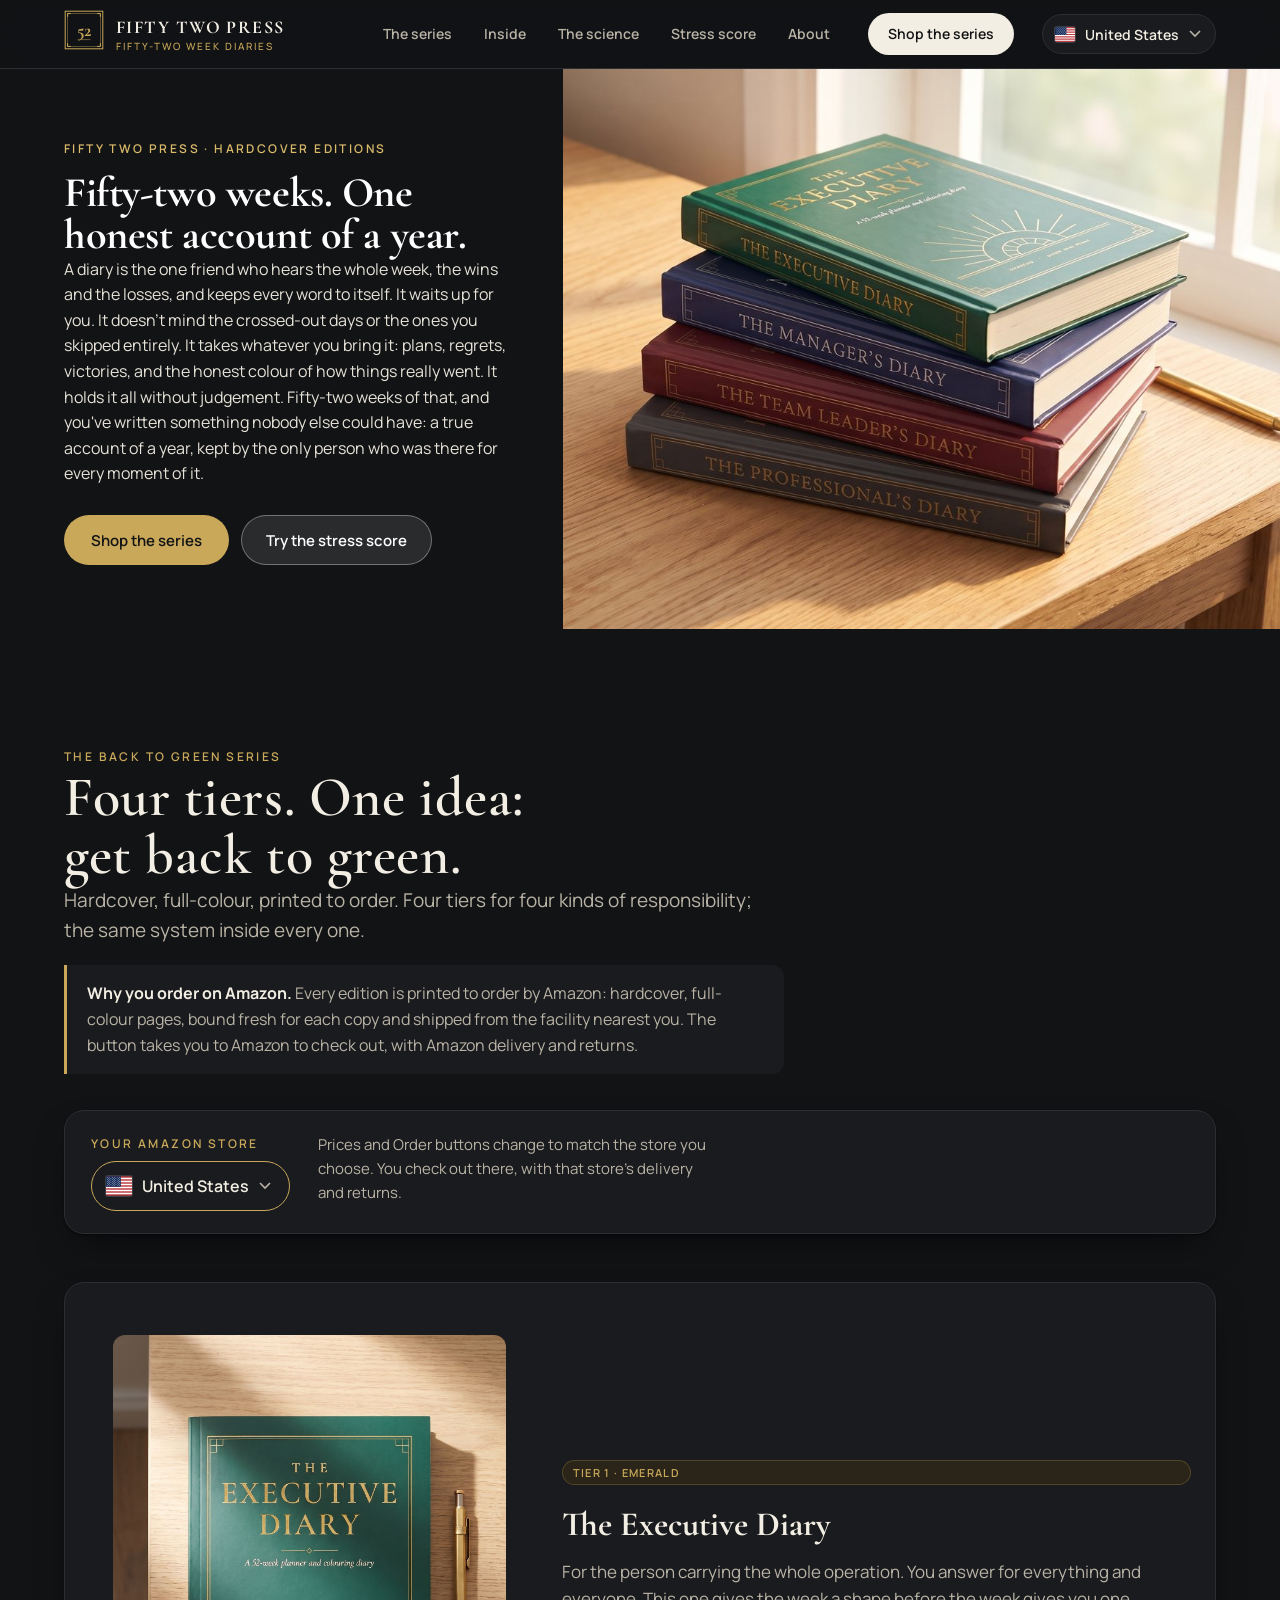
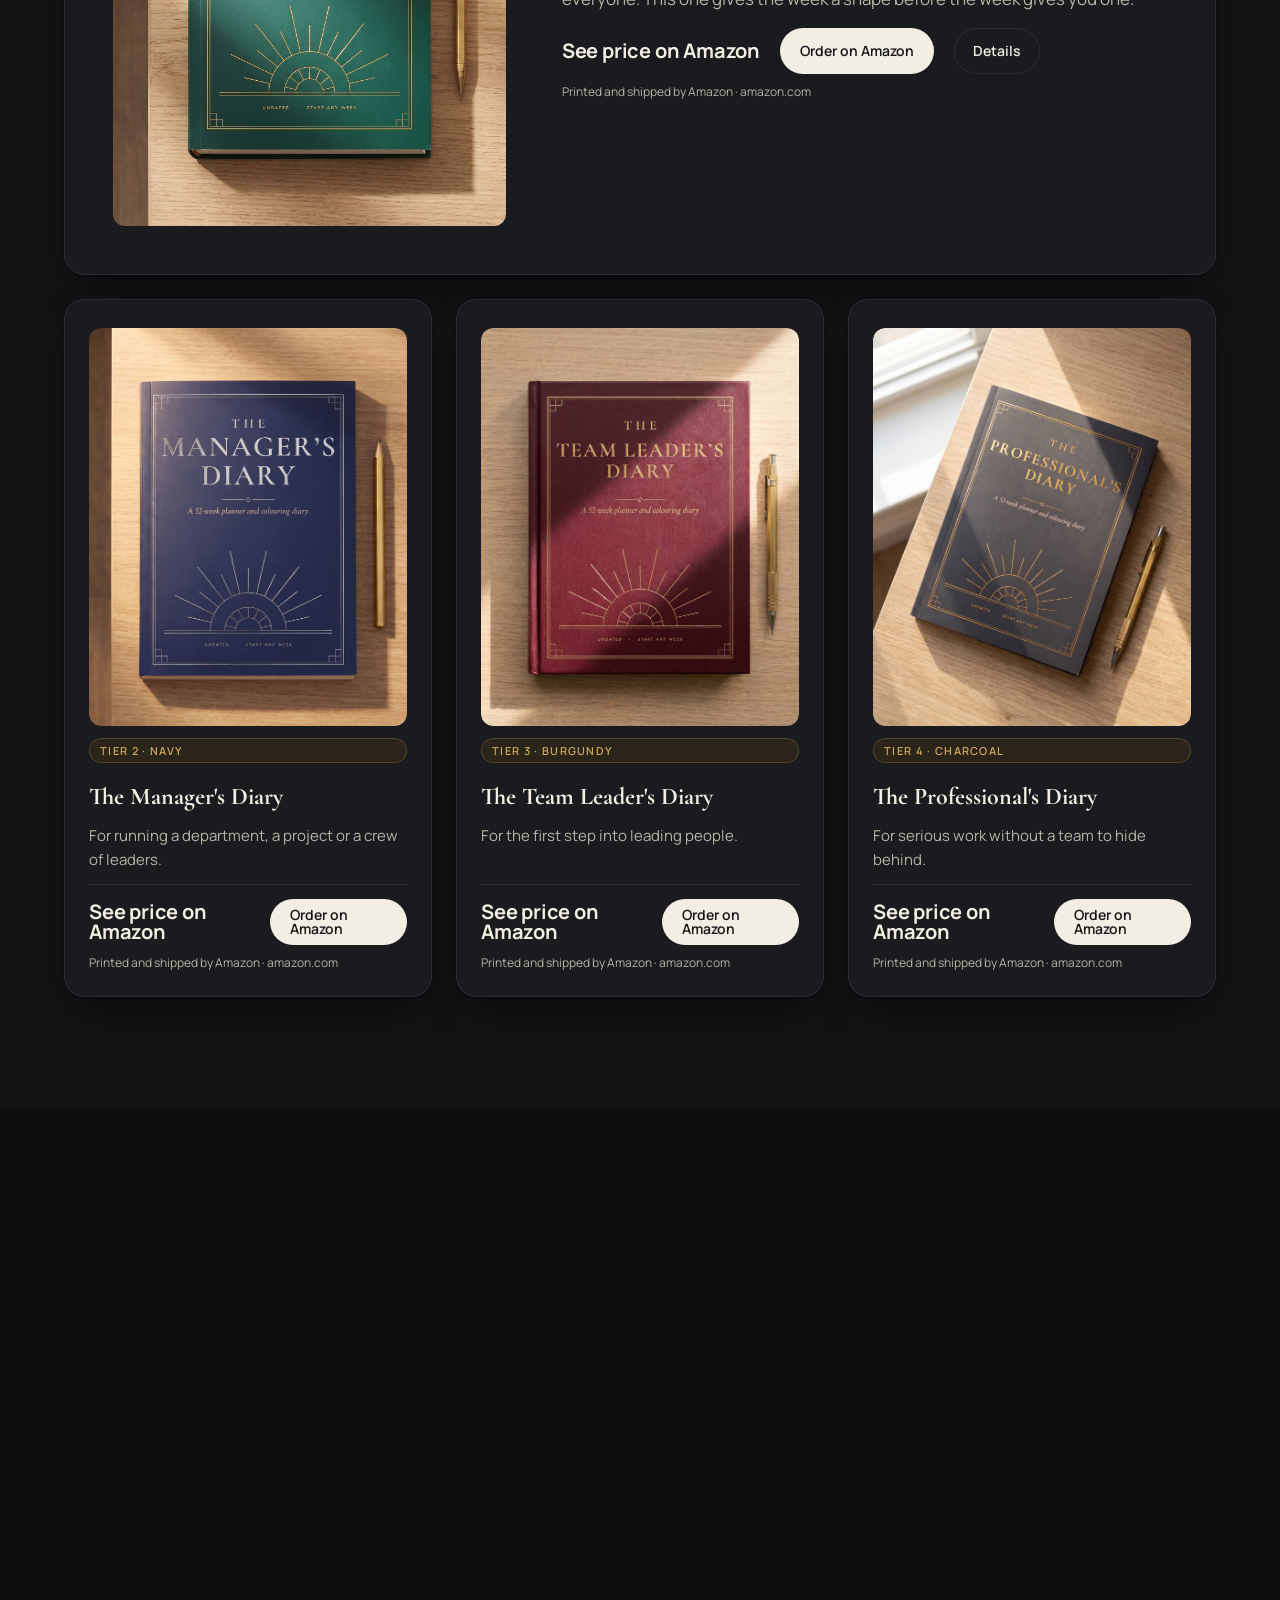
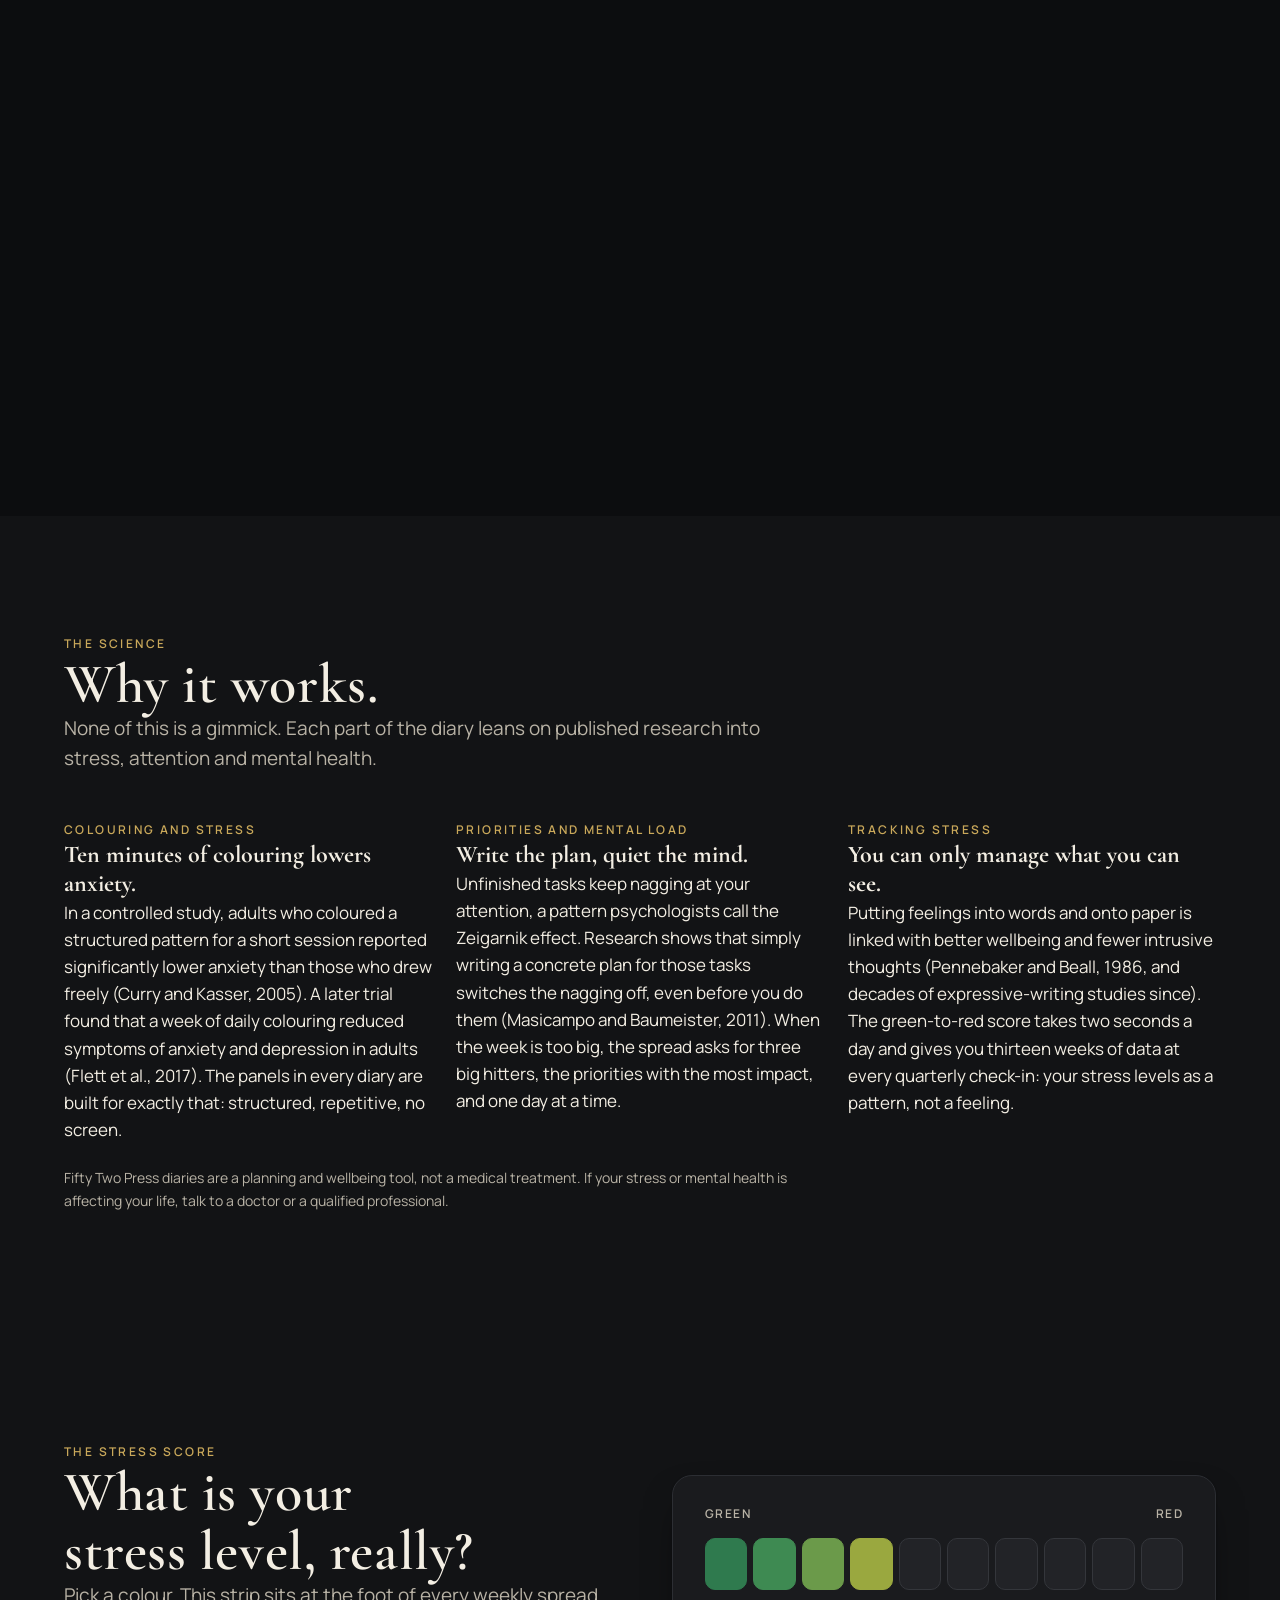
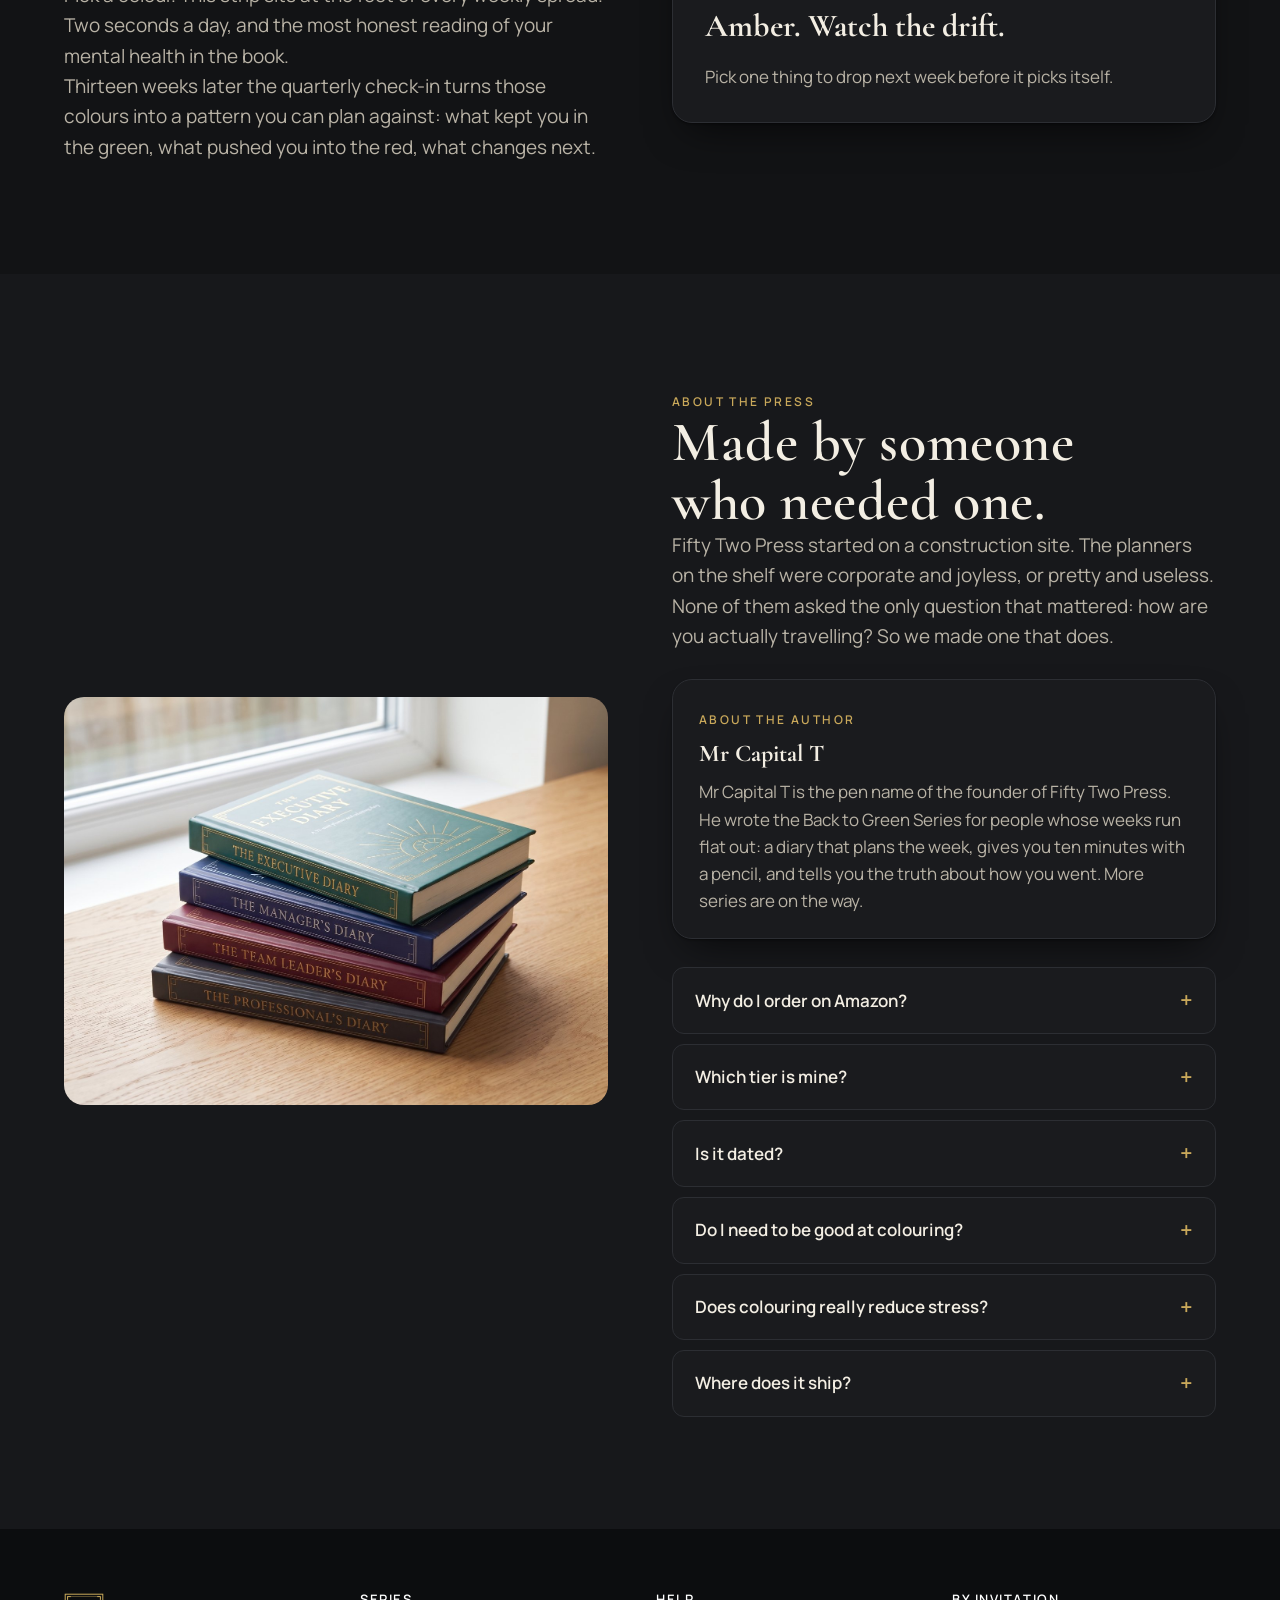
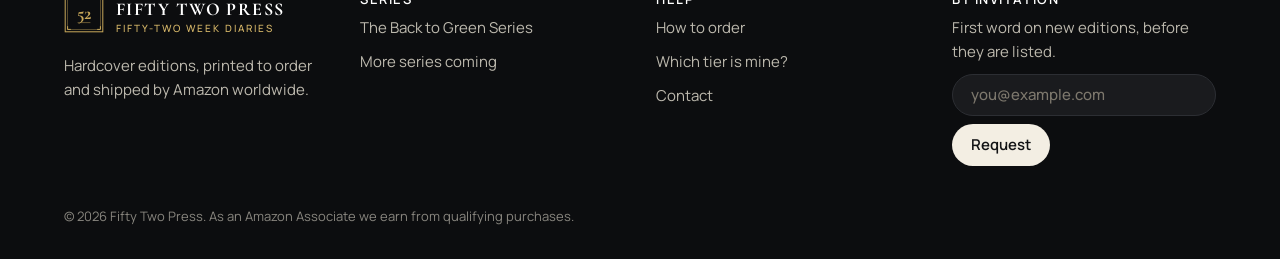
==== index.html @ 173fd958 "Hero headline: Fifty-two weeks. One honest account of a year." ====
<!doctype html>
<html lang="en-AU"><head><meta charset="utf-8"><meta name="viewport" content="width=device-width,initial-scale=1">
<title>Fifty Two Press | Fifty-two weeks. One honest account of a year.</title><meta name="description" content="Hardcover fifty-two week diaries with a colouring panel and a green-to-red stress score. The Back to Green Series, printed to order and shipped by Amazon worldwide."><link rel="canonical" href="https://fiftytwopress.com/">
<meta property="og:title" content="Fifty Two Press | Fifty-two weeks. One honest account of a year."><meta property="og:description" content="Hardcover fifty-two week diaries with a colouring panel and a green-to-red stress score. The Back to Green Series, printed to order and shipped by Amazon worldwide."><meta property="og:image" content="https://fiftytwopress.com/assets/brand/og.jpg"><meta property="og:url" content="https://fiftytwopress.com/"><meta property="og:type" content="website"><meta name="twitter:card" content="summary_large_image">
<link rel="icon" href="/assets/brand/favicon.png"><link rel="apple-touch-icon" href="/assets/brand/apple-touch-icon.png">
<link rel="preconnect" href="https://fonts.googleapis.com"><link rel="preconnect" href="https://fonts.gstatic.com" crossorigin>
<link href="https://fonts.googleapis.com/css2?family=Cormorant+Garamond:ital,wght@0,600;0,700;1,500&family=Manrope:wght@400;500;600;700&display=swap" rel="stylesheet">
<link rel="stylesheet" href="/assets/site.css"></head>
<body><div class="ftp"><header class="hdr"><div class="wrap">
<a href="/" aria-label="Fifty Two Press home"><span class="brand"><span style="color:var(--c-gold)"><svg width="40" height="40" viewBox="0 0 100 100" aria-hidden="true"><rect x="3" y="3" width="94" height="94" fill="none" stroke="currentColor" stroke-width="2.5"/><rect x="9" y="9" width="82" height="82" fill="none" stroke="currentColor" stroke-width="1"/><path d="M9 17V9h8M83 9h8v8M91 83v8h-8M17 91H9v-8" fill="none" stroke="currentColor" stroke-width="2.5"/><text x="50" y="64" text-anchor="middle" font-family="Cormorant Garamond, serif" font-weight="700" font-size="46" letter-spacing="-1" fill="currentColor">52</text><path d="M34 74h32" stroke="currentColor" stroke-width="1.2"/></svg></span><span style="display:flex;flex-direction:column"><span class="brand-name">Fifty Two Press</span><span class="brand-sub">Fifty-two week diaries</span></span></span></a>
<nav class="nav" aria-label="Main"><a href="/#series">The series</a><a href="/#inside">Inside</a><a href="/#science">The science</a><a href="/#score">Stress score</a><a href="/#about">About</a></nav>
<a href="/#series" class="cta-shop">Shop the series</a><div class="storepick"><span class="sp-label">Amazon store</span><button type="button" class="sp-btn" aria-haspopup="listbox" aria-expanded="false"><img class="sp-flag" src="/assets/flags/au.svg" alt="" width="20" height="15"><span class="sp-name">Australia</span><svg width="12" height="8" viewBox="0 0 12 8" aria-hidden="true"><path d="M1 1l5 5 5-5" fill="none" stroke="currentColor" stroke-width="1.6"/></svg></button><ul class="sp-list" role="listbox" aria-label="Choose your Amazon store" hidden><li role="option" data-code="AU" aria-selected="false"><img src="/assets/flags/au.svg" alt="" width="20" height="15"><span>Australia</span><small>amazon.com.au</small></li><li role="option" data-code="US" aria-selected="false"><img src="/assets/flags/us.svg" alt="" width="20" height="15"><span>United States</span><small>amazon.com</small></li><li role="option" data-code="GB" aria-selected="false"><img src="/assets/flags/gb.svg" alt="" width="20" height="15"><span>United Kingdom</span><small>amazon.co.uk</small></li><li role="option" data-code="CA" aria-selected="false"><img src="/assets/flags/ca.svg" alt="" width="20" height="15"><span>Canada</span><small>amazon.ca</small></li><li role="option" data-code="DE" aria-selected="false"><img src="/assets/flags/de.svg" alt="" width="20" height="15"><span>Germany</span><small>amazon.de</small></li><li role="option" data-code="FR" aria-selected="false"><img src="/assets/flags/fr.svg" alt="" width="20" height="15"><span>France</span><small>amazon.fr</small></li><li role="option" data-code="IT" aria-selected="false"><img src="/assets/flags/it.svg" alt="" width="20" height="15"><span>Italy</span><small>amazon.it</small></li><li role="option" data-code="ES" aria-selected="false"><img src="/assets/flags/es.svg" alt="" width="20" height="15"><span>Spain</span><small>amazon.es</small></li><li role="option" data-code="NL" aria-selected="false"><img src="/assets/flags/nl.svg" alt="" width="20" height="15"><span>Netherlands</span><small>amazon.nl</small></li><li role="option" data-code="JP" aria-selected="false"><img src="/assets/flags/jp.svg" alt="" width="20" height="15"><span>Japan</span><small>amazon.co.jp</small></li></ul></div>
</div></header><main>
<section class="hero" aria-labelledby="hero-h"><img src="/assets/photos/hero.jpg" alt="" fetchpriority="high"><div class="wrap"><div class="hero-panel">
<span class="eyebrow">Fifty Two Press &middot; Hardcover editions</span><h1 id="hero-h" class="h1">Fifty-two weeks. One honest account of a year.</h1>
<p class="lede hero-copy">A diary is the one friend who hears the whole week, the wins and the losses, and keeps every word to itself. It waits up for you. It doesn't mind the crossed-out days or the ones you skipped entirely. It takes whatever you bring it: plans, regrets, victories, and the honest colour of how things really went. It holds it all without judgement. Fifty-two weeks of that, and you've written something nobody else could have: a true account of a year, kept by the only person who was there for every moment of it.</p>
<div class="hero-ctas"><a href="#series" class="cta-series">Shop the series</a><a href="#score" class="cta-score">Try the stress score</a></div></div></div></section>

<section id="series" class="sec" aria-labelledby="series-h"><div class="wrap">
<div class="rv" style="max-width:720px"><span class="eyebrow">The Back to Green Series</span><h2 id="series-h" class="h2">Four tiers. One idea: get back to green.</h2>
<p class="lede">Hardcover, full-colour, printed to order. Four tiers for four kinds of responsibility; the same system inside every one.</p>
<div class="why-amazon"><strong>Why you order on Amazon.</strong> Every edition is printed to order by Amazon: hardcover, full-colour pages, bound fresh for each copy and shipped from the facility nearest you. The button takes you to Amazon to check out, with Amazon delivery and returns.</div></div>
              <div class="store-bar rv"><div class="storepick big"><span class="eyebrow">Your Amazon store</span><button type="button" class="sp-btn" aria-haspopup="listbox" aria-expanded="false"><img class="sp-flag" src="/assets/flags/au.svg" alt="" width="20" height="15"><span class="sp-name">Australia</span><svg width="12" height="8" viewBox="0 0 12 8" aria-hidden="true"><path d="M1 1l5 5 5-5" fill="none" stroke="currentColor" stroke-width="1.6"/></svg></button><ul class="sp-list" role="listbox" aria-label="Choose your Amazon store" hidden><li role="option" data-code="AU" aria-selected="false"><img src="/assets/flags/au.svg" alt="" width="20" height="15"><span>Australia</span><small>amazon.com.au</small></li><li role="option" data-code="US" aria-selected="false"><img src="/assets/flags/us.svg" alt="" width="20" height="15"><span>United States</span><small>amazon.com</small></li><li role="option" data-code="GB" aria-selected="false"><img src="/assets/flags/gb.svg" alt="" width="20" height="15"><span>United Kingdom</span><small>amazon.co.uk</small></li><li role="option" data-code="CA" aria-selected="false"><img src="/assets/flags/ca.svg" alt="" width="20" height="15"><span>Canada</span><small>amazon.ca</small></li><li role="option" data-code="DE" aria-selected="false"><img src="/assets/flags/de.svg" alt="" width="20" height="15"><span>Germany</span><small>amazon.de</small></li><li role="option" data-code="FR" aria-selected="false"><img src="/assets/flags/fr.svg" alt="" width="20" height="15"><span>France</span><small>amazon.fr</small></li><li role="option" data-code="IT" aria-selected="false"><img src="/assets/flags/it.svg" alt="" width="20" height="15"><span>Italy</span><small>amazon.it</small></li><li role="option" data-code="ES" aria-selected="false"><img src="/assets/flags/es.svg" alt="" width="20" height="15"><span>Spain</span><small>amazon.es</small></li><li role="option" data-code="NL" aria-selected="false"><img src="/assets/flags/nl.svg" alt="" width="20" height="15"><span>Netherlands</span><small>amazon.nl</small></li><li role="option" data-code="JP" aria-selected="false"><img src="/assets/flags/jp.svg" alt="" width="20" height="15"><span>Japan</span><small>amazon.co.jp</small></li></ul></div><p class="muted">Prices and Order buttons change to match the store you choose. You check out there, with that store's delivery and returns.</p></div>
<div class="grid g3" style="margin-top:48px"><article class="tier feature rv"><a href="/diaries/executive/" aria-label="The Executive Diary, see details" class="photo-link"><img class="cardphoto" src="/assets/photos/flat-executive.jpg" alt="The Executive Diary, emerald hardcover on a desk in window light" loading="lazy"></a>
<div class="body"><span class="badge">Tier 1 &middot; Emerald</span><h3 class="h3" style="font-size:34px">The Executive Diary</h3><p class="muted">For the person carrying the whole operation. You answer for everything and everyone. This one gives the week a shape before the week gives you one.</p>
<div class="row" style="border-top:0;padding-top:4px;justify-content:flex-start;gap:20px"><span class="price" data-price="executive">See price on Amazon</span><a href="https://www.amazon.com.au/dp/B0HNHPQP2W?tag=fiftytwopress-22" class="cta-amazon buy" data-asin="B0HNHPQP2W" rel="sponsored noopener" target="_blank">Order on Amazon</a><a href="/diaries/executive/" class="cta-read">Details</a></div><span class="ship">Printed and shipped by Amazon &middot; <span data-storename>amazon.com.au</span></span></div></article><article class="tier rv"><a href="/diaries/manager/" aria-label="The Manager&#x27;s Diary, see details" class="photo-link"><img class="cardphoto" src="/assets/photos/flat-manager.jpg" alt="The Manager&#x27;s Diary, navy hardcover on a desk in window light" loading="lazy"></a>
<span class="badge">Tier 2 &middot; Navy</span><h3 class="h3">The Manager&#x27;s Diary</h3><p class="who">For running a department, a project or a crew of leaders.</p>
<div class="row"><span class="price" data-price="manager">See price on Amazon</span><a href="https://www.amazon.com.au/dp/B0HNFW9PZN?tag=fiftytwopress-22" class="cta-amazon buy" data-asin="B0HNFW9PZN" rel="sponsored noopener" target="_blank">Order on Amazon</a></div><span class="ship">Printed and shipped by Amazon &middot; <span data-storename>amazon.com.au</span></span></article><article class="tier rv"><a href="/diaries/team-leader/" aria-label="The Team Leader&#x27;s Diary, see details" class="photo-link"><img class="cardphoto" src="/assets/photos/flat-team-leader.jpg" alt="The Team Leader&#x27;s Diary, burgundy hardcover on a desk in window light" loading="lazy"></a>
<span class="badge">Tier 3 &middot; Burgundy</span><h3 class="h3">The Team Leader&#x27;s Diary</h3><p class="who">For the first step into leading people.</p>
<div class="row"><span class="price" data-price="team-leader">See price on Amazon</span><a href="https://www.amazon.com.au/dp/B0HNHRTV7S?tag=fiftytwopress-22" class="cta-amazon buy" data-asin="B0HNHRTV7S" rel="sponsored noopener" target="_blank">Order on Amazon</a></div><span class="ship">Printed and shipped by Amazon &middot; <span data-storename>amazon.com.au</span></span></article><article class="tier rv"><a href="/diaries/professional/" aria-label="The Professional&#x27;s Diary, see details" class="photo-link"><img class="cardphoto" src="/assets/photos/flat-professional.jpg" alt="The Professional&#x27;s Diary, charcoal hardcover on a desk in window light" loading="lazy"></a>
<span class="badge">Tier 4 &middot; Charcoal</span><h3 class="h3">The Professional&#x27;s Diary</h3><p class="who">For serious work without a team to hide behind.</p>
<div class="row"><span class="price" data-price="professional">See price on Amazon</span><a href="https://www.amazon.com.au/dp/B0HNHY7XWJ?tag=fiftytwopress-22" class="cta-amazon buy" data-asin="B0HNHY7XWJ" rel="sponsored noopener" target="_blank">Order on Amazon</a></div><span class="ship">Printed and shipped by Amazon &middot; <span data-storename>amazon.com.au</span></span></article></div></div></section>

<section id="inside" class="sec dark" aria-labelledby="inside-h"><div class="wrap">
<div class="rv" style="max-width:720px"><span class="eyebrow">Inside every diary</span><h2 id="inside-h" class="h2">Plan it. Colour it. Score it.</h2><p class="lede">A weekly system for a clear head: the few priorities that matter most, ten minutes of colouring to bring your stress level down, and an honest score so you can see your mental load before it tips. 124 pages. 52 undated weeks. Four quarterly check-ins.</p></div>
<div class="bento rv" style="margin-top:40px">
<figure class="wide"><img src="/assets/photos/spread.jpg" alt="Weekly planning spread with seven days, three priorities and a stress score strip" loading="lazy"><figcaption>1 &middot; Plan: three big-hitter priorities, one day at a time</figcaption></figure>
<figure class="tall"><img src="/assets/photos/flat-executive.jpg" alt="The Executive Diary on a desk with a pencil" loading="lazy"><figcaption>Desk size, lies flat</figcaption></figure>
<figure><img src="/assets/photos/panel.jpg" alt="Art deco colouring panel partly coloured in green pencil" loading="lazy"><figcaption>2 &middot; Colour: ten minutes that lower the stress dial</figcaption></figure>
<figure><img src="/assets/photos/quarter.jpg" alt="Quarterly review page with thirteen weeks of green to red scores" loading="lazy"><figcaption>3 &middot; Score: track your stress level, green to red</figcaption></figure>
</div></div></section>


<section id="science" class="sec" aria-labelledby="sci-h"><div class="wrap">
<div class="rv" style="max-width:760px"><span class="eyebrow">The science</span><h2 id="sci-h" class="h2">Why it works.</h2>
<p class="lede">None of this is a gimmick. Each part of the diary leans on published research into stress, attention and mental health.</p></div>
<div class="grid g3" style="margin-top:40px">
<div class="card rv"><span class="eyebrow">Colouring and stress</span><h3 class="h3">Ten minutes of colouring lowers anxiety.</h3><p>In a controlled study, adults who coloured a structured pattern for a short session reported significantly lower anxiety than those who drew freely (Curry and Kasser, 2005). A later trial found that a week of daily colouring reduced symptoms of anxiety and depression in adults (Flett et al., 2017). The panels in every diary are built for exactly that: structured, repetitive, no screen.</p></div>
<div class="card rv"><span class="eyebrow">Priorities and mental load</span><h3 class="h3">Write the plan, quiet the mind.</h3><p>Unfinished tasks keep nagging at your attention, a pattern psychologists call the Zeigarnik effect. Research shows that simply writing a concrete plan for those tasks switches the nagging off, even before you do them (Masicampo and Baumeister, 2011). When the week is too big, the spread asks for three big hitters, the priorities with the most impact, and one day at a time.</p></div>
<div class="card rv"><span class="eyebrow">Tracking stress</span><h3 class="h3">You can only manage what you can see.</h3><p>Putting feelings into words and onto paper is linked with better wellbeing and fewer intrusive thoughts (Pennebaker and Beall, 1986, and decades of expressive-writing studies since). The green-to-red score takes two seconds a day and gives you thirteen weeks of data at every quarterly check-in: your stress levels as a pattern, not a feeling.</p></div>
</div>
<p class="muted rv" style="margin-top:24px;font-size:14px;max-width:760px">Fifty Two Press diaries are a planning and wellbeing tool, not a medical treatment. If your stress or mental health is affecting your life, talk to a doctor or a qualified professional.</p>
</div></section>

<section id="score" class="sec" aria-labelledby="score-h"><div class="wrap split">
<div class="rv"><span class="eyebrow">The stress score</span><h2 id="score-h" class="h2">What is your stress level, really?</h2>
<p class="lede">Pick a colour. This strip sits at the foot of every weekly spread. Two seconds a day, and the most honest reading of your mental health in the book.</p>
<p class="lede">Thirteen weeks later the quarterly check-in turns those colours into a pattern you can plan against: what kept you in the green, what pushed you into the red, what changes next.</p></div>
<div class="rv"><div class="score-box" data-score><div class="score-head"><span>Green</span><span>Red</span></div>
<div role="group" aria-label="Stress score, 1 to 10" class="score-grid"><button type="button" aria-label="Score 1 of 10" data-c="#2F7A4E" aria-pressed="false"></button><button type="button" aria-label="Score 2 of 10" data-c="#3E8A52" aria-pressed="false"></button><button type="button" aria-label="Score 3 of 10" data-c="#6B9A4A" aria-pressed="false"></button><button type="button" aria-label="Score 4 of 10" data-c="#9AA83F" aria-pressed="true"></button><button type="button" aria-label="Score 5 of 10" data-c="#C2A935" aria-pressed="false"></button><button type="button" aria-label="Score 6 of 10" data-c="#D29A2E" aria-pressed="false"></button><button type="button" aria-label="Score 7 of 10" data-c="#D4802C" aria-pressed="false"></button><button type="button" aria-label="Score 8 of 10" data-c="#CF632C" aria-pressed="false"></button><button type="button" aria-label="Score 9 of 10" data-c="#C3442C" aria-pressed="false"></button><button type="button" aria-label="Score 10 of 10" data-c="#AE2A2A" aria-pressed="false"></button></div>
<div aria-live="polite" class="verdict" data-verdict>Amber. Watch the drift.</div><p class="muted" data-advice>Pick one thing to drop next week before it picks itself.</p></div></div></div></section>

<section id="about" class="sec" aria-labelledby="about-h" style="background:var(--c-soft)"><div class="wrap split">
<figure class="photo rv"><img src="/assets/photos/stack.jpg" alt="The four Back to Green diaries stacked on a desk" loading="lazy"></figure>
<div class="rv"><span class="eyebrow">About the press</span><h2 id="about-h" class="h2">Made by someone who needed one.</h2>
<p class="lede">Fifty Two Press started on a construction site. The planners on the shelf were corporate and joyless, or pretty and useless. None of them asked the only question that mattered: how are you actually travelling? So we made one that does.</p>
<div class="author"><span class="eyebrow">About the author</span><h3 class="h3">Mr Capital T</h3><p>Mr Capital T is the pen name of the founder of Fifty Two Press. He wrote the Back to Green Series for people whose weeks run flat out: a diary that plans the week, gives you ten minutes with a pencil, and tells you the truth about how you went. More series are on the way.</p></div>
<div class="faq" id="faq" style="margin:28px 0 0"><details><summary>Why do I order on Amazon?</summary><p>Every edition is printed to order by Amazon: hardcover, full-colour pages, bound fresh for each copy and shipped from the facility nearest you. The button takes you to Amazon to check out, with Amazon delivery and returns. We earn a small commission on top of our royalty, at no cost to you.</p></details><details><summary>Which tier is mine?</summary><p>The book inside is the same in all four. Pick by the job. Executive: you carry the whole operation. Manager: you run a department or project. Team Leader: your first step into leading people. Professional: serious work, no team to hide behind.</p></details><details><summary>Is it dated?</summary><p>No. All 52 weeks are undated, so you can start any Monday and skip nothing if you take a week off.</p></details><details><summary>Do I need to be good at colouring?</summary><p>No. The panels are simple line work. Ten minutes with any pen is the point, not the result. The research on colouring and anxiety used ordinary pencils and structured patterns, which is what these are.</p></details><details><summary>Does colouring really reduce stress?</summary><p>Studies with adults have found that short sessions of structured colouring lower reported anxiety, and that a week of daily colouring reduced anxiety and depressive symptoms. It is not a treatment, but it is a reliable way to bring the dial down at the end of a hard day.</p></details><details><summary>Where does it ship?</summary><p>Australia, the United States, Canada, the United Kingdom, Europe and Japan. Pick your Amazon store at the top of the page and every Order button goes to that store. Australian orders of the hardcover are shipped from Amazon&#x27;s European print facility, so allow around two weeks.</p></details></div></div></div></section></main><footer class="footer"><div class="wrap grid g4" style="padding-top:64px;padding-bottom:40px;gap:32px">
<div style="display:flex;flex-direction:column;gap:14px"><span class="brand" style="color:#fff"><span style="color:var(--c-gold)"><svg width="40" height="40" viewBox="0 0 100 100" aria-hidden="true"><rect x="3" y="3" width="94" height="94" fill="none" stroke="currentColor" stroke-width="2.5"/><rect x="9" y="9" width="82" height="82" fill="none" stroke="currentColor" stroke-width="1"/><path d="M9 17V9h8M83 9h8v8M91 83v8h-8M17 91H9v-8" fill="none" stroke="currentColor" stroke-width="2.5"/><text x="50" y="64" text-anchor="middle" font-family="Cormorant Garamond, serif" font-weight="700" font-size="46" letter-spacing="-1" fill="currentColor">52</text><path d="M34 74h32" stroke="currentColor" stroke-width="1.2"/></svg></span><span style="display:flex;flex-direction:column"><span class="brand-name">Fifty Two Press</span><span class="brand-sub">Fifty-two week diaries</span></span></span><span>Hardcover editions, printed to order and shipped by Amazon worldwide.</span></div>
<div style="display:flex;flex-direction:column;gap:10px"><strong>Series</strong><a href="/#series">The Back to Green Series</a><span>More series coming</span></div>
<div style="display:flex;flex-direction:column;gap:10px"><strong>Help</strong><a href="/#faq">How to order</a><a href="/#faq">Which tier is mine?</a><a href="mailto:hello@fiftytwopress.com">Contact</a></div>
<div style="display:flex;flex-direction:column;gap:10px"><strong>By invitation</strong><span>First word on new editions, before they are listed.</span>
<form action="mailto:hello@fiftytwopress.com" method="get" style="display:flex;gap:8px;flex-wrap:wrap"><label for="news-email" class="sr-only">Email address</label><input id="news-email" name="subject" type="email" class="input" placeholder="you@example.com" required style="flex:1 1 160px;min-height:42px"><button type="submit" class="cta-notify" style="min-height:42px;padding:0 18px">Request</button></form></div>
</div><div class="wrap" style="padding-bottom:32px;font-size:13px;opacity:.7">&copy; 2026 Fifty Two Press. As an Amazon Associate we earn from qualifying purchases.</div></footer></div><script id="store-config" type="application/json">{"stores":[{"code":"AU","label":"Australia","domain":"amazon.com.au","tag":"fiftytwopress-22","cur":"AUD"},{"code":"US","label":"United States","domain":"amazon.com","tag":"fiftytwopress-20","cur":"USD"},{"code":"GB","label":"United Kingdom","domain":"amazon.co.uk","tag":"","cur":"GBP"},{"code":"CA","label":"Canada","domain":"amazon.ca","tag":"","cur":"CAD"},{"code":"DE","label":"Germany","domain":"amazon.de","tag":"","cur":"EUR"},{"code":"FR","label":"France","domain":"amazon.fr","tag":"","cur":"EUR"},{"code":"IT","label":"Italy","domain":"amazon.it","tag":"","cur":"EUR"},{"code":"ES","label":"Spain","domain":"amazon.es","tag":"","cur":"EUR"},{"code":"NL","label":"Netherlands","domain":"amazon.nl","tag":"","cur":"EUR"},{"code":"JP","label":"Japan","domain":"amazon.co.jp","tag":"","cur":"JPY"}],"prices":{}}</script><script src="/assets/site.js" defer></script></body></html>
---- assets/site.css ----
:root{--c-bg:#FBFAF7;--c-surface:#FFFFFF;--c-soft:#F1EEE6;--c-ground:#1B1C1F;--c-ground2:#26272B;--c-text:#1B1C1F;--c-text2:#5B5D63;--c-line:#E3DFD4;--c-gold:#A6833A;--c-gold-soft:#F3EBD9;--c-green:#2F7A4E;--c-paper:#F6F1E6;--f-display:'Cormorant Garamond',Georgia,serif;--f-ui:'Manrope',system-ui,sans-serif;--r:20px;--r-sm:12px;--sh:0 1px 2px rgba(27,28,31,.06),0 12px 32px -12px rgba(27,28,31,.18)}
*{box-sizing:border-box}
html{scroll-behavior:smooth}
body{margin:0;background:var(--c-bg)}
.ftp{background:var(--c-bg);color:var(--c-text);font-family:var(--f-ui);font-size:17px;line-height:1.6;-webkit-font-smoothing:antialiased}
.ftp a{color:inherit;text-decoration:none}
.ftp p{margin:0}
.ftp :focus-visible{outline:2px solid var(--c-gold);outline-offset:3px;border-radius:4px}
.ftp img{display:block;max-width:100%}
.ftp h1,.ftp h2,.ftp h3{margin:0}
.wrap{max-width:1200px;margin:0 auto;padding:0 24px}
.sec{padding:96px 0}
.eyebrow{display:inline-block;font:600 12px/1.3 var(--f-ui);letter-spacing:.14em;text-transform:uppercase;color:var(--c-gold)}
.h1{font:700 clamp(40px,6vw,76px)/1 var(--f-display);letter-spacing:-.01em}
.h2{margin:12px 0 0;font:600 clamp(34px,4.4vw,56px)/1.04 var(--f-display);letter-spacing:-.005em;text-wrap:balance}
.h3{font:700 24px/1.2 var(--f-display)}
.lede{margin-top:16px;font-size:19px;line-height:1.6;color:var(--c-text2);max-width:58ch}
.muted{color:var(--c-text2)}
.center{text-align:center}
.grid{display:grid;gap:24px}.g4{grid-template-columns:repeat(4,minmax(0,1fr))}.g3{grid-template-columns:repeat(3,minmax(0,1fr))}.g2{grid-template-columns:repeat(2,minmax(0,1fr))}
.split{display:grid;grid-template-columns:1fr 1fr;gap:64px;align-items:center}
.dark{background:var(--c-ground);color:var(--c-paper)}.dark .lede,.dark .muted{color:#BDB9AE}
/* header */
.hdr{position:sticky;top:0;z-index:20;background:rgba(251,250,247,.86);backdrop-filter:saturate(1.4) blur(14px);-webkit-backdrop-filter:saturate(1.4) blur(14px);border-bottom:1px solid var(--c-line)}
.hdr .wrap{min-height:68px;display:flex;align-items:center;gap:24px}
.brand{display:flex;align-items:center;gap:12px;flex:none;color:var(--c-ground)}
.brand-name{font:700 18px/1 var(--f-display);letter-spacing:.08em;text-transform:uppercase}
.brand-sub{font:500 10px/1 var(--f-ui);letter-spacing:.2em;text-transform:uppercase;color:var(--c-gold);margin-top:5px}
.nav{display:flex;gap:4px;margin-left:auto}.nav a{font:600 14px/1 var(--f-ui);padding:10px 14px;border-radius:999px;color:var(--c-text2)}.nav a:hover{background:var(--c-soft);color:var(--c-text)}
.ftp .cta-shop{display:inline-flex;align-items:center;min-height:42px;padding:0 20px;background:var(--c-ground);color:#fff;font:600 14px/1 var(--f-ui);border-radius:999px;transition:transform .15s,background .15s}.ftp .cta-shop:hover{background:var(--c-ground2);transform:translateY(-1px)}
/* buttons */
.cta-series,.cta-amazon-big,.cta-notify{display:inline-flex;align-items:center;justify-content:center;gap:8px;min-height:50px;padding:0 26px;border-radius:999px;font:600 15px/1 var(--f-ui);border:1.5px solid transparent;transition:transform .15s,background .15s;cursor:pointer}
.ftp .cta-series{background:var(--c-gold);color:#fff}.ftp .cta-series:hover{transform:translateY(-1px);background:#8F6F2E}
.ftp .cta-score{display:inline-flex;align-items:center;min-height:50px;padding:0 24px;border-radius:999px;font:600 15px/1 var(--f-ui);background:rgba(255,255,255,.1);color:#fff;border:1.5px solid rgba(255,255,255,.35);backdrop-filter:blur(6px)}.ftp .cta-score:hover{background:rgba(255,255,255,.18)}
.ftp .cta-amazon{display:inline-flex;align-items:center;justify-content:center;gap:8px;min-height:46px;padding:0 20px;border-radius:999px;background:var(--c-ground);color:#fff;font:600 14px/1 var(--f-ui)}.ftp .cta-amazon:hover{background:var(--c-ground2)}
.ftp .cta-amazon-big{background:var(--c-ground);color:#fff;min-height:56px;padding:0 34px;font-size:16px;flex:1 1 240px}.ftp .cta-amazon-big:hover{background:var(--c-ground2);transform:translateY(-1px)}
.ftp .cta-notify{background:var(--c-ground);color:#fff;min-height:48px}.ftp .cta-notify:hover{background:var(--c-gold)}
.cta-read{display:inline-flex;align-items:center;gap:6px;min-height:46px;padding:0 18px;border-radius:999px;border:1.5px solid var(--c-line);font:600 14px/1 var(--f-ui);color:var(--c-text);background:var(--c-surface)}.cta-read:hover{border-color:var(--c-ground)}
/* hero */
.hero{position:relative;min-height:min(88vh,820px);display:flex;align-items:center;background:var(--c-ground);overflow:hidden}
.hero>img{position:absolute;inset:0;width:100%;height:100%;object-fit:cover;object-position:70% center}
.hero .wrap{position:relative;width:100%}
.hero-panel{max-width:620px;background:rgba(20,21,24,.72);backdrop-filter:blur(16px);-webkit-backdrop-filter:blur(16px);border:1px solid rgba(255,255,255,.12);border-radius:24px;padding:40px 44px;color:#fff}
.hero-panel .eyebrow{color:#D9B96A}
.hero-panel .h1{color:#fff;font-size:clamp(38px,5vw,64px);margin-top:12px}
.hero-panel .lede{color:#E6E2D8;font-size:18px}
.hero-ctas{display:flex;gap:12px;flex-wrap:wrap;margin-top:28px}
.why-amazon{margin-top:20px;padding:16px 20px;border-left:3px solid var(--c-gold);background:var(--c-soft);border-radius:0 var(--r-sm) var(--r-sm) 0;font-size:16px;color:var(--c-text2);max-width:720px}.why-amazon strong{color:var(--c-text)}
/* matte book */
.book{position:relative;width:100%;max-width:260px;margin:0 auto;aspect-ratio:3/4;perspective:1400px}
.book .bk{position:absolute;inset:0;transform-style:preserve-3d;transform:rotateY(-18deg) rotateX(2deg);transition:transform .5s cubic-bezier(.2,.7,.2,1)}
.book .bk>*{position:absolute;backface-visibility:hidden}
.book img{inset:0;width:100%;height:100%;object-fit:cover;border-radius:2px 6px 6px 2px;transform:translateZ(calc(var(--d,22px)/2));box-shadow:inset 6px 0 10px -8px rgba(0,0,0,.45)}
.book .spine{top:0;bottom:0;left:0;width:var(--d,22px);transform:rotateY(-90deg) translateZ(calc(var(--d,22px)/2));background:var(--cover);filter:brightness(.8);border-radius:3px 0 0 3px;display:flex;align-items:center;justify-content:center}
.book .spine span{writing-mode:vertical-rl;font:600 calc(var(--d,22px)*.36)/1 var(--f-ui);letter-spacing:.2em;text-transform:uppercase;color:rgba(255,255,255,.75);white-space:nowrap}
.book .edge{top:1%;bottom:1%;right:0;width:var(--d,22px);transform:rotateY(90deg) translateZ(calc(var(--d,22px)/2));background:repeating-linear-gradient(to right,#F2EBDB 0 1px,#DCD3BF 1px 2px)}
.book .top{left:1%;right:1%;top:0;height:var(--d,22px);transform:rotateX(90deg) translateZ(calc(var(--d,22px)/2));background:repeating-linear-gradient(to bottom,#F2EBDB 0 1px,#DCD3BF 1px 2px)}
.book .bottom{left:1%;right:1%;bottom:0;height:var(--d,22px);transform:rotateX(-90deg) translateZ(calc(var(--d,22px)/2));background:#E2DAC6}
.book .back{inset:0;transform:rotateY(180deg) translateZ(calc(var(--d,22px)/2));background:var(--cover);border-radius:6px 2px 2px 6px}
.book .sh{position:absolute;left:6%;right:0;bottom:-10px;height:14px;border-radius:50%;background:rgba(27,28,31,.28);filter:blur(10px);transform:rotateX(70deg)}
.tier:hover .book .bk,.tier:focus-within .book .bk,.book:hover .bk{transform:rotateY(-28deg) rotateX(2deg) translateY(-6px)}
/* tier cards */
.tier{display:flex;flex-direction:column;gap:12px;background:var(--c-surface);border:1px solid var(--c-line);border-radius:var(--r);padding:28px 24px 24px;box-shadow:var(--sh);transition:transform .2s,box-shadow .2s}
.tier:hover{transform:translateY(-4px);box-shadow:0 2px 4px rgba(27,28,31,.06),0 24px 48px -16px rgba(27,28,31,.28)}
.tier>a:first-child{display:block;padding:12px 12px 20px;border-radius:var(--r-sm);background:var(--c-soft)}
.tier .h3{margin-top:8px}.tier .who{color:var(--c-text2);font-size:15px;min-height:46px}
.tier .ship{font-size:12px;color:var(--c-text2);margin-top:-4px}
.tier .row{display:flex;align-items:center;justify-content:space-between;gap:12px;margin-top:auto;padding-top:14px;border-top:1px solid var(--c-line)}
.price{font:700 20px/1 var(--f-ui);letter-spacing:-.01em}.price small{font-size:12px;font-weight:600;color:var(--c-text2);margin-left:4px}
.tier.feature{grid-column:1/-1;flex-direction:row;align-items:center;gap:32px}
.tier.feature>a:first-child{flex:0 0 34%;padding:24px}
.tier.feature .body{display:flex;flex-direction:column;gap:12px;flex:1}
.badge{display:inline-block;font:600 11px/1 var(--f-ui);letter-spacing:.12em;text-transform:uppercase;padding:6px 10px;border-radius:999px;background:var(--c-gold-soft);color:var(--c-gold)}
/* bento photos */
.bento{display:grid;grid-template-columns:repeat(3,1fr);grid-auto-rows:260px;gap:16px}
.bento figure{margin:0;position:relative;border-radius:var(--r);overflow:hidden;background:var(--c-soft)}
.bento img{width:100%;height:100%;object-fit:cover}
.bento figcaption{position:absolute;left:14px;bottom:14px;padding:8px 12px;border-radius:999px;background:rgba(27,28,31,.78);color:#fff;font:600 13px/1 var(--f-ui);backdrop-filter:blur(6px)}
.bento .tall{grid-row:span 2}.bento .wide{grid-column:span 2}
.photo{margin:0;border-radius:var(--r);overflow:hidden;background:var(--c-soft);aspect-ratio:4/3}.photo img{width:100%;height:100%;object-fit:cover}
/* stress score */
.score-box{background:var(--c-surface);border:1px solid var(--c-line);border-radius:var(--r);padding:32px;box-shadow:var(--sh);display:flex;flex-direction:column;gap:18px}
.score-head{display:flex;justify-content:space-between;font:600 12px/1 var(--f-ui);letter-spacing:.12em;text-transform:uppercase;color:var(--c-text2)}
.score-grid{display:grid;grid-template-columns:repeat(10,1fr);gap:6px}
.score-grid button{height:52px;border-radius:10px;border:1.5px solid var(--c-line);background:var(--c-soft);cursor:pointer;transition:transform .12s;padding:0}.score-grid button:hover{transform:translateY(-2px)}
.verdict{font:700 clamp(24px,2.6vw,32px)/1.15 var(--f-display)}
/* faq */
.faq{max-width:780px;display:flex;flex-direction:column;gap:10px}
.faq details{background:var(--c-surface);border:1px solid var(--c-line);border-radius:var(--r-sm);padding:0 22px}
.faq summary{cursor:pointer;list-style:none;display:flex;justify-content:space-between;align-items:center;gap:16px;padding:18px 0;font:600 17px/1.3 var(--f-ui)}
.faq summary::-webkit-details-marker{display:none}.faq summary::after{content:"+";font-size:22px;color:var(--c-gold);flex:none}.faq details[open] summary::after{content:"\2212"}
.faq details p{padding:0 0 18px;color:var(--c-text2)}
/* forms */
.input{min-height:48px;padding:0 18px;border:1.5px solid var(--c-line);border-radius:999px;background:var(--c-surface);font:500 15px var(--f-ui);flex:1 1 260px;color:var(--c-text)}.input:focus{border-color:var(--c-ground);outline:none}
.sr-only{position:absolute;width:1px;height:1px;padding:0;margin:-1px;overflow:hidden;clip:rect(0,0,0,0);white-space:nowrap;border:0}
/* product page */
.crumbs{display:flex;gap:10px;font:500 13px/1 var(--f-ui);color:var(--c-text2);flex-wrap:wrap}.crumbs a:hover{color:var(--c-text)}
.spec{display:grid;grid-template-columns:1fr 1fr;gap:10px 24px;margin:8px 0 0;padding:20px 0 0;border-top:1px solid var(--c-line)}.spec div{display:flex;flex-direction:column;gap:3px}.spec dt{font:600 11px/1 var(--f-ui);letter-spacing:.12em;text-transform:uppercase;color:var(--c-text2)}.spec dd{margin:0;font:600 15px/1.3 var(--f-ui)}
.gallery{display:grid;grid-template-columns:1fr 1fr;gap:12px}.gallery>:first-child{grid-column:span 2;aspect-ratio:4/3}.gallery figure{margin:0;border-radius:var(--r);overflow:hidden;background:var(--c-soft);aspect-ratio:1}.gallery img{width:100%;height:100%;object-fit:cover}
.gallery .bookpad{display:flex;align-items:center;justify-content:center;padding:32px}
.buybar{display:none}
/* footer */
.footer{background:var(--c-ground);color:#BDB9AE;font-size:15px}.footer a:hover{color:#fff}.footer strong{color:#fff;font:600 13px/1 var(--f-ui);letter-spacing:.12em;text-transform:uppercase}
.footer .brand{color:#fff}.footer .brand-sub{color:#D9B96A}
/* reveal */
.rv{opacity:0;transform:translateY(18px);transition:opacity .6s ease,transform .6s ease}.rv.in,.no-js .rv{opacity:1;transform:none}
/* responsive */
@media (max-width:1024px){.g4{grid-template-columns:repeat(3,minmax(0,1fr))}.bento{grid-template-columns:repeat(2,1fr);grid-auto-rows:220px}.bento .wide{grid-column:span 2}}
@media (max-width:860px){.nav{display:none}}
@media (max-width:760px){.sec{padding:64px 0}.g3,.g4,.g2,.split{grid-template-columns:1fr}.split{gap:32px}.hero{min-height:auto;padding:24px 0 32px}.hero>img{object-position:62% center;opacity:.55}.hero-panel{padding:28px 24px}.tier.feature{flex-direction:column;align-items:stretch}.tier.feature>a:first-child{flex:none}.bento{grid-template-columns:1fr;grid-auto-rows:240px}.bento .tall,.bento .wide{grid-row:span 1;grid-column:span 1}.gallery{grid-template-columns:1fr}.gallery>:first-child{grid-column:span 1}.buybar{display:flex;position:fixed;left:0;right:0;bottom:0;z-index:30;gap:12px;align-items:center;padding:12px 16px calc(12px + env(safe-area-inset-bottom));background:rgba(251,250,247,.94);backdrop-filter:blur(12px);border-top:1px solid var(--c-line)}.buybar .price{flex:1}.buybar .cta-amazon-big{flex:none;min-height:48px;padding:0 24px}.ftp.has-buybar{padding-bottom:84px}}
@media (prefers-reduced-motion:reduce){.book .bk,.tier,.rv{transition:none}.rv{opacity:1;transform:none}}
/* store picker */
.storepick{position:relative;display:flex;flex-direction:column;gap:4px}
.sp-label{font:600 10px/1 var(--f-ui);letter-spacing:.14em;text-transform:uppercase;color:var(--c-gold)}
.sp-btn{display:inline-flex;align-items:center;gap:10px;min-height:40px;padding:0 14px 0 12px;border:1.5px solid var(--c-line);border-radius:999px;background:var(--c-surface);font:600 14px var(--f-ui);color:var(--c-text);cursor:pointer;white-space:nowrap}
.sp-btn:hover{border-color:var(--c-ground)}
.sp-btn img{border-radius:2px;box-shadow:0 0 0 1px rgba(27,28,31,.12)}
.sp-btn svg{color:var(--c-text2)}
.sp-list{position:absolute;right:0;top:calc(100% + 8px);z-index:40;margin:0;padding:6px;list-style:none;min-width:300px;background:var(--c-surface);border:1px solid var(--c-line);border-radius:var(--r-sm);box-shadow:0 2px 4px rgba(27,28,31,.06),0 24px 48px -16px rgba(27,28,31,.3)}
.sp-list li{display:grid;grid-template-columns:20px 1fr auto;align-items:center;gap:12px;padding:10px 12px;border-radius:8px;font:600 14px var(--f-ui);cursor:pointer}
.sp-list li small{font-weight:500;color:var(--c-text2);font-size:12px}
.sp-list li img{border-radius:2px;box-shadow:0 0 0 1px rgba(27,28,31,.12)}
.sp-list li:hover,.sp-list li:focus-visible{background:var(--c-soft);outline:none}
.sp-list li[aria-selected="true"]{background:var(--c-gold-soft);color:var(--c-gold)}
.sp-list li[aria-selected="true"] small{color:var(--c-gold)}
.hdr .storepick{margin-left:4px}
.hdr .storepick .sp-label{display:none}
.storepick.big{gap:10px}
.storepick.big .sp-btn{min-height:50px;padding:0 18px 0 14px;font-size:16px;border-color:var(--c-ground)}
.storepick.big .sp-btn img{width:26px;height:20px}
.storepick.big .sp-list{left:0;right:auto}
.store-bar{display:flex;align-items:flex-end;gap:28px;flex-wrap:wrap;margin-top:36px;padding:22px 26px;background:var(--c-surface);border:1px solid var(--c-line);border-radius:var(--r);box-shadow:var(--sh)}
.store-bar .muted{font-size:15px;max-width:44ch;padding-bottom:6px}
@media (max-width:860px){.hdr .cta-shop{display:none}}
@media (max-width:480px){.sp-btn .sp-name{display:none}.sp-btn{padding:0 12px}}
.author{margin-top:28px;padding:24px 26px;background:var(--c-surface);border:1px solid var(--c-line);border-radius:var(--r);box-shadow:var(--sh)}
.author .h3{margin-top:8px}.author p{margin-top:10px;color:var(--c-text2)}
.byline{font:600 13px/1 var(--f-ui);letter-spacing:.06em;text-transform:uppercase;color:var(--c-text2);margin-top:-6px}
.hero-copy{font-size:17px;line-height:1.65}
@media (max-width:760px){.hero-copy{font-size:16px}}
/* ===== Premium theme: charcoal, cream, gold ===== */
:root{--c-bg:#121315;--c-surface:#1A1B1E;--c-soft:#17181B;--c-ground:#F3EEE3;--c-ground2:#E4DCCB;--c-text:#F3EEE3;--c-text2:#B9B3A6;--c-line:#2C2E33;--c-gold:#C9A85A;--c-gold-soft:#2A2518;--c-paper:#F3EEE3;--sh:0 1px 2px rgba(0,0,0,.4),0 18px 40px -16px rgba(0,0,0,.7)}
body{background:var(--c-bg)}
.ftp .cta-shop,.ftp .cta-amazon,.ftp .cta-amazon-big,.ftp .cta-notify{color:var(--c-bg)}
.ftp .cta-shop:hover,.ftp .cta-amazon:hover,.ftp .cta-amazon-big:hover{background:#fff}
.ftp .cta-notify:hover{background:var(--c-gold);color:var(--c-bg)}
.ftp .cta-series{color:var(--c-bg)}
.cta-read{color:var(--c-text);background:transparent}.cta-read:hover{border-color:var(--c-gold);color:var(--c-gold)}
.hdr{background:rgba(18,19,21,.82);border-bottom-color:var(--c-line)}
.brand{color:var(--c-paper)}
.nav a{color:var(--c-text2)}.nav a:hover{background:var(--c-surface);color:var(--c-paper)}
.dark{background:#0C0D0F}
.footer{background:#0C0D0F}
.sp-btn{background:var(--c-surface);color:var(--c-text)}.sp-btn img,.sp-list li img{box-shadow:0 0 0 1px rgba(255,255,255,.15)}
.sp-list{background:var(--c-surface)}
.sp-list li[aria-selected="true"]{color:var(--c-gold)}
.storepick.big .sp-btn{border-color:var(--c-gold)}
.badge{background:var(--c-gold-soft);color:var(--c-gold);border:1px solid rgba(201,168,90,.25)}
.score-grid button{background:#222327;border-color:#34363B}
.input{background:var(--c-surface);color:var(--c-text)}.input::placeholder{color:#7D786D}.input:focus{border-color:var(--c-gold)}
.faq details{background:var(--c-surface)}
.spec{border-top-color:var(--c-line)}
.why-amazon{background:var(--c-surface);border-left-color:var(--c-gold)}
.hero-panel{background:rgba(12,13,15,.7);border-color:rgba(201,168,90,.25)}
.h1,.h2,.h3,.verdict{color:var(--c-paper)}
.h2{font-weight:600;letter-spacing:.01em}
.eyebrow{letter-spacing:.2em}
.sec{padding:112px 0}
.tier{border-color:var(--c-line)}.tier:hover{border-color:rgba(201,168,90,.5)}
.tier>a:first-child{background:#141518}
.book .sh{background:rgba(0,0,0,.6)}
.gallery figure,.photo,.bento figure{background:#141518}
.bento figcaption{background:rgba(12,13,15,.82)}
.author{background:var(--c-surface)}
hr.rule{border:0;height:1px;background:linear-gradient(90deg,transparent,var(--c-gold),transparent);margin:0 auto;max-width:320px}
.hero{min-height:min(74vh,680px)}
.hero>img{object-position:88% 55%}
.hero-panel{max-width:540px;padding:34px 38px}
.hero-panel .h1{font-size:clamp(36px,4.4vw,56px)}
.hero-panel .lede{font-size:16px;line-height:1.6}
@media (min-width:1300px){.hero .wrap{padding-left:40px}}
.tier>a.photo-link{padding:0;background:none;border-radius:var(--r-sm);overflow:hidden}
.cardphoto{width:100%;aspect-ratio:4/5;object-fit:cover;display:block;border-radius:var(--r-sm);transition:transform .6s cubic-bezier(.2,.7,.2,1)}
.tier:hover .cardphoto{transform:scale(1.03)}
.tier.feature>a.photo-link{flex:0 0 40%}
/* hero: split layout, text left on charcoal, photo right showing the full stack */
.hero{display:grid;grid-template-columns:44% 56%;min-height:0;height:auto;background:#121315;overflow:hidden}
.hero>img{position:relative;inset:auto;grid-column:2;width:100%;height:100%;min-height:560px;object-fit:cover;object-position:72% 50%;opacity:1}
.hero .wrap{grid-column:1;grid-row:1;display:flex;align-items:center;padding:56px 40px 56px 64px;max-width:none;margin:0}
.hero-panel{background:none;border:0;backdrop-filter:none;-webkit-backdrop-filter:none;padding:0;max-width:520px}
.hero-panel .h1{font-size:clamp(36px,3.6vw,54px)}
.hero-panel .lede{font-size:16px}
@media (max-width:1100px){.hero{grid-template-columns:50% 50%}.hero .wrap{padding:40px 24px 40px 32px}}
@media (max-width:760px){.hero{grid-template-columns:1fr}.hero>img{grid-column:1;grid-row:1;min-height:0;height:62vw;object-position:60% 50%}.hero .wrap{grid-column:1;grid-row:2;padding:28px 24px 36px}.hero-panel{max-width:none}}
@media (min-width:1300px){.hero .wrap{padding-left:calc((100vw - 1200px)/2 + 24px)}}
.hero-sub{margin:14px 0 6px;font:500 20px/1.3 var(--f-display);font-style:italic;color:var(--c-gold)}
.hero-panel .h1{font-size:clamp(34px,3.3vw,50px)}
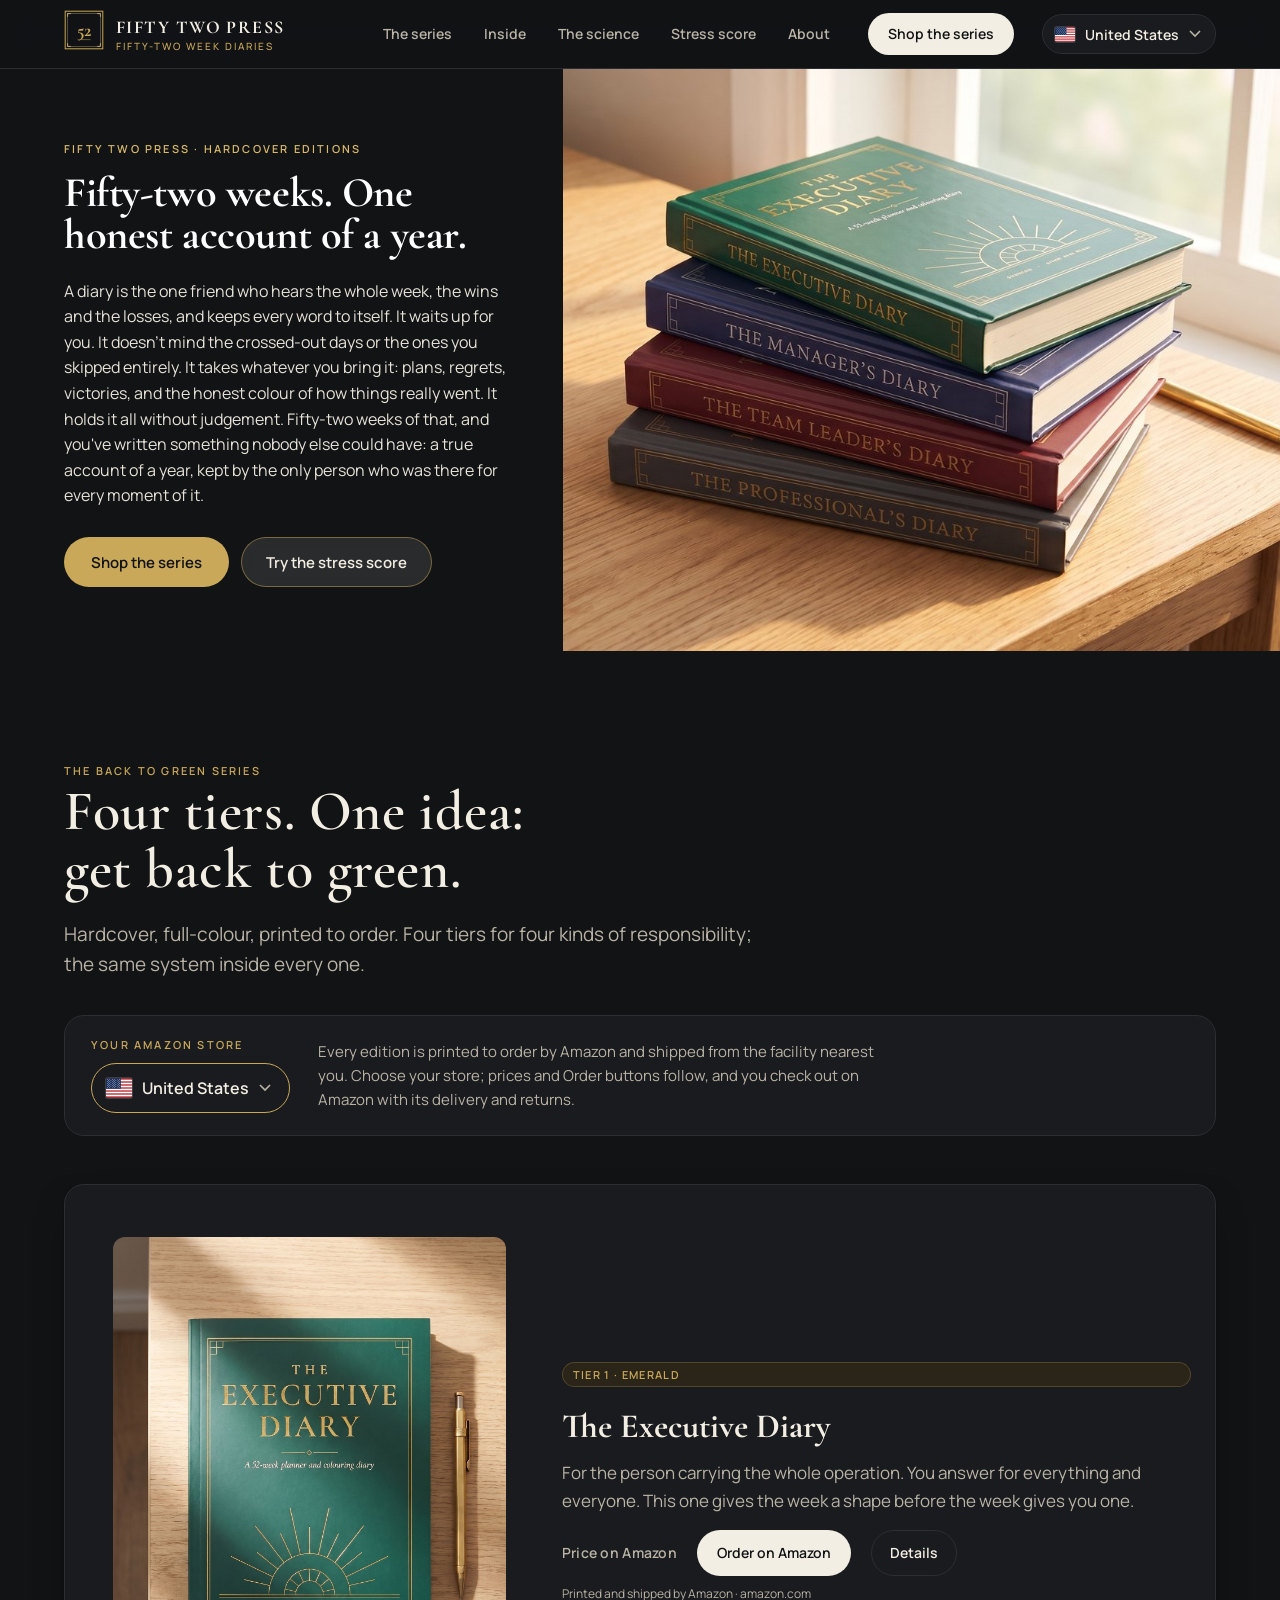
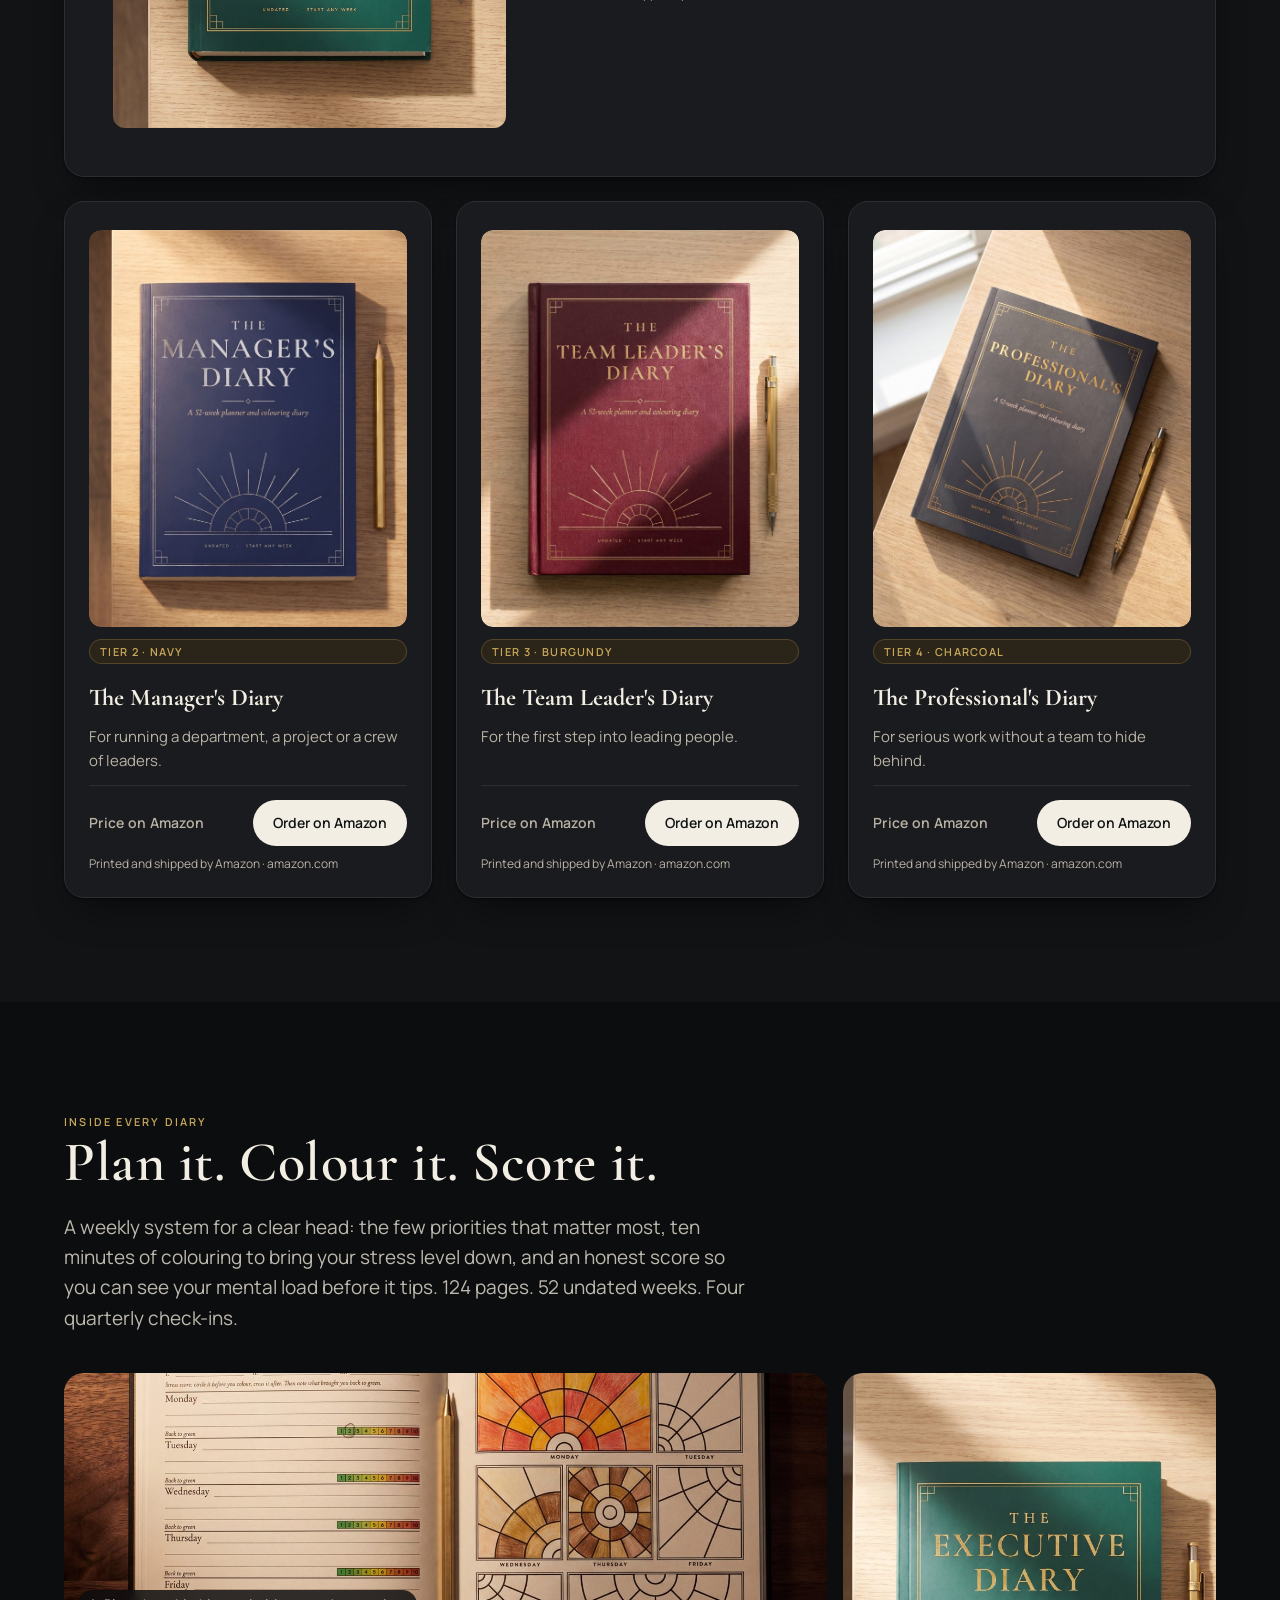
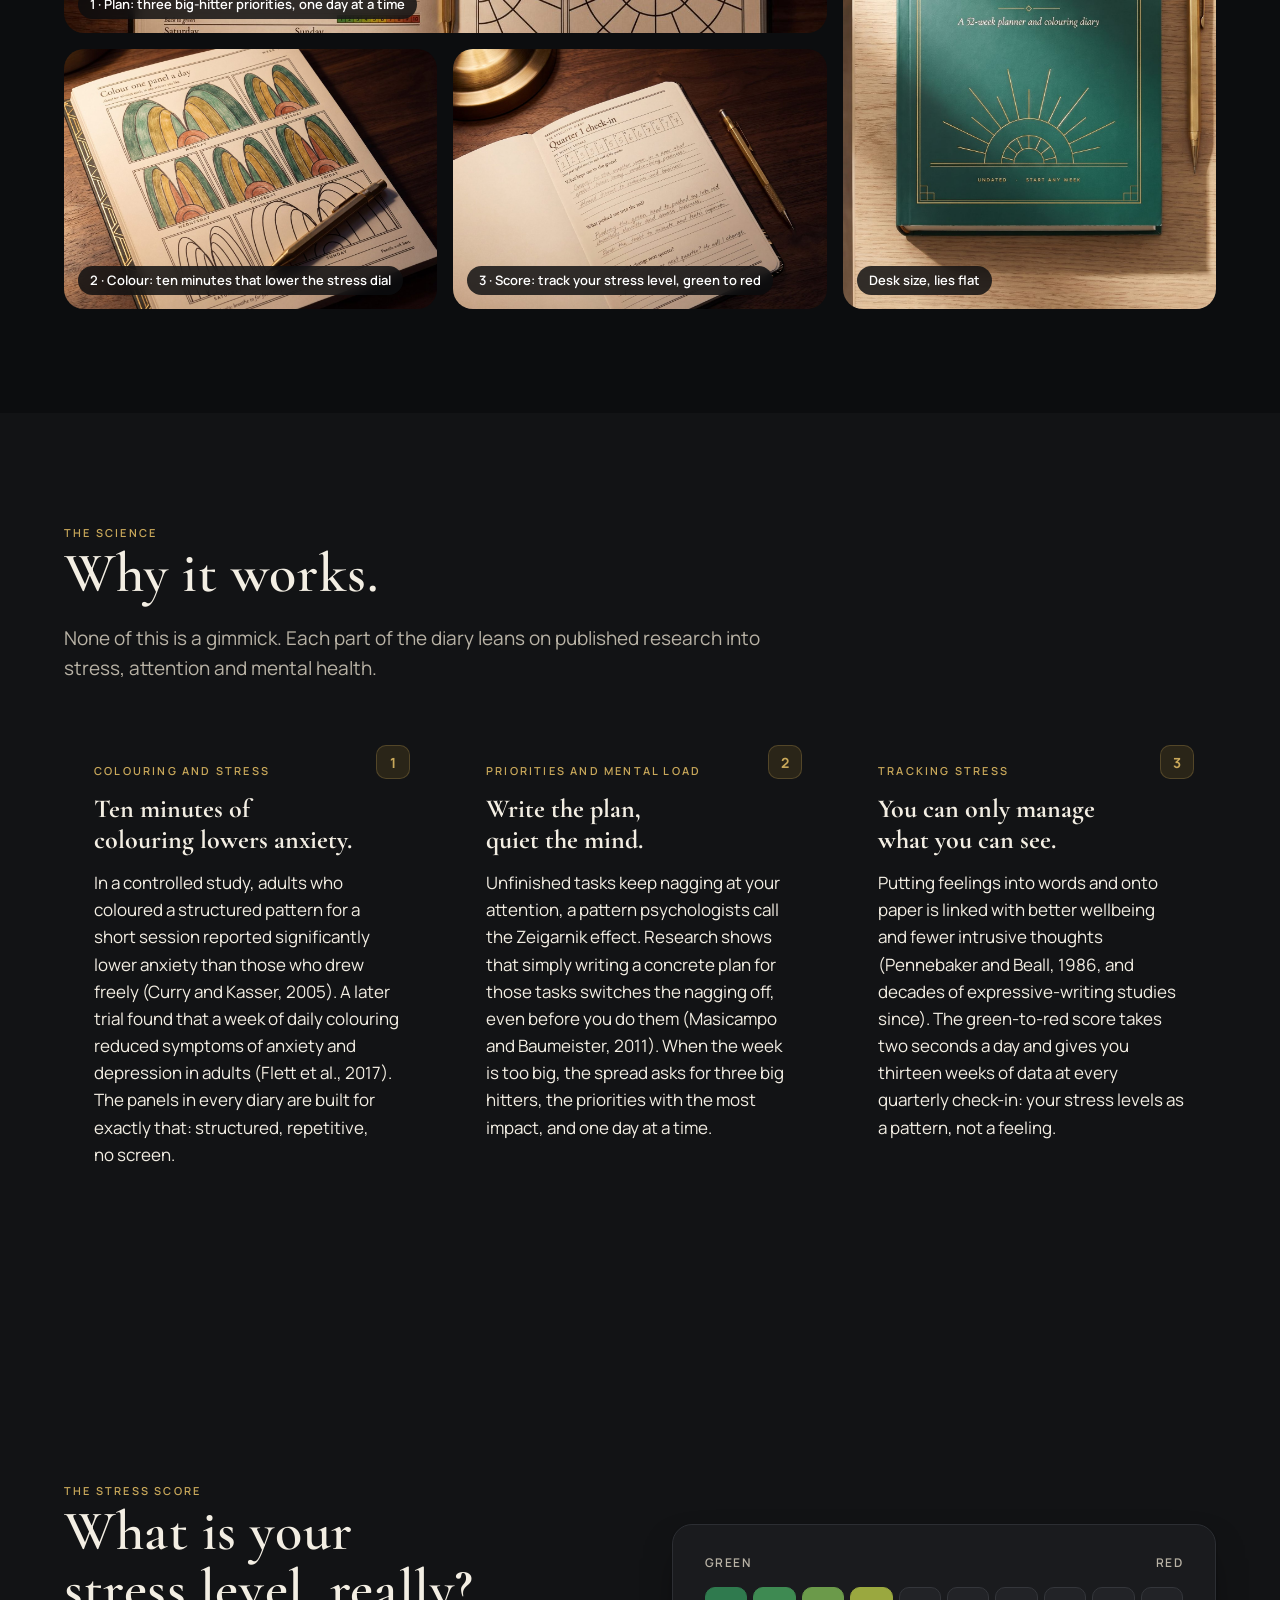
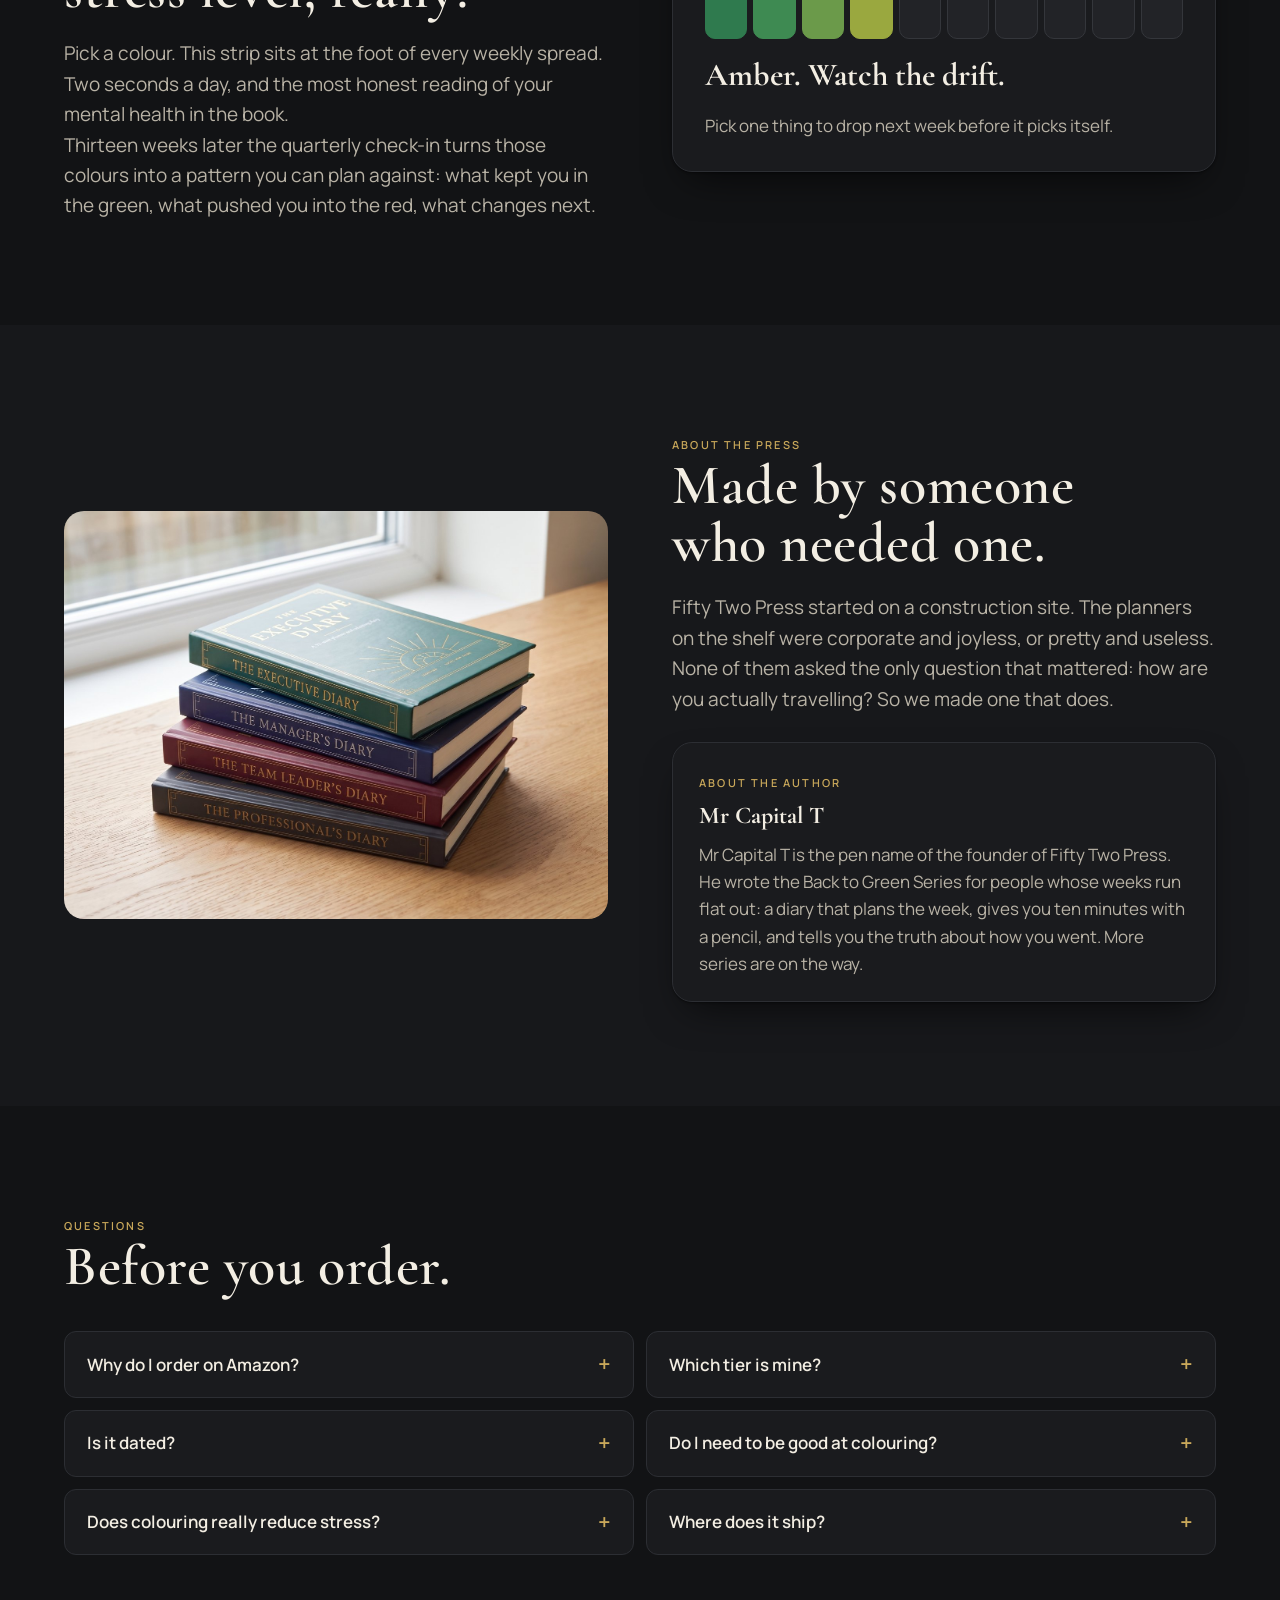
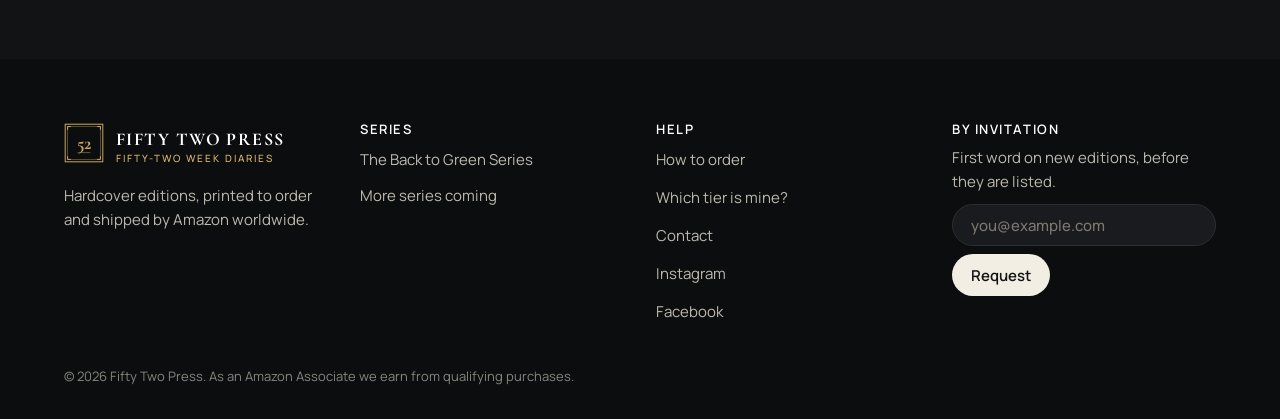
==== commit db7ae761: "UX pass: rhythm, order bar, FAQ section, nav state, a11y and performance basics Co-Authored-By: Clau" ====
--- a/index.html
+++ b/index.html
@@ -5,31 +5,32 @@
 <link rel="icon" href="/assets/brand/favicon.png"><link rel="apple-touch-icon" href="/assets/brand/apple-touch-icon.png">
 <link rel="preconnect" href="https://fonts.googleapis.com"><link rel="preconnect" href="https://fonts.gstatic.com" crossorigin>
 <link href="https://fonts.googleapis.com/css2?family=Cormorant+Garamond:ital,wght@0,600;0,700;1,500&family=Manrope:wght@400;500;600;700&display=swap" rel="stylesheet">
+<meta name="theme-color" content="#121315"><meta name="color-scheme" content="dark">
+<link rel="preload" as="image" href="/assets/photos/hero.jpg" fetchpriority="high">
 <link rel="stylesheet" href="/assets/site.css"></head>
-<body><div class="ftp"><header class="hdr"><div class="wrap">
+<body><a class="skip" href="#main">Skip to content</a><div class="ftp"><header class="hdr"><div class="wrap">
 <a href="/" aria-label="Fifty Two Press home"><span class="brand"><span style="color:var(--c-gold)"><svg width="40" height="40" viewBox="0 0 100 100" aria-hidden="true"><rect x="3" y="3" width="94" height="94" fill="none" stroke="currentColor" stroke-width="2.5"/><rect x="9" y="9" width="82" height="82" fill="none" stroke="currentColor" stroke-width="1"/><path d="M9 17V9h8M83 9h8v8M91 83v8h-8M17 91H9v-8" fill="none" stroke="currentColor" stroke-width="2.5"/><text x="50" y="64" text-anchor="middle" font-family="Cormorant Garamond, serif" font-weight="700" font-size="46" letter-spacing="-1" fill="currentColor">52</text><path d="M34 74h32" stroke="currentColor" stroke-width="1.2"/></svg></span><span style="display:flex;flex-direction:column"><span class="brand-name">Fifty Two Press</span><span class="brand-sub">Fifty-two week diaries</span></span></span></a>
 <nav class="nav" aria-label="Main"><a href="/#series">The series</a><a href="/#inside">Inside</a><a href="/#science">The science</a><a href="/#score">Stress score</a><a href="/#about">About</a></nav>
 <a href="/#series" class="cta-shop">Shop the series</a><div class="storepick"><span class="sp-label">Amazon store</span><button type="button" class="sp-btn" aria-haspopup="listbox" aria-expanded="false"><img class="sp-flag" src="/assets/flags/au.svg" alt="" width="20" height="15"><span class="sp-name">Australia</span><svg width="12" height="8" viewBox="0 0 12 8" aria-hidden="true"><path d="M1 1l5 5 5-5" fill="none" stroke="currentColor" stroke-width="1.6"/></svg></button><ul class="sp-list" role="listbox" aria-label="Choose your Amazon store" hidden><li role="option" data-code="AU" aria-selected="false"><img src="/assets/flags/au.svg" alt="" width="20" height="15"><span>Australia</span><small>amazon.com.au</small></li><li role="option" data-code="US" aria-selected="false"><img src="/assets/flags/us.svg" alt="" width="20" height="15"><span>United States</span><small>amazon.com</small></li><li role="option" data-code="GB" aria-selected="false"><img src="/assets/flags/gb.svg" alt="" width="20" height="15"><span>United Kingdom</span><small>amazon.co.uk</small></li><li role="option" data-code="CA" aria-selected="false"><img src="/assets/flags/ca.svg" alt="" width="20" height="15"><span>Canada</span><small>amazon.ca</small></li><li role="option" data-code="DE" aria-selected="false"><img src="/assets/flags/de.svg" alt="" width="20" height="15"><span>Germany</span><small>amazon.de</small></li><li role="option" data-code="FR" aria-selected="false"><img src="/assets/flags/fr.svg" alt="" width="20" height="15"><span>France</span><small>amazon.fr</small></li><li role="option" data-code="IT" aria-selected="false"><img src="/assets/flags/it.svg" alt="" width="20" height="15"><span>Italy</span><small>amazon.it</small></li><li role="option" data-code="ES" aria-selected="false"><img src="/assets/flags/es.svg" alt="" width="20" height="15"><span>Spain</span><small>amazon.es</small></li><li role="option" data-code="NL" aria-selected="false"><img src="/assets/flags/nl.svg" alt="" width="20" height="15"><span>Netherlands</span><small>amazon.nl</small></li><li role="option" data-code="JP" aria-selected="false"><img src="/assets/flags/jp.svg" alt="" width="20" height="15"><span>Japan</span><small>amazon.co.jp</small></li></ul></div>
-</div></header><main>
-<section class="hero" aria-labelledby="hero-h"><img src="/assets/photos/hero.jpg" alt="" fetchpriority="high"><div class="wrap"><div class="hero-panel">
+</div></header><main id="main">
+<section class="hero" aria-labelledby="hero-h"><img src="/assets/photos/hero.jpg" width="1800" height="763" alt="The four Back to Green diaries stacked on an oak desk by a window" fetchpriority="high" decoding="async"><div class="wrap"><div class="hero-panel">
 <span class="eyebrow">Fifty Two Press &middot; Hardcover editions</span><h1 id="hero-h" class="h1">Fifty-two weeks. One honest account of a year.</h1>
 <p class="lede hero-copy">A diary is the one friend who hears the whole week, the wins and the losses, and keeps every word to itself. It waits up for you. It doesn't mind the crossed-out days or the ones you skipped entirely. It takes whatever you bring it: plans, regrets, victories, and the honest colour of how things really went. It holds it all without judgement. Fifty-two weeks of that, and you've written something nobody else could have: a true account of a year, kept by the only person who was there for every moment of it.</p>
 <div class="hero-ctas"><a href="#series" class="cta-series">Shop the series</a><a href="#score" class="cta-score">Try the stress score</a></div></div></div></section>
 
 <section id="series" class="sec" aria-labelledby="series-h"><div class="wrap">
 <div class="rv" style="max-width:720px"><span class="eyebrow">The Back to Green Series</span><h2 id="series-h" class="h2">Four tiers. One idea: get back to green.</h2>
-<p class="lede">Hardcover, full-colour, printed to order. Four tiers for four kinds of responsibility; the same system inside every one.</p>
-<div class="why-amazon"><strong>Why you order on Amazon.</strong> Every edition is printed to order by Amazon: hardcover, full-colour pages, bound fresh for each copy and shipped from the facility nearest you. The button takes you to Amazon to check out, with Amazon delivery and returns.</div></div>
-              <div class="store-bar rv"><div class="storepick big"><span class="eyebrow">Your Amazon store</span><button type="button" class="sp-btn" aria-haspopup="listbox" aria-expanded="false"><img class="sp-flag" src="/assets/flags/au.svg" alt="" width="20" height="15"><span class="sp-name">Australia</span><svg width="12" height="8" viewBox="0 0 12 8" aria-hidden="true"><path d="M1 1l5 5 5-5" fill="none" stroke="currentColor" stroke-width="1.6"/></svg></button><ul class="sp-list" role="listbox" aria-label="Choose your Amazon store" hidden><li role="option" data-code="AU" aria-selected="false"><img src="/assets/flags/au.svg" alt="" width="20" height="15"><span>Australia</span><small>amazon.com.au</small></li><li role="option" data-code="US" aria-selected="false"><img src="/assets/flags/us.svg" alt="" width="20" height="15"><span>United States</span><small>amazon.com</small></li><li role="option" data-code="GB" aria-selected="false"><img src="/assets/flags/gb.svg" alt="" width="20" height="15"><span>United Kingdom</span><small>amazon.co.uk</small></li><li role="option" data-code="CA" aria-selected="false"><img src="/assets/flags/ca.svg" alt="" width="20" height="15"><span>Canada</span><small>amazon.ca</small></li><li role="option" data-code="DE" aria-selected="false"><img src="/assets/flags/de.svg" alt="" width="20" height="15"><span>Germany</span><small>amazon.de</small></li><li role="option" data-code="FR" aria-selected="false"><img src="/assets/flags/fr.svg" alt="" width="20" height="15"><span>France</span><small>amazon.fr</small></li><li role="option" data-code="IT" aria-selected="false"><img src="/assets/flags/it.svg" alt="" width="20" height="15"><span>Italy</span><small>amazon.it</small></li><li role="option" data-code="ES" aria-selected="false"><img src="/assets/flags/es.svg" alt="" width="20" height="15"><span>Spain</span><small>amazon.es</small></li><li role="option" data-code="NL" aria-selected="false"><img src="/assets/flags/nl.svg" alt="" width="20" height="15"><span>Netherlands</span><small>amazon.nl</small></li><li role="option" data-code="JP" aria-selected="false"><img src="/assets/flags/jp.svg" alt="" width="20" height="15"><span>Japan</span><small>amazon.co.jp</small></li></ul></div><p class="muted">Prices and Order buttons change to match the store you choose. You check out there, with that store's delivery and returns.</p></div>
+<p class="lede">Hardcover, full-colour, printed to order. Four tiers for four kinds of responsibility; the same system inside every one.</p></div>
+<div class="order-bar rv"><div class="storepick big"><span class="eyebrow">Your Amazon store</span><button type="button" class="sp-btn" aria-haspopup="listbox" aria-expanded="false"><img class="sp-flag" src="/assets/flags/au.svg" alt="" width="20" height="15"><span class="sp-name">Australia</span><svg width="12" height="8" viewBox="0 0 12 8" aria-hidden="true"><path d="M1 1l5 5 5-5" fill="none" stroke="currentColor" stroke-width="1.6"/></svg></button><ul class="sp-list" role="listbox" aria-label="Choose your Amazon store" hidden><li role="option" data-code="AU" aria-selected="false"><img src="/assets/flags/au.svg" alt="" width="20" height="15"><span>Australia</span><small>amazon.com.au</small></li><li role="option" data-code="US" aria-selected="false"><img src="/assets/flags/us.svg" alt="" width="20" height="15"><span>United States</span><small>amazon.com</small></li><li role="option" data-code="GB" aria-selected="false"><img src="/assets/flags/gb.svg" alt="" width="20" height="15"><span>United Kingdom</span><small>amazon.co.uk</small></li><li role="option" data-code="CA" aria-selected="false"><img src="/assets/flags/ca.svg" alt="" width="20" height="15"><span>Canada</span><small>amazon.ca</small></li><li role="option" data-code="DE" aria-selected="false"><img src="/assets/flags/de.svg" alt="" width="20" height="15"><span>Germany</span><small>amazon.de</small></li><li role="option" data-code="FR" aria-selected="false"><img src="/assets/flags/fr.svg" alt="" width="20" height="15"><span>France</span><small>amazon.fr</small></li><li role="option" data-code="IT" aria-selected="false"><img src="/assets/flags/it.svg" alt="" width="20" height="15"><span>Italy</span><small>amazon.it</small></li><li role="option" data-code="ES" aria-selected="false"><img src="/assets/flags/es.svg" alt="" width="20" height="15"><span>Spain</span><small>amazon.es</small></li><li role="option" data-code="NL" aria-selected="false"><img src="/assets/flags/nl.svg" alt="" width="20" height="15"><span>Netherlands</span><small>amazon.nl</small></li><li role="option" data-code="JP" aria-selected="false"><img src="/assets/flags/jp.svg" alt="" width="20" height="15"><span>Japan</span><small>amazon.co.jp</small></li></ul></div><p>Every edition is printed to order by Amazon and shipped from the facility nearest you. Choose your store; prices and Order buttons follow, and you check out on Amazon with its delivery and returns.</p></div>
 <div class="grid g3" style="margin-top:48px"><article class="tier feature rv"><a href="/diaries/executive/" aria-label="The Executive Diary, see details" class="photo-link"><img class="cardphoto" src="/assets/photos/flat-executive.jpg" alt="The Executive Diary, emerald hardcover on a desk in window light" loading="lazy"></a>
 <div class="body"><span class="badge">Tier 1 &middot; Emerald</span><h3 class="h3" style="font-size:34px">The Executive Diary</h3><p class="muted">For the person carrying the whole operation. You answer for everything and everyone. This one gives the week a shape before the week gives you one.</p>
-<div class="row" style="border-top:0;padding-top:4px;justify-content:flex-start;gap:20px"><span class="price" data-price="executive">See price on Amazon</span><a href="https://www.amazon.com.au/dp/B0HNHPQP2W?tag=fiftytwopress-22" class="cta-amazon buy" data-asin="B0HNHPQP2W" rel="sponsored noopener" target="_blank">Order on Amazon</a><a href="/diaries/executive/" class="cta-read">Details</a></div><span class="ship">Printed and shipped by Amazon &middot; <span data-storename>amazon.com.au</span></span></div></article><article class="tier rv"><a href="/diaries/manager/" aria-label="The Manager&#x27;s Diary, see details" class="photo-link"><img class="cardphoto" src="/assets/photos/flat-manager.jpg" alt="The Manager&#x27;s Diary, navy hardcover on a desk in window light" loading="lazy"></a>
+<div class="row" style="border-top:0;padding-top:4px;justify-content:flex-start;gap:20px"><span class="price" data-price="executive">Price on Amazon</span><a href="https://www.amazon.com.au/dp/B0HNHPQP2W?tag=fiftytwopress-22" class="cta-amazon buy" data-asin="B0HNHPQP2W" rel="sponsored noopener" target="_blank">Order on Amazon</a><a href="/diaries/executive/" class="cta-read">Details</a></div><span class="ship">Printed and shipped by Amazon &middot; <span data-storename>amazon.com.au</span></span></div></article><article class="tier rv"><a href="/diaries/manager/" aria-label="The Manager&#x27;s Diary, see details" class="photo-link"><img class="cardphoto" src="/assets/photos/flat-manager.jpg" alt="The Manager&#x27;s Diary, navy hardcover on a desk in window light" loading="lazy"></a>
 <span class="badge">Tier 2 &middot; Navy</span><h3 class="h3">The Manager&#x27;s Diary</h3><p class="who">For running a department, a project or a crew of leaders.</p>
-<div class="row"><span class="price" data-price="manager">See price on Amazon</span><a href="https://www.amazon.com.au/dp/B0HNFW9PZN?tag=fiftytwopress-22" class="cta-amazon buy" data-asin="B0HNFW9PZN" rel="sponsored noopener" target="_blank">Order on Amazon</a></div><span class="ship">Printed and shipped by Amazon &middot; <span data-storename>amazon.com.au</span></span></article><article class="tier rv"><a href="/diaries/team-leader/" aria-label="The Team Leader&#x27;s Diary, see details" class="photo-link"><img class="cardphoto" src="/assets/photos/flat-team-leader.jpg" alt="The Team Leader&#x27;s Diary, burgundy hardcover on a desk in window light" loading="lazy"></a>
+<div class="row"><span class="price" data-price="manager">Price on Amazon</span><a href="https://www.amazon.com.au/dp/B0HNFW9PZN?tag=fiftytwopress-22" class="cta-amazon buy" data-asin="B0HNFW9PZN" rel="sponsored noopener" target="_blank">Order on Amazon</a></div><span class="ship">Printed and shipped by Amazon &middot; <span data-storename>amazon.com.au</span></span></article><article class="tier rv"><a href="/diaries/team-leader/" aria-label="The Team Leader&#x27;s Diary, see details" class="photo-link"><img class="cardphoto" src="/assets/photos/flat-team-leader.jpg" alt="The Team Leader&#x27;s Diary, burgundy hardcover on a desk in window light" loading="lazy"></a>
 <span class="badge">Tier 3 &middot; Burgundy</span><h3 class="h3">The Team Leader&#x27;s Diary</h3><p class="who">For the first step into leading people.</p>
-<div class="row"><span class="price" data-price="team-leader">See price on Amazon</span><a href="https://www.amazon.com.au/dp/B0HNHRTV7S?tag=fiftytwopress-22" class="cta-amazon buy" data-asin="B0HNHRTV7S" rel="sponsored noopener" target="_blank">Order on Amazon</a></div><span class="ship">Printed and shipped by Amazon &middot; <span data-storename>amazon.com.au</span></span></article><article class="tier rv"><a href="/diaries/professional/" aria-label="The Professional&#x27;s Diary, see details" class="photo-link"><img class="cardphoto" src="/assets/photos/flat-professional.jpg" alt="The Professional&#x27;s Diary, charcoal hardcover on a desk in window light" loading="lazy"></a>
+<div class="row"><span class="price" data-price="team-leader">Price on Amazon</span><a href="https://www.amazon.com.au/dp/B0HNHRTV7S?tag=fiftytwopress-22" class="cta-amazon buy" data-asin="B0HNHRTV7S" rel="sponsored noopener" target="_blank">Order on Amazon</a></div><span class="ship">Printed and shipped by Amazon &middot; <span data-storename>amazon.com.au</span></span></article><article class="tier rv"><a href="/diaries/professional/" aria-label="The Professional&#x27;s Diary, see details" class="photo-link"><img class="cardphoto" src="/assets/photos/flat-professional.jpg" alt="The Professional&#x27;s Diary, charcoal hardcover on a desk in window light" loading="lazy"></a>
 <span class="badge">Tier 4 &middot; Charcoal</span><h3 class="h3">The Professional&#x27;s Diary</h3><p class="who">For serious work without a team to hide behind.</p>
-<div class="row"><span class="price" data-price="professional">See price on Amazon</span><a href="https://www.amazon.com.au/dp/B0HNHY7XWJ?tag=fiftytwopress-22" class="cta-amazon buy" data-asin="B0HNHY7XWJ" rel="sponsored noopener" target="_blank">Order on Amazon</a></div><span class="ship">Printed and shipped by Amazon &middot; <span data-storename>amazon.com.au</span></span></article></div></div></section>
+<div class="row"><span class="price" data-price="professional">Price on Amazon</span><a href="https://www.amazon.com.au/dp/B0HNHY7XWJ?tag=fiftytwopress-22" class="cta-amazon buy" data-asin="B0HNHY7XWJ" rel="sponsored noopener" target="_blank">Order on Amazon</a></div><span class="ship">Printed and shipped by Amazon &middot; <span data-storename>amazon.com.au</span></span></article></div></div></section>
 
 <section id="inside" class="sec dark" aria-labelledby="inside-h"><div class="wrap">
 <div class="rv" style="max-width:720px"><span class="eyebrow">Inside every diary</span><h2 id="inside-h" class="h2">Plan it. Colour it. Score it.</h2><p class="lede">A weekly system for a clear head: the few priorities that matter most, ten minutes of colouring to bring your stress level down, and an honest score so you can see your mental load before it tips. 124 pages. 52 undated weeks. Four quarterly check-ins.</p></div>
@@ -45,9 +46,9 @@
 <div class="rv" style="max-width:760px"><span class="eyebrow">The science</span><h2 id="sci-h" class="h2">Why it works.</h2>
 <p class="lede">None of this is a gimmick. Each part of the diary leans on published research into stress, attention and mental health.</p></div>
 <div class="grid g3" style="margin-top:40px">
-<div class="card rv"><span class="eyebrow">Colouring and stress</span><h3 class="h3">Ten minutes of colouring lowers anxiety.</h3><p>In a controlled study, adults who coloured a structured pattern for a short session reported significantly lower anxiety than those who drew freely (Curry and Kasser, 2005). A later trial found that a week of daily colouring reduced symptoms of anxiety and depression in adults (Flett et al., 2017). The panels in every diary are built for exactly that: structured, repetitive, no screen.</p></div>
-<div class="card rv"><span class="eyebrow">Priorities and mental load</span><h3 class="h3">Write the plan, quiet the mind.</h3><p>Unfinished tasks keep nagging at your attention, a pattern psychologists call the Zeigarnik effect. Research shows that simply writing a concrete plan for those tasks switches the nagging off, even before you do them (Masicampo and Baumeister, 2011). When the week is too big, the spread asks for three big hitters, the priorities with the most impact, and one day at a time.</p></div>
-<div class="card rv"><span class="eyebrow">Tracking stress</span><h3 class="h3">You can only manage what you can see.</h3><p>Putting feelings into words and onto paper is linked with better wellbeing and fewer intrusive thoughts (Pennebaker and Beall, 1986, and decades of expressive-writing studies since). The green-to-red score takes two seconds a day and gives you thirteen weeks of data at every quarterly check-in: your stress levels as a pattern, not a feeling.</p></div>
+<div class="card rv"><span class="num">1</span><span class="eyebrow">Colouring and stress</span><h3 class="h3">Ten minutes of colouring lowers anxiety.</h3><p>In a controlled study, adults who coloured a structured pattern for a short session reported significantly lower anxiety than those who drew freely (Curry and Kasser, 2005). A later trial found that a week of daily colouring reduced symptoms of anxiety and depression in adults (Flett et al., 2017). The panels in every diary are built for exactly that: structured, repetitive, no screen.</p></div>
+<div class="card rv"><span class="num">2</span><span class="eyebrow">Priorities and mental load</span><h3 class="h3">Write the plan, quiet the mind.</h3><p>Unfinished tasks keep nagging at your attention, a pattern psychologists call the Zeigarnik effect. Research shows that simply writing a concrete plan for those tasks switches the nagging off, even before you do them (Masicampo and Baumeister, 2011). When the week is too big, the spread asks for three big hitters, the priorities with the most impact, and one day at a time.</p></div>
+<div class="card rv"><span class="num">3</span><span class="eyebrow">Tracking stress</span><h3 class="h3">You can only manage what you can see.</h3><p>Putting feelings into words and onto paper is linked with better wellbeing and fewer intrusive thoughts (Pennebaker and Beall, 1986, and decades of expressive-writing studies since). The green-to-red score takes two seconds a day and gives you thirteen weeks of data at every quarterly check-in: your stress levels as a pattern, not a feeling.</p></div>
 </div>
 <p class="muted rv" style="margin-top:24px;font-size:14px;max-width:760px">Fifty Two Press diaries are a planning and wellbeing tool, not a medical treatment. If your stress or mental health is affecting your life, talk to a doctor or a qualified professional.</p>
 </div></section>
@@ -61,14 +62,18 @@
 <div aria-live="polite" class="verdict" data-verdict>Amber. Watch the drift.</div><p class="muted" data-advice>Pick one thing to drop next week before it picks itself.</p></div></div></div></section>
 
 <section id="about" class="sec" aria-labelledby="about-h" style="background:var(--c-soft)"><div class="wrap split">
-<figure class="photo rv"><img src="/assets/photos/stack.jpg" alt="The four Back to Green diaries stacked on a desk" loading="lazy"></figure>
+<figure class="photo rv"><img src="/assets/photos/stack.jpg" width="1400" height="1045" alt="The four Back to Green diaries stacked on a desk" decoding="async"></figure>
 <div class="rv"><span class="eyebrow">About the press</span><h2 id="about-h" class="h2">Made by someone who needed one.</h2>
 <p class="lede">Fifty Two Press started on a construction site. The planners on the shelf were corporate and joyless, or pretty and useless. None of them asked the only question that mattered: how are you actually travelling? So we made one that does.</p>
 <div class="author"><span class="eyebrow">About the author</span><h3 class="h3">Mr Capital T</h3><p>Mr Capital T is the pen name of the founder of Fifty Two Press. He wrote the Back to Green Series for people whose weeks run flat out: a diary that plans the week, gives you ten minutes with a pencil, and tells you the truth about how you went. More series are on the way.</p></div>
-<div class="faq" id="faq" style="margin:28px 0 0"><details><summary>Why do I order on Amazon?</summary><p>Every edition is printed to order by Amazon: hardcover, full-colour pages, bound fresh for each copy and shipped from the facility nearest you. The button takes you to Amazon to check out, with Amazon delivery and returns. We earn a small commission on top of our royalty, at no cost to you.</p></details><details><summary>Which tier is mine?</summary><p>The book inside is the same in all four. Pick by the job. Executive: you carry the whole operation. Manager: you run a department or project. Team Leader: your first step into leading people. Professional: serious work, no team to hide behind.</p></details><details><summary>Is it dated?</summary><p>No. All 52 weeks are undated, so you can start any Monday and skip nothing if you take a week off.</p></details><details><summary>Do I need to be good at colouring?</summary><p>No. The panels are simple line work. Ten minutes with any pen is the point, not the result. The research on colouring and anxiety used ordinary pencils and structured patterns, which is what these are.</p></details><details><summary>Does colouring really reduce stress?</summary><p>Studies with adults have found that short sessions of structured colouring lower reported anxiety, and that a week of daily colouring reduced anxiety and depressive symptoms. It is not a treatment, but it is a reliable way to bring the dial down at the end of a hard day.</p></details><details><summary>Where does it ship?</summary><p>Australia, the United States, Canada, the United Kingdom, Europe and Japan. Pick your Amazon store at the top of the page and every Order button goes to that store. Australian orders of the hardcover are shipped from Amazon&#x27;s European print facility, so allow around two weeks.</p></details></div></div></div></section></main><footer class="footer"><div class="wrap grid g4" style="padding-top:64px;padding-bottom:40px;gap:32px">
+</div></div></section>
+
+<section id="faq" class="sec" aria-labelledby="faq-h"><div class="wrap">
+<div class="rv" style="max-width:720px"><span class="eyebrow">Questions</span><h2 id="faq-h" class="h2">Before you order.</h2></div>
+<div class="faq rv"><details><summary>Why do I order on Amazon?</summary><p>Every edition is printed to order by Amazon: hardcover, full-colour pages, bound fresh for each copy and shipped from the facility nearest you. The button takes you to Amazon to check out, with Amazon delivery and returns. We earn a small commission on top of our royalty, at no cost to you.</p></details><details><summary>Which tier is mine?</summary><p>The book inside is the same in all four. Pick by the job. Executive: you carry the whole operation. Manager: you run a department or project. Team Leader: your first step into leading people. Professional: serious work, no team to hide behind.</p></details><details><summary>Is it dated?</summary><p>No. All 52 weeks are undated, so you can start any Monday and skip nothing if you take a week off.</p></details><details><summary>Do I need to be good at colouring?</summary><p>No. The panels are simple line work. Ten minutes with any pen is the point, not the result. The research on colouring and anxiety used ordinary pencils and structured patterns, which is what these are.</p></details><details><summary>Does colouring really reduce stress?</summary><p>Studies with adults have found that short sessions of structured colouring lower reported anxiety, and that a week of daily colouring reduced anxiety and depressive symptoms. It is not a treatment, but it is a reliable way to bring the dial down at the end of a hard day.</p></details><details><summary>Where does it ship?</summary><p>Australia, the United States, Canada, the United Kingdom, Europe and Japan. Pick your Amazon store at the top of the page and every Order button goes to that store. Australian orders of the hardcover are shipped from Amazon&#x27;s European print facility, so allow around two weeks.</p></details></div></div></section></main><footer class="footer"><div class="wrap grid g4" style="padding-top:64px;padding-bottom:40px;gap:32px">
 <div style="display:flex;flex-direction:column;gap:14px"><span class="brand" style="color:#fff"><span style="color:var(--c-gold)"><svg width="40" height="40" viewBox="0 0 100 100" aria-hidden="true"><rect x="3" y="3" width="94" height="94" fill="none" stroke="currentColor" stroke-width="2.5"/><rect x="9" y="9" width="82" height="82" fill="none" stroke="currentColor" stroke-width="1"/><path d="M9 17V9h8M83 9h8v8M91 83v8h-8M17 91H9v-8" fill="none" stroke="currentColor" stroke-width="2.5"/><text x="50" y="64" text-anchor="middle" font-family="Cormorant Garamond, serif" font-weight="700" font-size="46" letter-spacing="-1" fill="currentColor">52</text><path d="M34 74h32" stroke="currentColor" stroke-width="1.2"/></svg></span><span style="display:flex;flex-direction:column"><span class="brand-name">Fifty Two Press</span><span class="brand-sub">Fifty-two week diaries</span></span></span><span>Hardcover editions, printed to order and shipped by Amazon worldwide.</span></div>
 <div style="display:flex;flex-direction:column;gap:10px"><strong>Series</strong><a href="/#series">The Back to Green Series</a><span>More series coming</span></div>
-<div style="display:flex;flex-direction:column;gap:10px"><strong>Help</strong><a href="/#faq">How to order</a><a href="/#faq">Which tier is mine?</a><a href="mailto:hello@fiftytwopress.com">Contact</a></div>
+<div style="display:flex;flex-direction:column;gap:10px"><strong>Help</strong><a href="/#faq">How to order</a><a href="/#faq">Which tier is mine?</a><a href="mailto:hello@fiftytwopress.com">Contact</a><a href="https://www.instagram.com/fiftytwopress" rel="noopener" target="_blank">Instagram</a><a href="https://www.facebook.com/profile.php?id=61587081400000" rel="noopener" target="_blank">Facebook</a></div>
 <div style="display:flex;flex-direction:column;gap:10px"><strong>By invitation</strong><span>First word on new editions, before they are listed.</span>
 <form action="mailto:hello@fiftytwopress.com" method="get" style="display:flex;gap:8px;flex-wrap:wrap"><label for="news-email" class="sr-only">Email address</label><input id="news-email" name="subject" type="email" class="input" placeholder="you@example.com" required style="flex:1 1 160px;min-height:42px"><button type="submit" class="cta-notify" style="min-height:42px;padding:0 18px">Request</button></form></div>
 </div><div class="wrap" style="padding-bottom:32px;font-size:13px;opacity:.7">&copy; 2026 Fifty Two Press. As an Amazon Associate we earn from qualifying purchases.</div></footer></div><script id="store-config" type="application/json">{"stores":[{"code":"AU","label":"Australia","domain":"amazon.com.au","tag":"fiftytwopress-22","cur":"AUD"},{"code":"US","label":"United States","domain":"amazon.com","tag":"fiftytwopress-20","cur":"USD"},{"code":"GB","label":"United Kingdom","domain":"amazon.co.uk","tag":"","cur":"GBP"},{"code":"CA","label":"Canada","domain":"amazon.ca","tag":"","cur":"CAD"},{"code":"DE","label":"Germany","domain":"amazon.de","tag":"","cur":"EUR"},{"code":"FR","label":"France","domain":"amazon.fr","tag":"","cur":"EUR"},{"code":"IT","label":"Italy","domain":"amazon.it","tag":"","cur":"EUR"},{"code":"ES","label":"Spain","domain":"amazon.es","tag":"","cur":"EUR"},{"code":"NL","label":"Netherlands","domain":"amazon.nl","tag":"","cur":"EUR"},{"code":"JP","label":"Japan","domain":"amazon.co.jp","tag":"","cur":"JPY"}],"prices":{}}</script><script src="/assets/site.js" defer></script></body></html>
--- a/assets/site.css
+++ b/assets/site.css
@@ -195,3 +195,35 @@
 @media (min-width:1300px){.hero .wrap{padding-left:calc((100vw - 1200px)/2 + 24px)}}
 .hero-sub{margin:14px 0 6px;font:500 20px/1.3 var(--f-display);font-style:italic;color:var(--c-gold)}
 .hero-panel .h1{font-size:clamp(34px,3.3vw,50px)}
+
+/* ===== UX pass ===== */
+.skip{position:absolute;left:-999px;top:8px;z-index:100;background:var(--c-gold);color:#121315;padding:10px 14px;border-radius:999px;font:600 14px var(--f-ui)}.skip:focus{left:16px}
+section[id]{scroll-margin-top:84px}
+.sec{padding:104px 0}
+.h2{margin:14px 0 0}.lede{margin-top:18px}
+.h1,.h2,.h3{text-wrap:balance}.lede,.card p,.faq p{text-wrap:pretty}
+.eyebrow{font-size:11px}
+.order-bar{display:grid;grid-template-columns:auto 1fr;gap:28px;align-items:center;margin-top:36px;padding:22px 26px;background:var(--c-surface);border:1px solid var(--c-line);border-radius:var(--r)}
+.order-bar p{margin:0;color:var(--c-text2);font-size:15px;max-width:62ch}
+.price{font:600 14px/1 var(--f-ui);color:var(--c-text2);letter-spacing:.02em}
+.tier .row{gap:14px}
+.tier .who{min-height:0}
+.card{position:relative;padding:32px 30px 30px}
+.card .num{position:absolute;top:22px;right:22px;width:34px;height:34px;border-radius:10px;background:var(--c-gold-soft);color:var(--c-gold);display:flex;align-items:center;justify-content:center;font:700 14px var(--f-ui);border:1px solid rgba(201,168,90,.25)}
+.card .h3{margin-top:10px;font-size:26px}
+.faq{max-width:none;margin:36px 0 0;display:grid;grid-template-columns:1fr 1fr;gap:12px}
+.faq details{align-self:start}
+.hdr{transition:box-shadow .2s,background .2s}.hdr.is-scrolled{box-shadow:0 8px 30px -12px rgba(0,0,0,.7);background:rgba(18,19,21,.94)}
+.nav a.is-active{color:var(--c-gold)}
+.ftp .cta-score{border-color:rgba(201,168,90,.5);color:var(--c-paper)}.ftp .cta-score:hover{background:rgba(201,168,90,.15)}
+.cta-read,.ftp .cta-amazon{min-height:46px}
+.footer a{display:inline-block;padding:2px 0}
+.pdp .buycol{position:sticky;top:96px}
+.hero .wrap{padding-top:64px;padding-bottom:64px}
+@media (max-width:860px){.faq{grid-template-columns:1fr}.order-bar{grid-template-columns:1fr;gap:16px}}
+@media (max-width:760px){.sec{padding:72px 0}.pdp .buycol{position:static}}
+.ftp .h2{margin-bottom:0}.ftp .h2+.lede,.ftp .h2+p{margin-top:20px}.ftp .h1+p{margin-top:22px}
+.hdr.is-scrolled{background:rgba(18,19,21,.985);backdrop-filter:blur(10px);-webkit-backdrop-filter:blur(10px)}
+.card .h3+p{margin-top:14px}
+@media (max-width:480px){.order-bar .sp-btn .sp-name{display:inline}.order-bar .sp-btn{padding:0 16px}.order-bar .storepick{width:100%}.order-bar .sp-btn{width:100%;justify-content:space-between}
+.hero-ctas{display:grid;grid-template-columns:1fr;gap:10px}.hero-ctas a{width:100%;justify-content:center;text-align:center}}
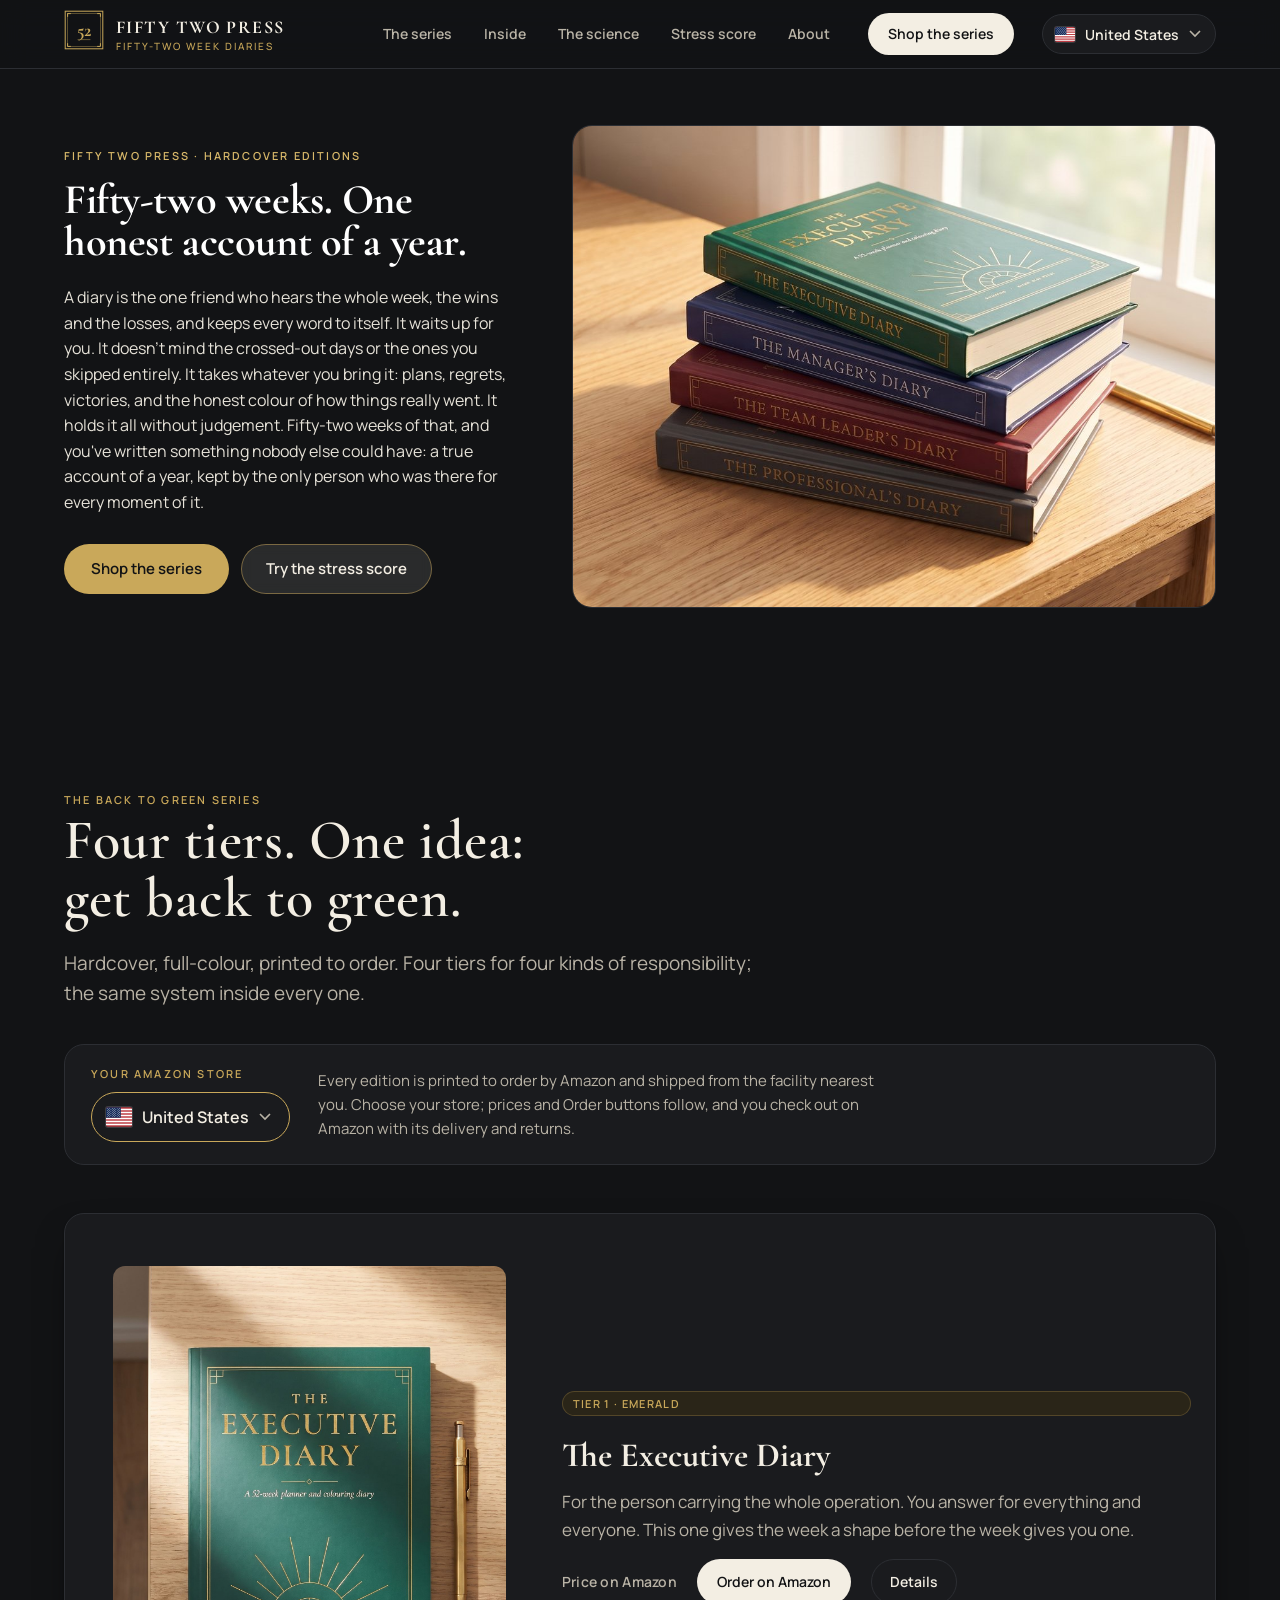
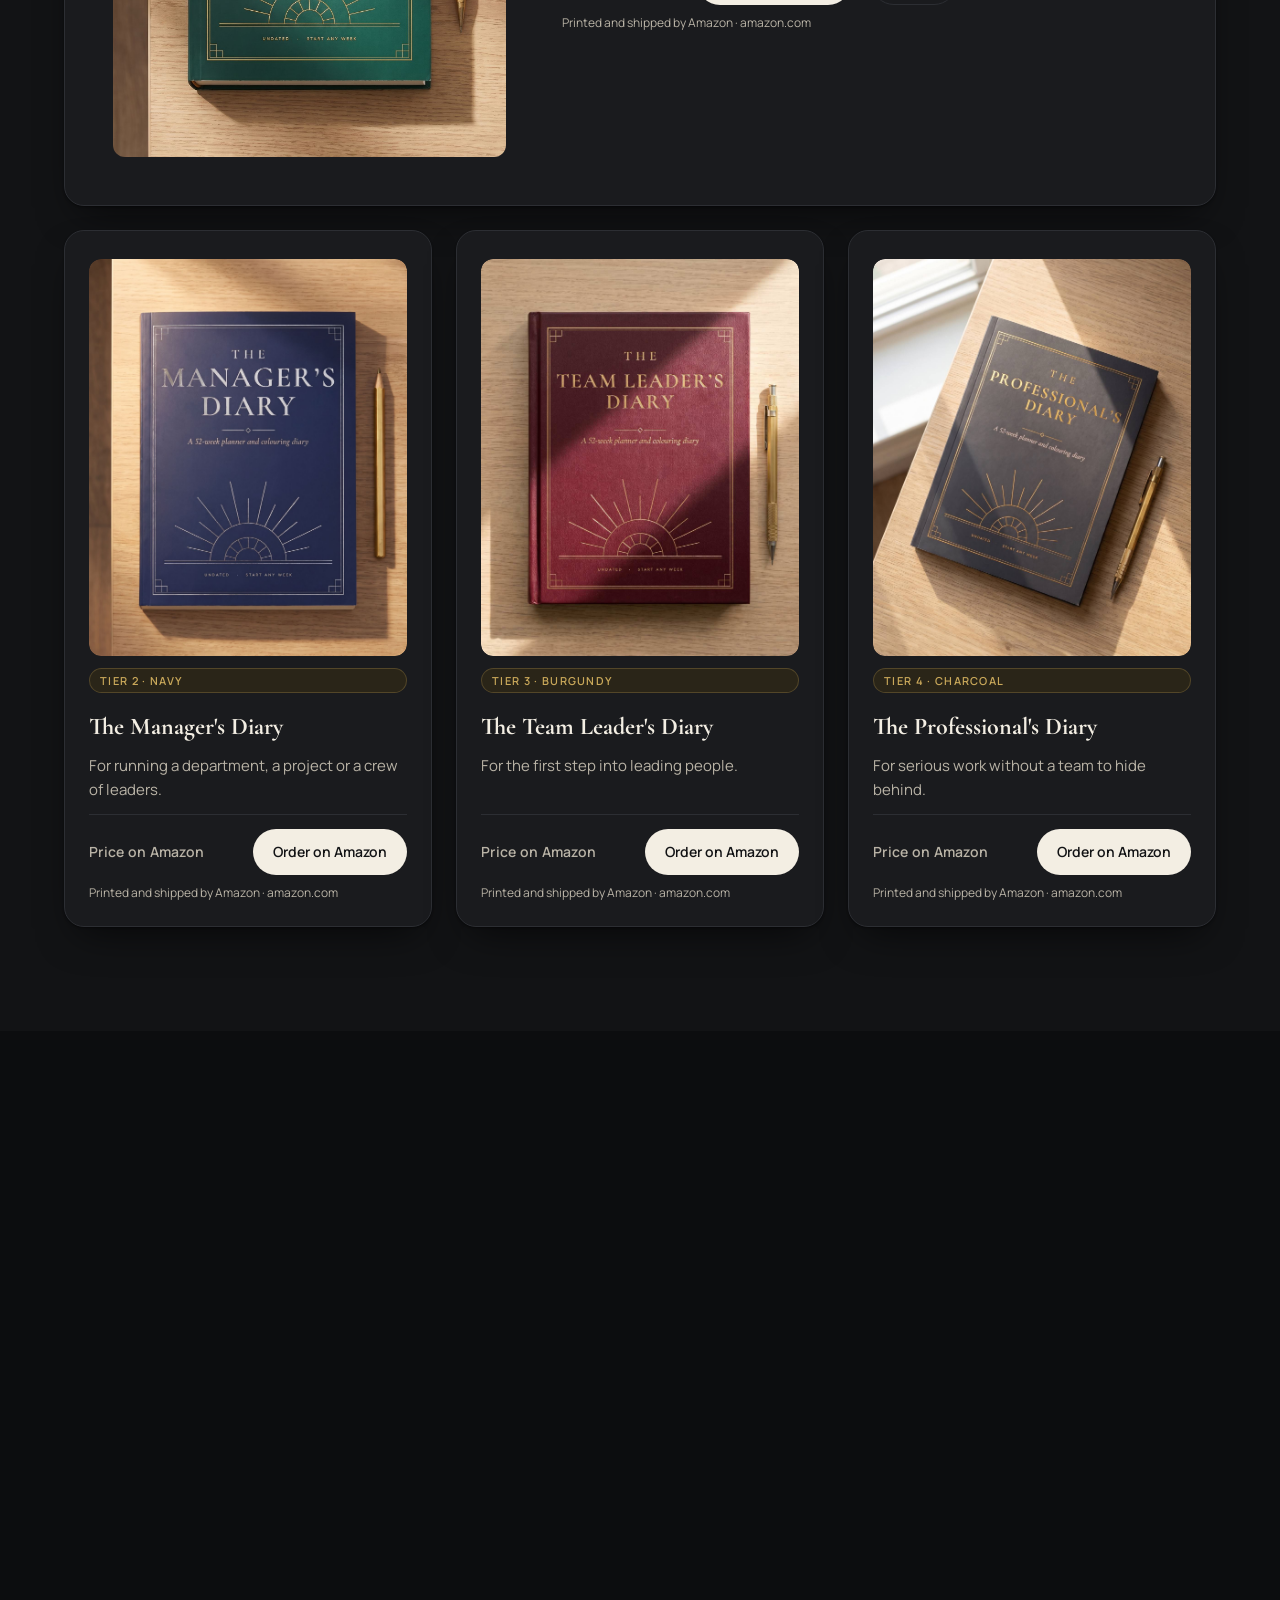
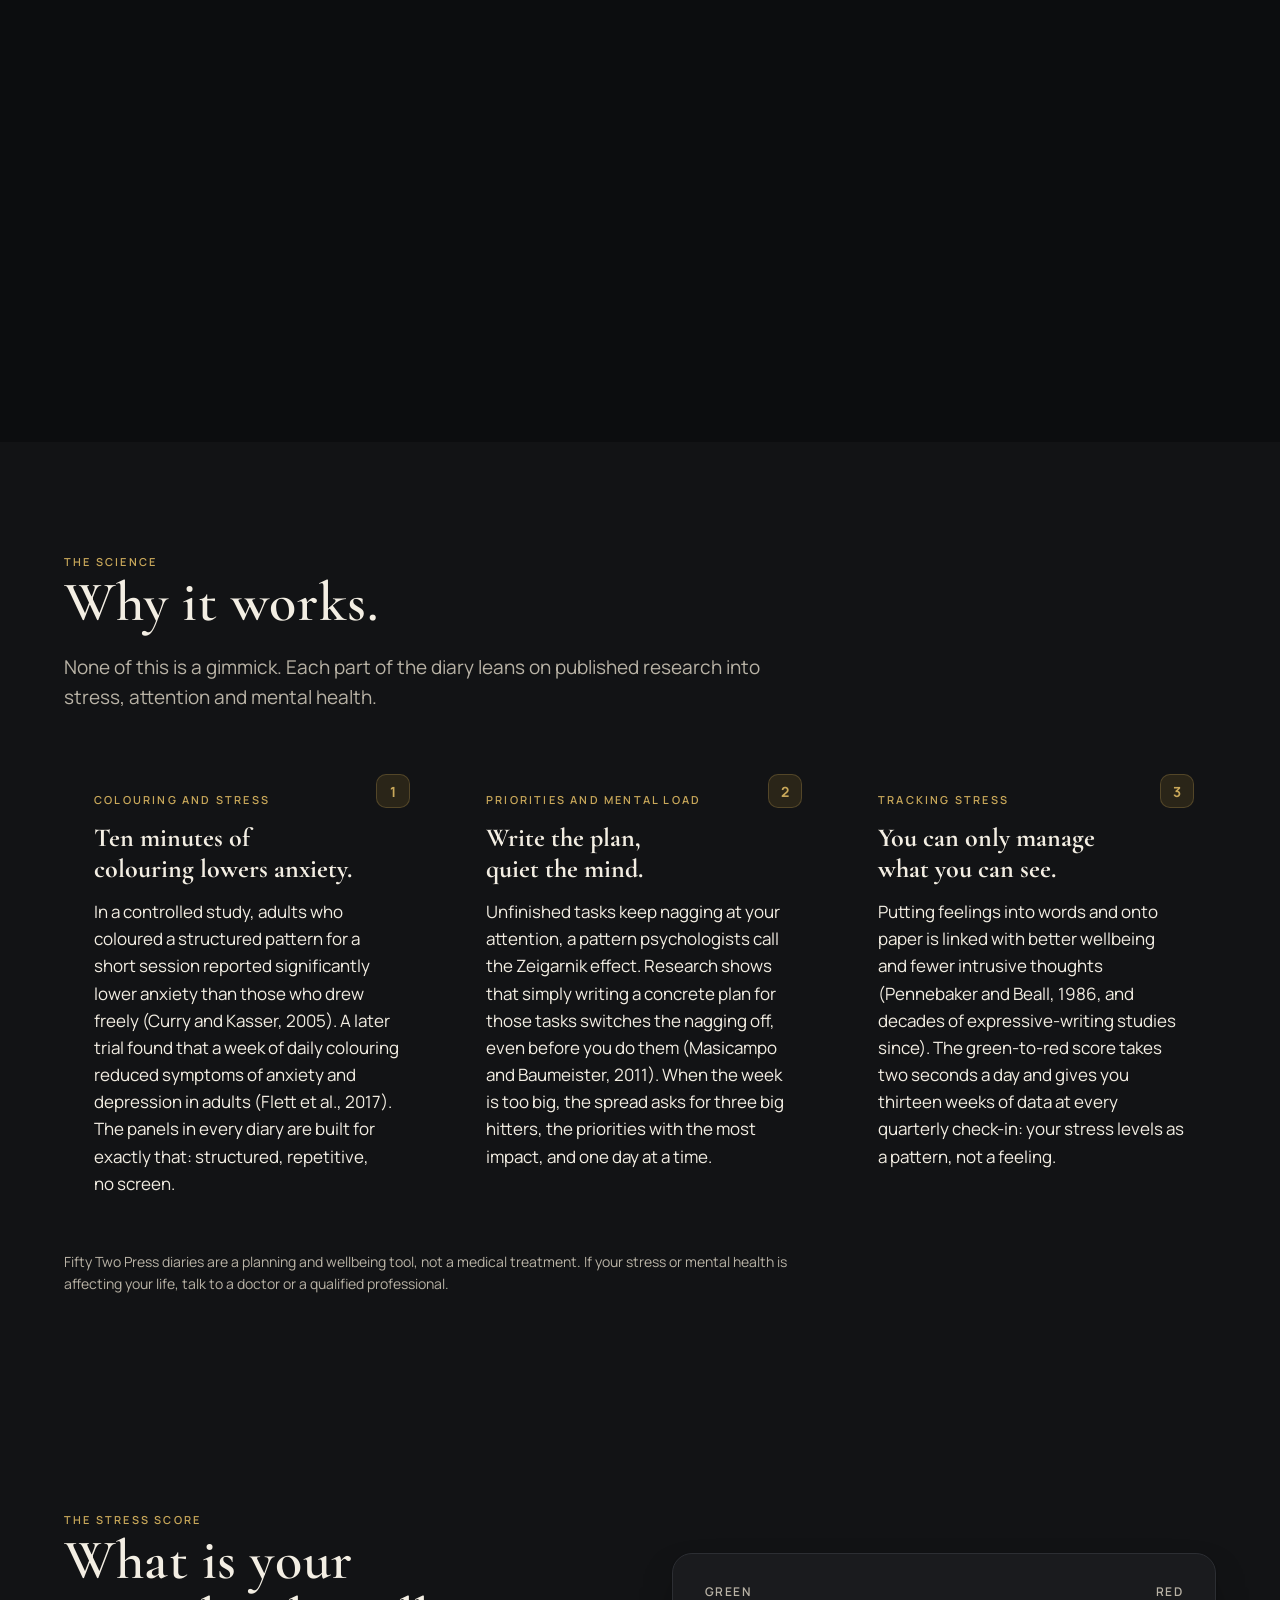
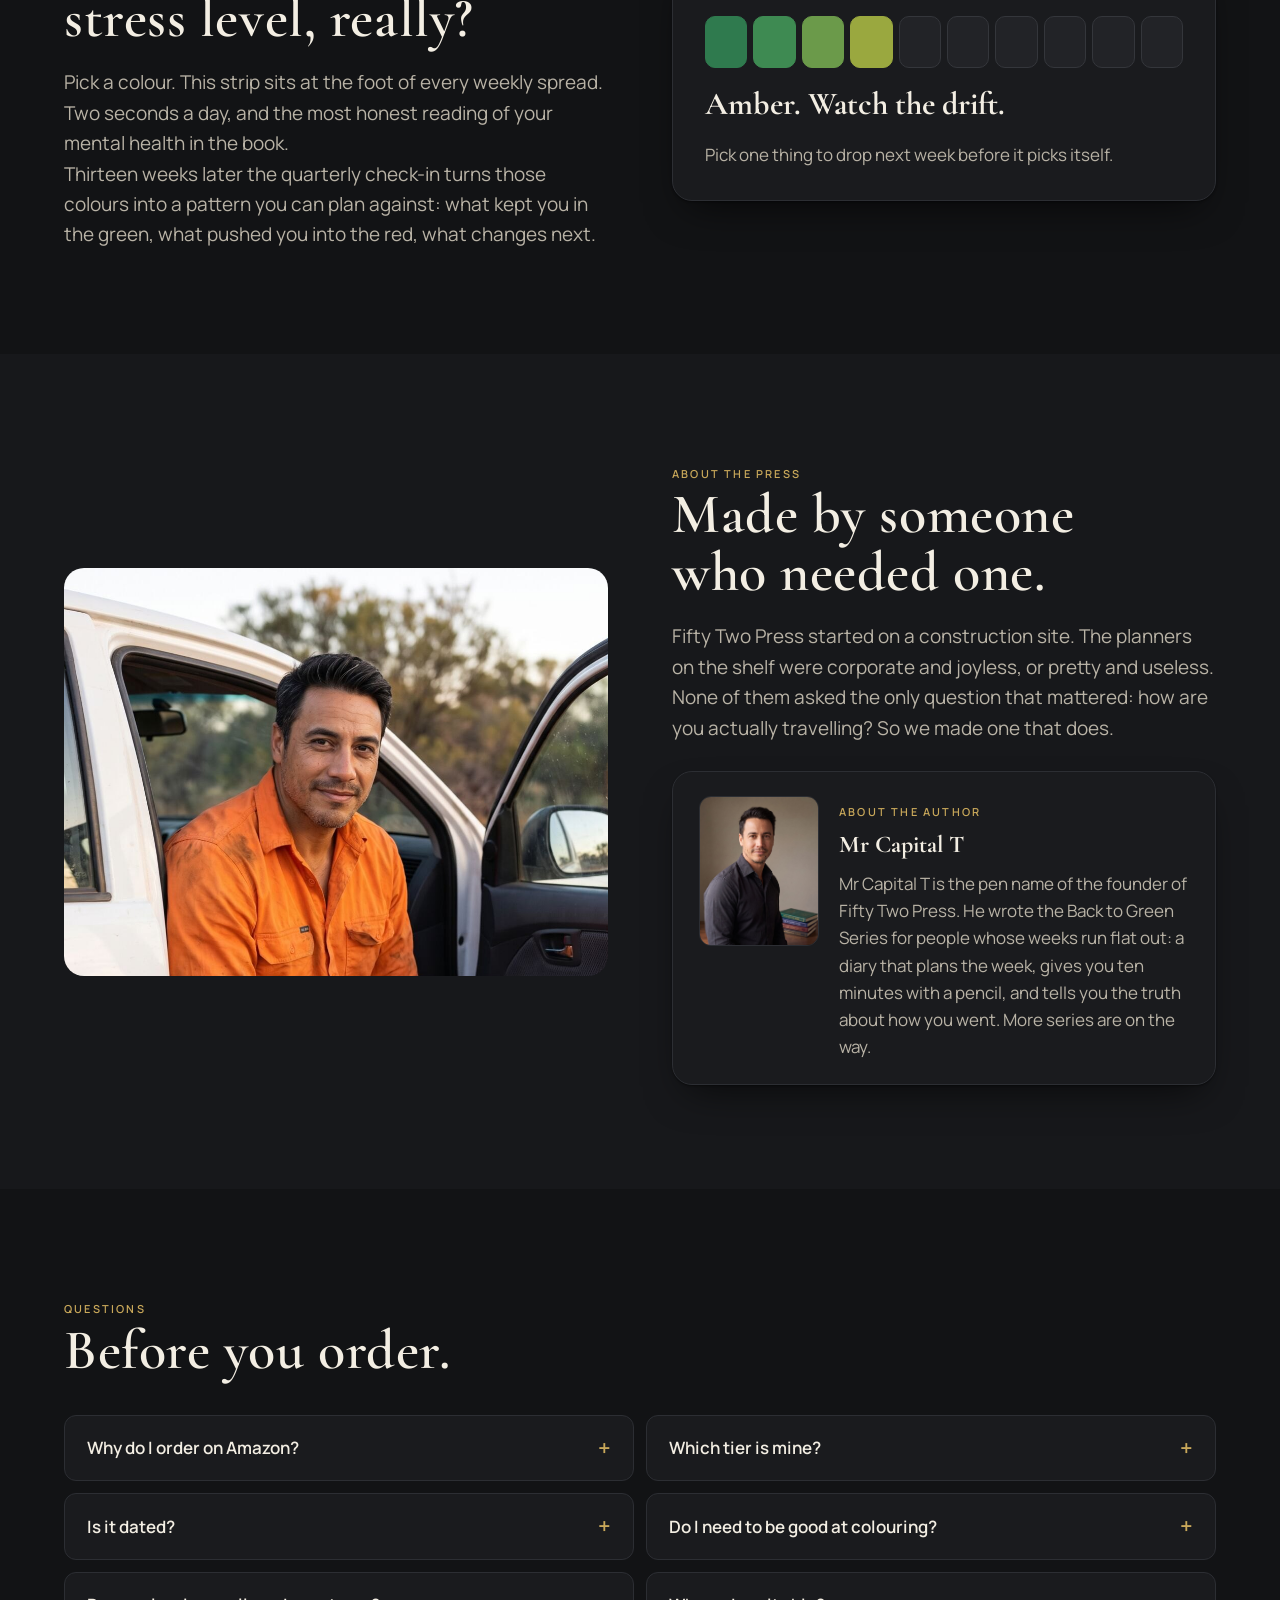
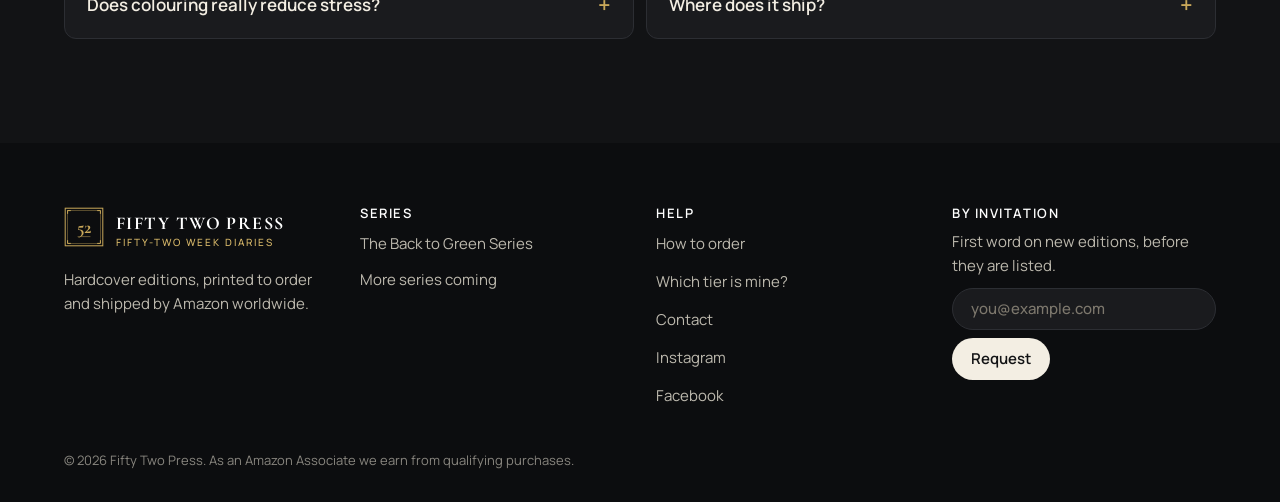
==== commit 169d3026: "About: founder photo and author portrait Co-Authored-By: Claude Fable 5.1 <noreply@anthropic.com> Cl" ====
--- a/index.html
+++ b/index.html
@@ -62,10 +62,10 @@
 <div aria-live="polite" class="verdict" data-verdict>Amber. Watch the drift.</div><p class="muted" data-advice>Pick one thing to drop next week before it picks itself.</p></div></div></div></section>
 
 <section id="about" class="sec" aria-labelledby="about-h" style="background:var(--c-soft)"><div class="wrap split">
-<figure class="photo rv"><img src="/assets/photos/stack.jpg" width="1400" height="1045" alt="The four Back to Green diaries stacked on a desk" decoding="async"></figure>
+<figure class="photo rv"><img src="/assets/photos/founder-ute.jpg" width="1080" height="1341" alt="The founder of Fifty Two Press at the end of a shift, holding the Team Leader's Diary" decoding="async"></figure>
 <div class="rv"><span class="eyebrow">About the press</span><h2 id="about-h" class="h2">Made by someone who needed one.</h2>
 <p class="lede">Fifty Two Press started on a construction site. The planners on the shelf were corporate and joyless, or pretty and useless. None of them asked the only question that mattered: how are you actually travelling? So we made one that does.</p>
-<div class="author"><span class="eyebrow">About the author</span><h3 class="h3">Mr Capital T</h3><p>Mr Capital T is the pen name of the founder of Fifty Two Press. He wrote the Back to Green Series for people whose weeks run flat out: a diary that plans the week, gives you ten minutes with a pencil, and tells you the truth about how you went. More series are on the way.</p></div>
+<div class="author author-card"><img class="author-photo" src="/assets/photos/author.jpg" width="1080" height="1341" alt="Mr Capital T" loading="lazy" decoding="async"><div><span class="eyebrow">About the author</span><h3 class="h3">Mr Capital T</h3><p>Mr Capital T is the pen name of the founder of Fifty Two Press. He wrote the Back to Green Series for people whose weeks run flat out: a diary that plans the week, gives you ten minutes with a pencil, and tells you the truth about how you went. More series are on the way.</p></div></div>
 </div></div></section>
 
 <section id="faq" class="sec" aria-labelledby="faq-h"><div class="wrap">
--- a/assets/site.css
+++ b/assets/site.css
@@ -227,3 +227,16 @@
 .card .h3+p{margin-top:14px}
 @media (max-width:480px){.order-bar .sp-btn .sp-name{display:inline}.order-bar .sp-btn{padding:0 16px}.order-bar .storepick{width:100%}.order-bar .sp-btn{width:100%;justify-content:space-between}
 .hero-ctas{display:grid;grid-template-columns:1fr;gap:10px}.hero-ctas a{width:100%;justify-content:center;text-align:center}}
+/* hero: aligned to the page column */
+.hero{display:grid;grid-template-columns:minmax(0,5fr) minmax(0,7fr);gap:48px;align-items:center;max-width:1200px;margin:0 auto;padding:56px 24px 72px;overflow:visible}
+.hero>img{grid-column:2;grid-row:1;width:100%;height:100%;min-height:0;aspect-ratio:4/3;max-height:600px;object-fit:cover;object-position:70% 50%;border-radius:var(--r);border:1px solid var(--c-line)}
+.hero .wrap{grid-column:1;grid-row:1;padding:0;max-width:none}
+.hero-panel{max-width:none}
+@media (min-width:1300px){.hero .wrap{padding-left:0}}
+@media (max-width:1100px){.hero{grid-template-columns:1fr 1fr;gap:32px}.hero .wrap{padding:0}}
+@media (max-width:760px){.hero{grid-template-columns:1fr;gap:28px;padding:20px 24px 40px}.hero>img{grid-column:1;grid-row:1;aspect-ratio:4/3;height:auto;max-height:none}.hero .wrap{grid-row:2;padding:0}}
+
+.author-card{display:grid;grid-template-columns:120px 1fr;gap:20px;align-items:start}
+.author-photo{width:120px;height:150px;object-fit:cover;object-position:50% 20%;border-radius:12px;border:1px solid var(--c-line)}
+@media (max-width:480px){.author-card{grid-template-columns:1fr}.author-photo{width:96px;height:120px}}
+#about .photo img{aspect-ratio:4/5;height:auto;object-position:50% 30%}
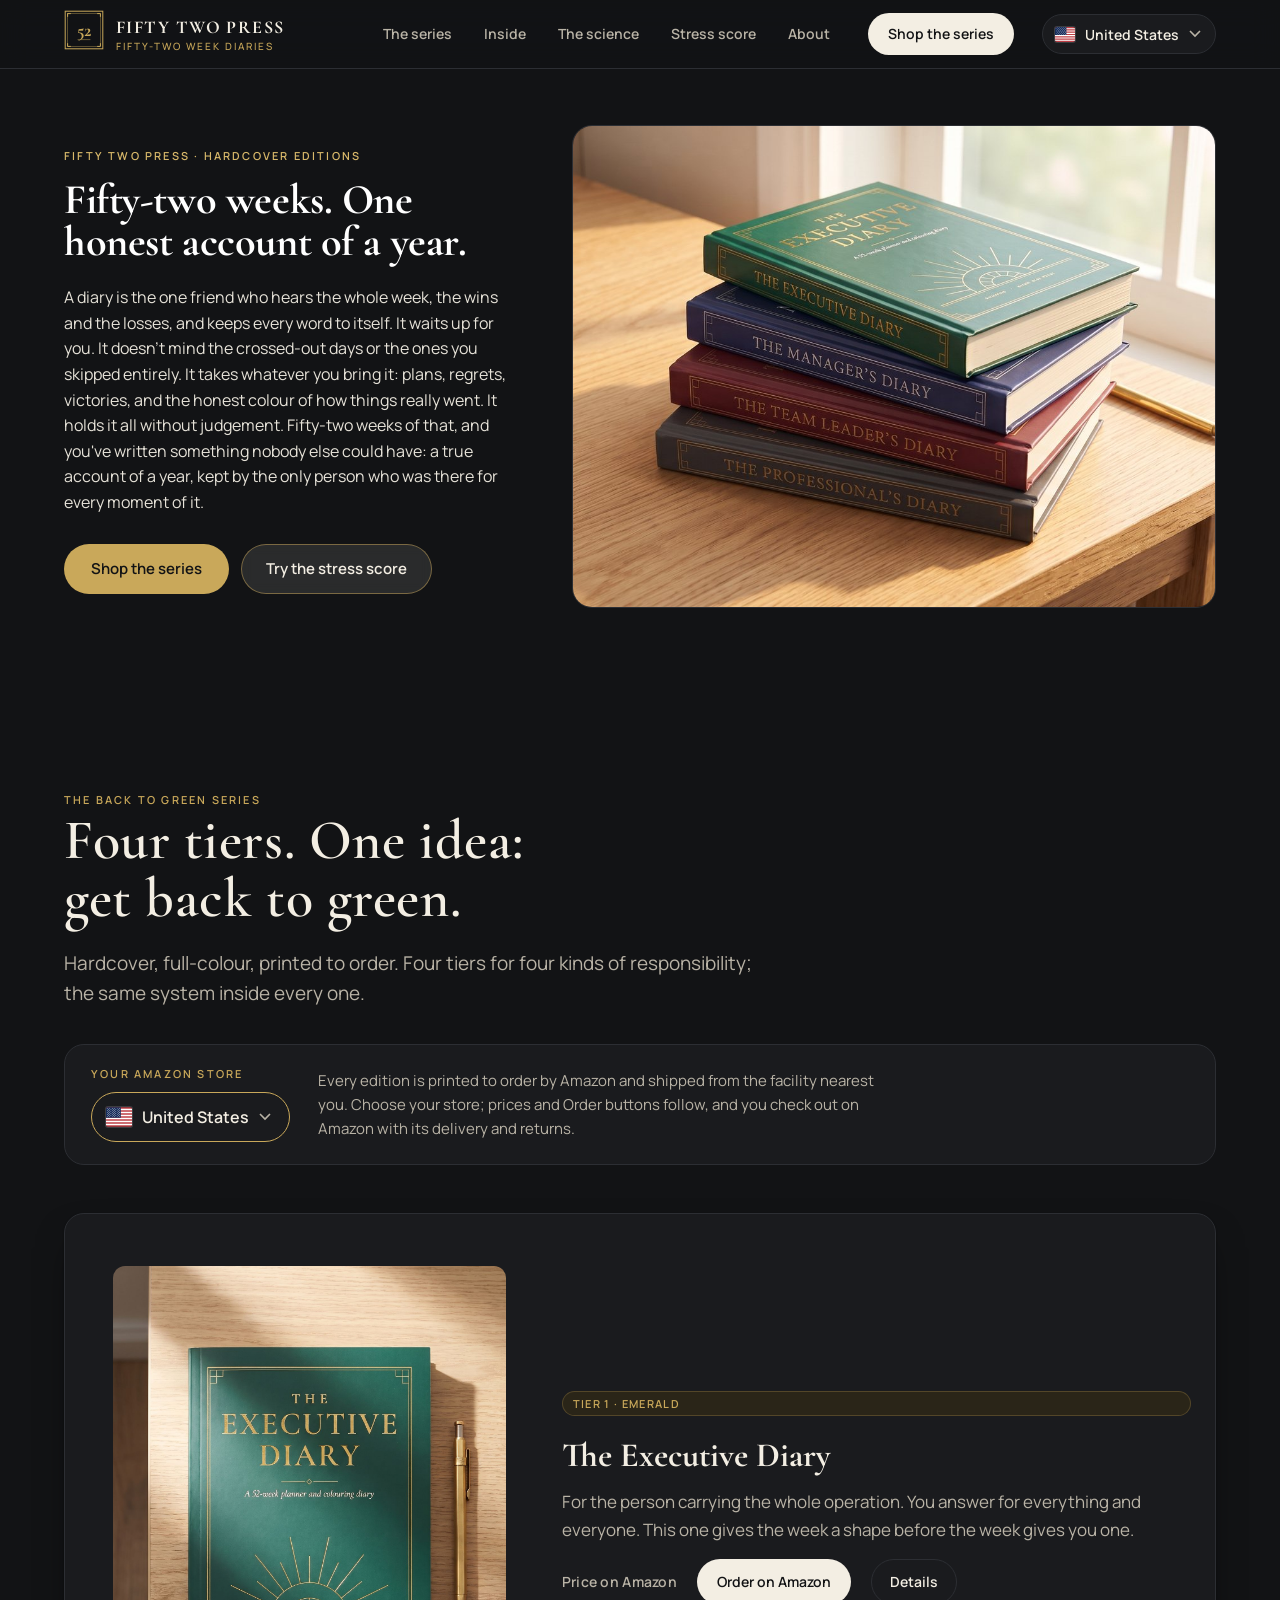
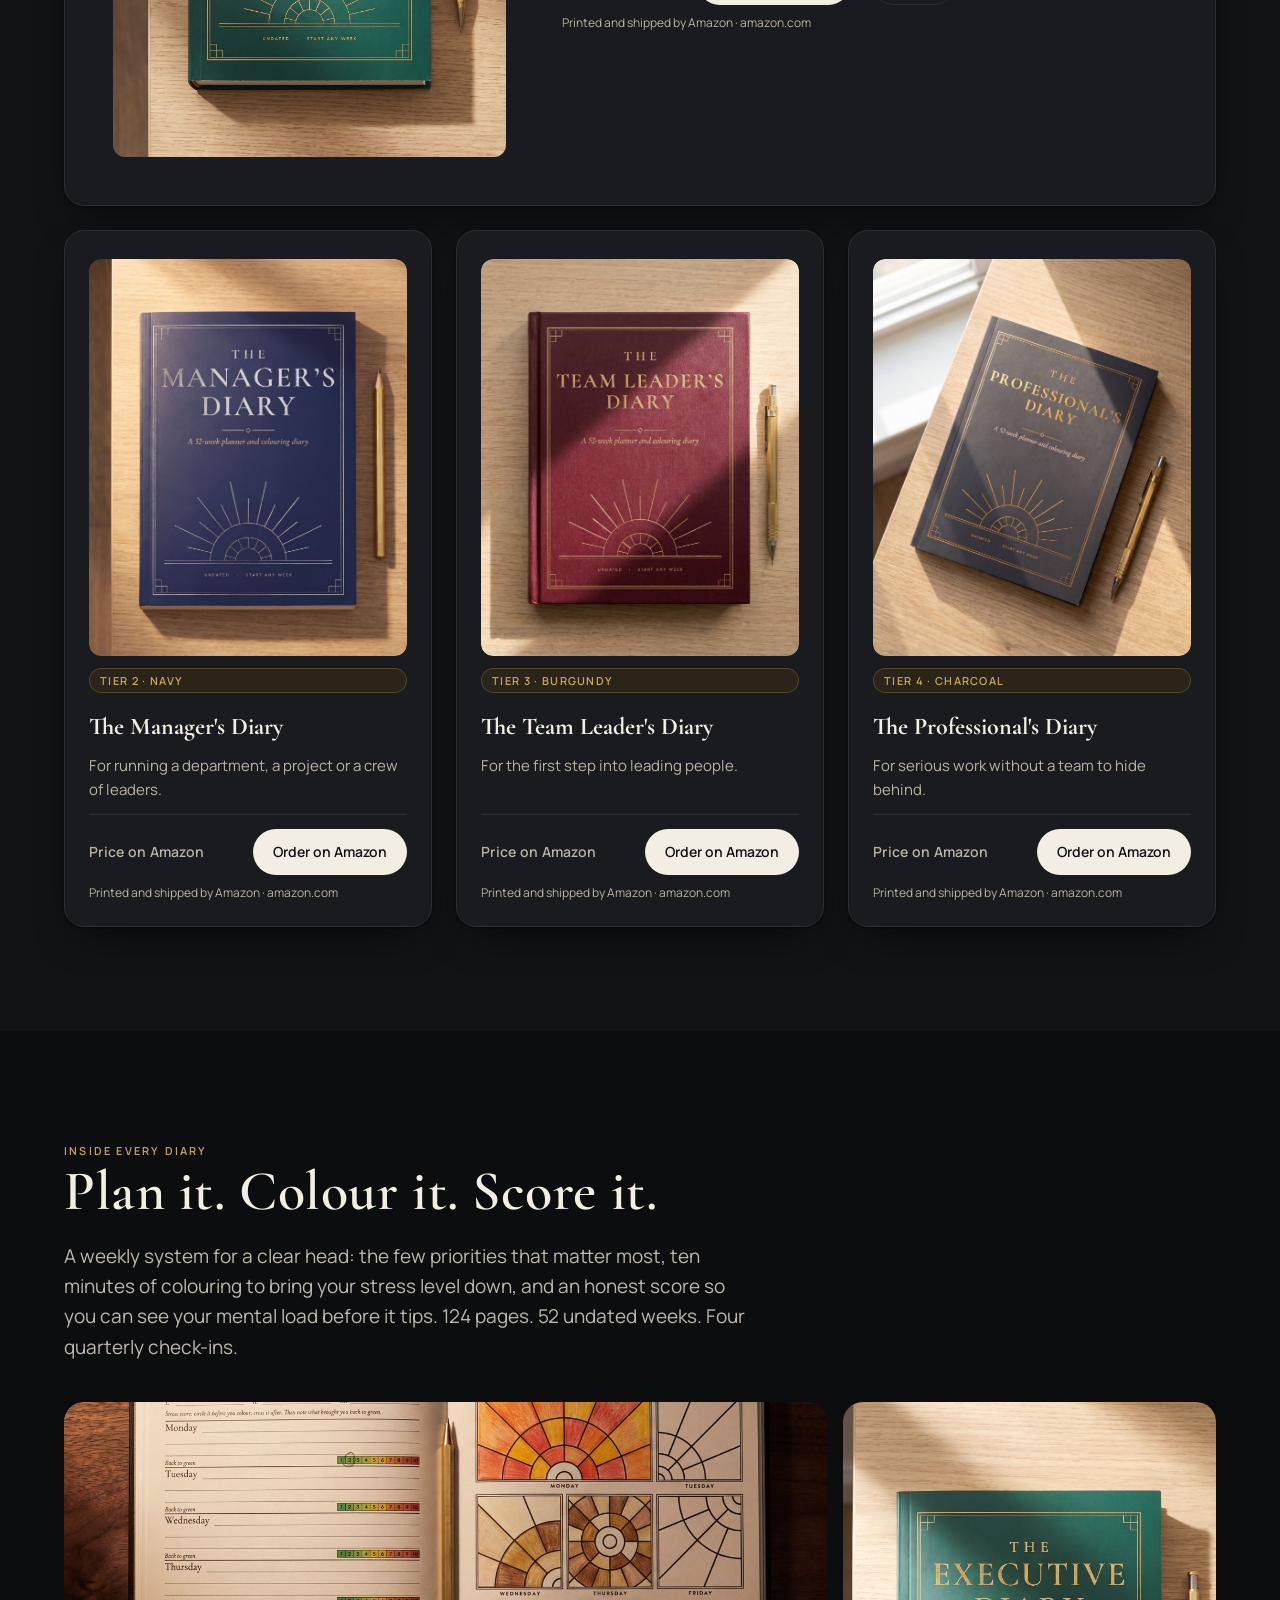
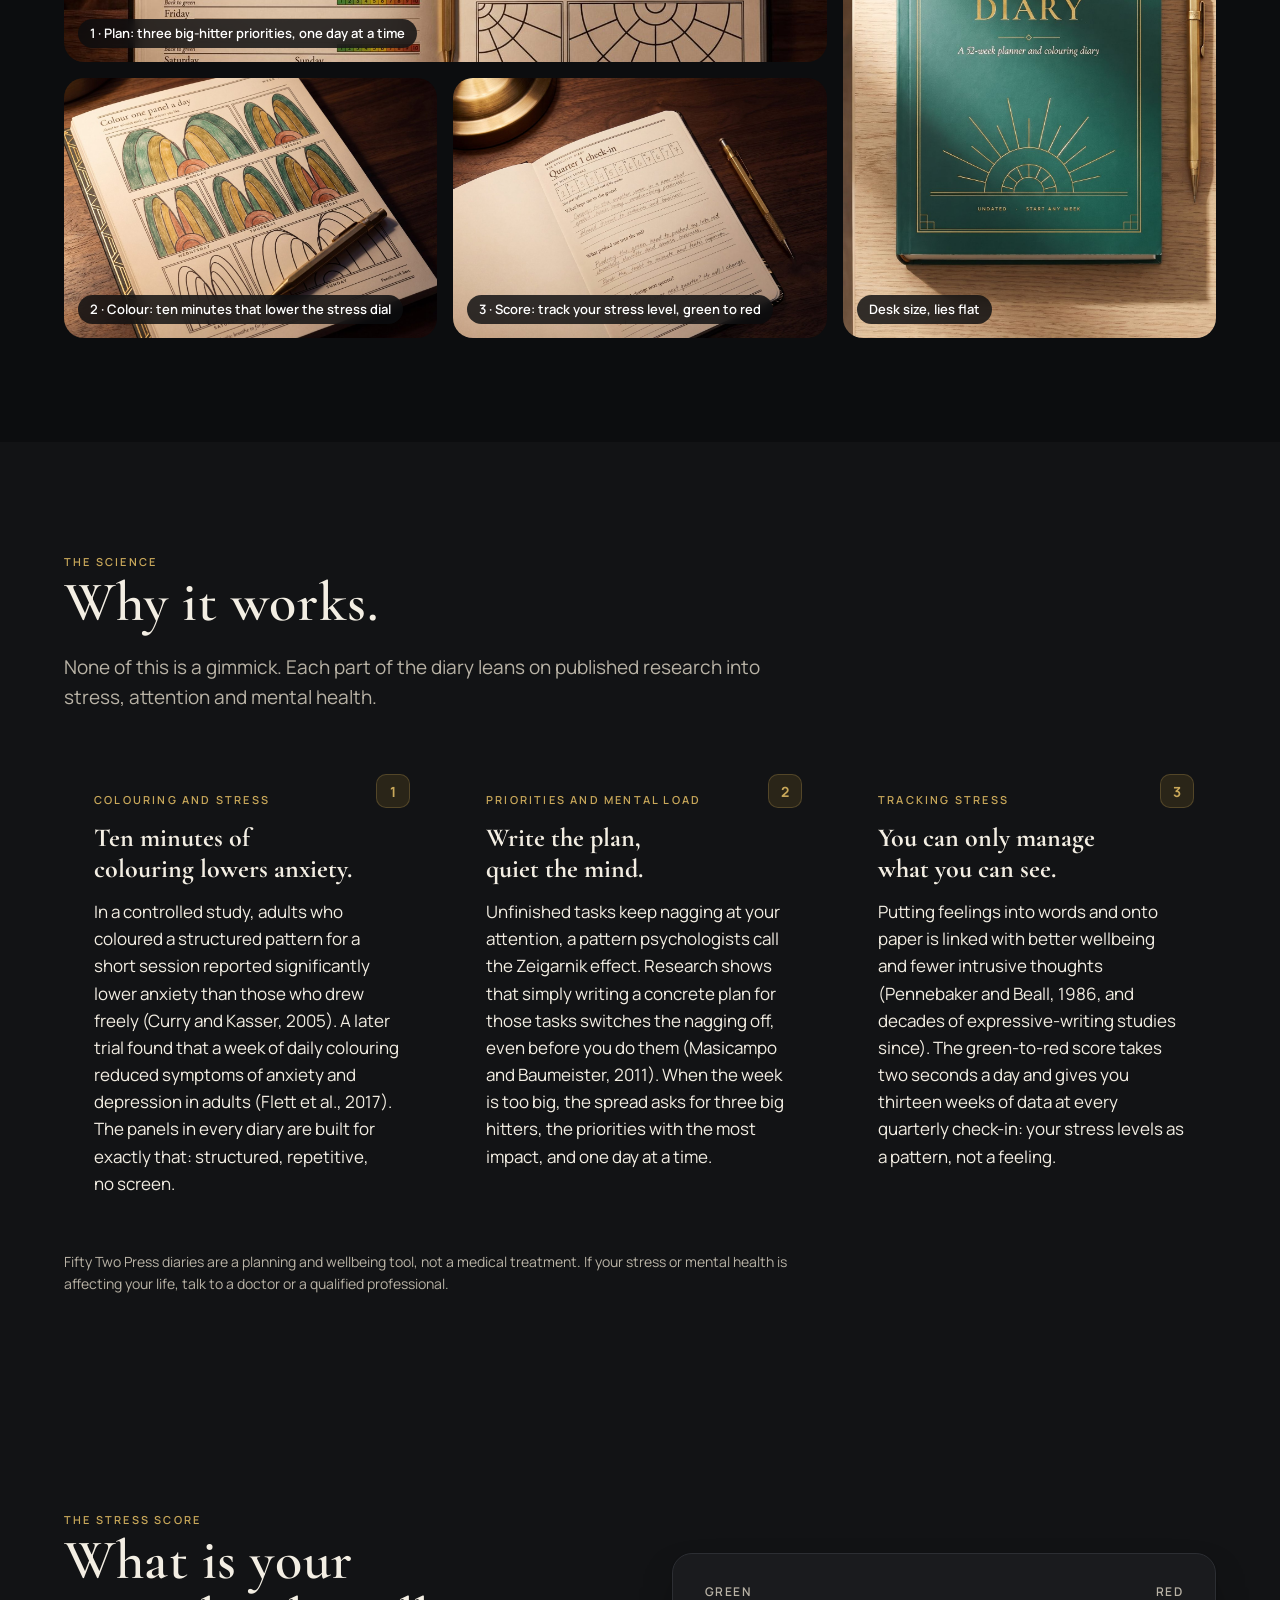
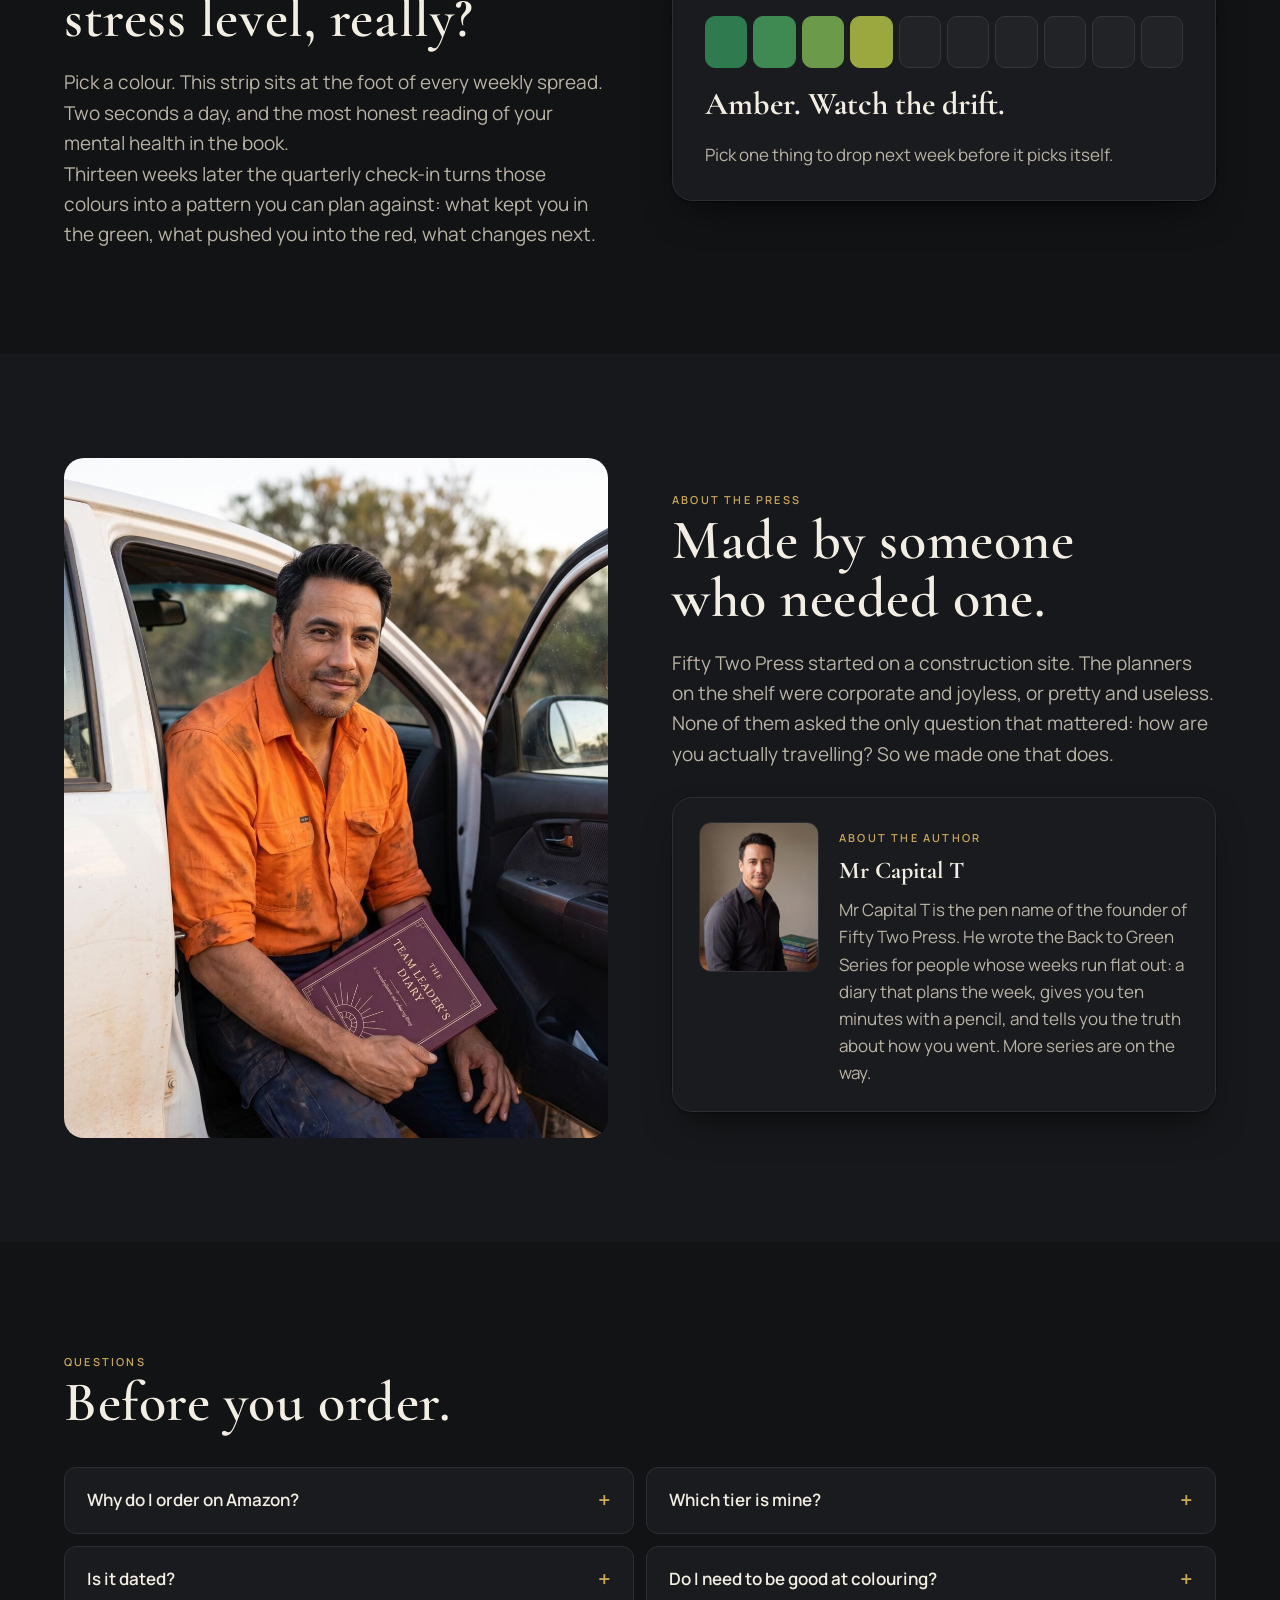
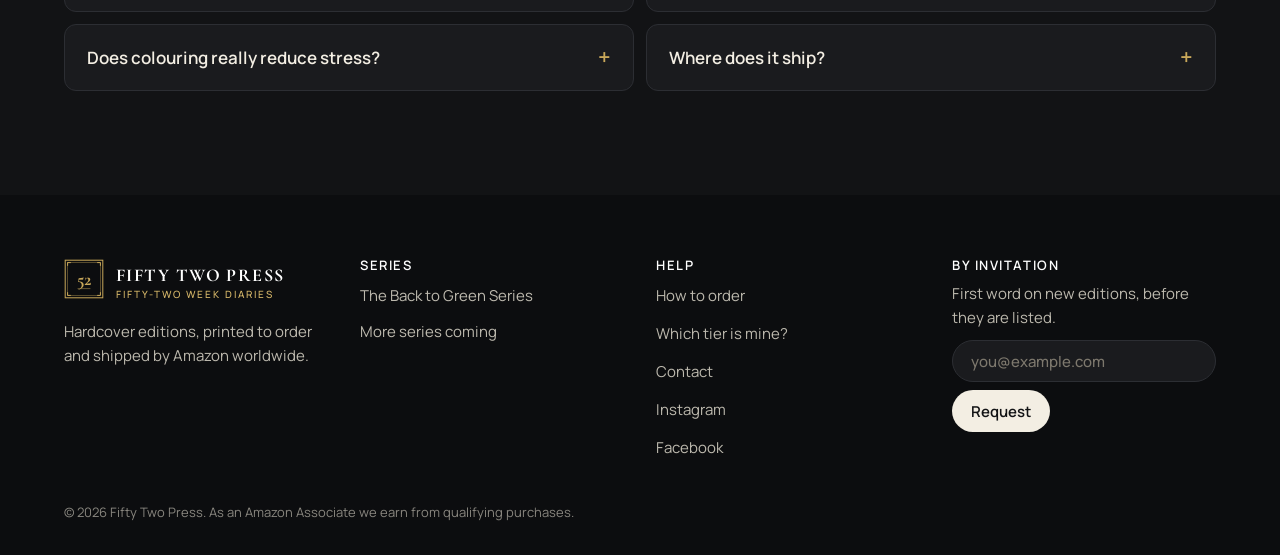
==== commit 51ff75ea: "Attribution: per-ad Associates tracking IDs, Meta Pixel hooks, signup form wiring Co-Authored-By: Cl" ====
--- a/index.html
+++ b/index.html
@@ -75,5 +75,5 @@
 <div style="display:flex;flex-direction:column;gap:10px"><strong>Series</strong><a href="/#series">The Back to Green Series</a><span>More series coming</span></div>
 <div style="display:flex;flex-direction:column;gap:10px"><strong>Help</strong><a href="/#faq">How to order</a><a href="/#faq">Which tier is mine?</a><a href="mailto:hello@fiftytwopress.com">Contact</a><a href="https://www.instagram.com/fiftytwopress" rel="noopener" target="_blank">Instagram</a><a href="https://www.facebook.com/profile.php?id=61587081400000" rel="noopener" target="_blank">Facebook</a></div>
 <div style="display:flex;flex-direction:column;gap:10px"><strong>By invitation</strong><span>First word on new editions, before they are listed.</span>
-<form action="mailto:hello@fiftytwopress.com" method="get" style="display:flex;gap:8px;flex-wrap:wrap"><label for="news-email" class="sr-only">Email address</label><input id="news-email" name="subject" type="email" class="input" placeholder="you@example.com" required style="flex:1 1 160px;min-height:42px"><button type="submit" class="cta-notify" style="min-height:42px;padding:0 18px">Request</button></form></div>
+<form action="mailto:hello@fiftytwopress.com" method="get" target="_blank" data-signup style="display:flex;gap:8px;flex-wrap:wrap"><label for="news-email" class="sr-only">Email address</label><input id="news-email" name="subject" type="email" class="input" placeholder="you@example.com" required style="flex:1 1 160px;min-height:42px"><button type="submit" class="cta-notify" style="min-height:42px;padding:0 18px">Request</button></form></div>
 </div><div class="wrap" style="padding-bottom:32px;font-size:13px;opacity:.7">&copy; 2026 Fifty Two Press. As an Amazon Associate we earn from qualifying purchases.</div></footer></div><script id="store-config" type="application/json">{"stores":[{"code":"AU","label":"Australia","domain":"amazon.com.au","tag":"fiftytwopress-22","cur":"AUD"},{"code":"US","label":"United States","domain":"amazon.com","tag":"fiftytwopress-20","cur":"USD"},{"code":"GB","label":"United Kingdom","domain":"amazon.co.uk","tag":"","cur":"GBP"},{"code":"CA","label":"Canada","domain":"amazon.ca","tag":"","cur":"CAD"},{"code":"DE","label":"Germany","domain":"amazon.de","tag":"","cur":"EUR"},{"code":"FR","label":"France","domain":"amazon.fr","tag":"","cur":"EUR"},{"code":"IT","label":"Italy","domain":"amazon.it","tag":"","cur":"EUR"},{"code":"ES","label":"Spain","domain":"amazon.es","tag":"","cur":"EUR"},{"code":"NL","label":"Netherlands","domain":"amazon.nl","tag":"","cur":"EUR"},{"code":"JP","label":"Japan","domain":"amazon.co.jp","tag":"","cur":"JPY"}],"prices":{}}</script><script src="/assets/site.js" defer></script></body></html>
--- a/assets/site.css
+++ b/assets/site.css
@@ -239,4 +239,4 @@
 .author-card{display:grid;grid-template-columns:120px 1fr;gap:20px;align-items:start}
 .author-photo{width:120px;height:150px;object-fit:cover;object-position:50% 20%;border-radius:12px;border:1px solid var(--c-line)}
 @media (max-width:480px){.author-card{grid-template-columns:1fr}.author-photo{width:96px;height:120px}}
-#about .photo img{aspect-ratio:4/5;height:auto;object-position:50% 30%}
+#about .photo{aspect-ratio:4/5}#about .photo img{object-position:50% 30%}
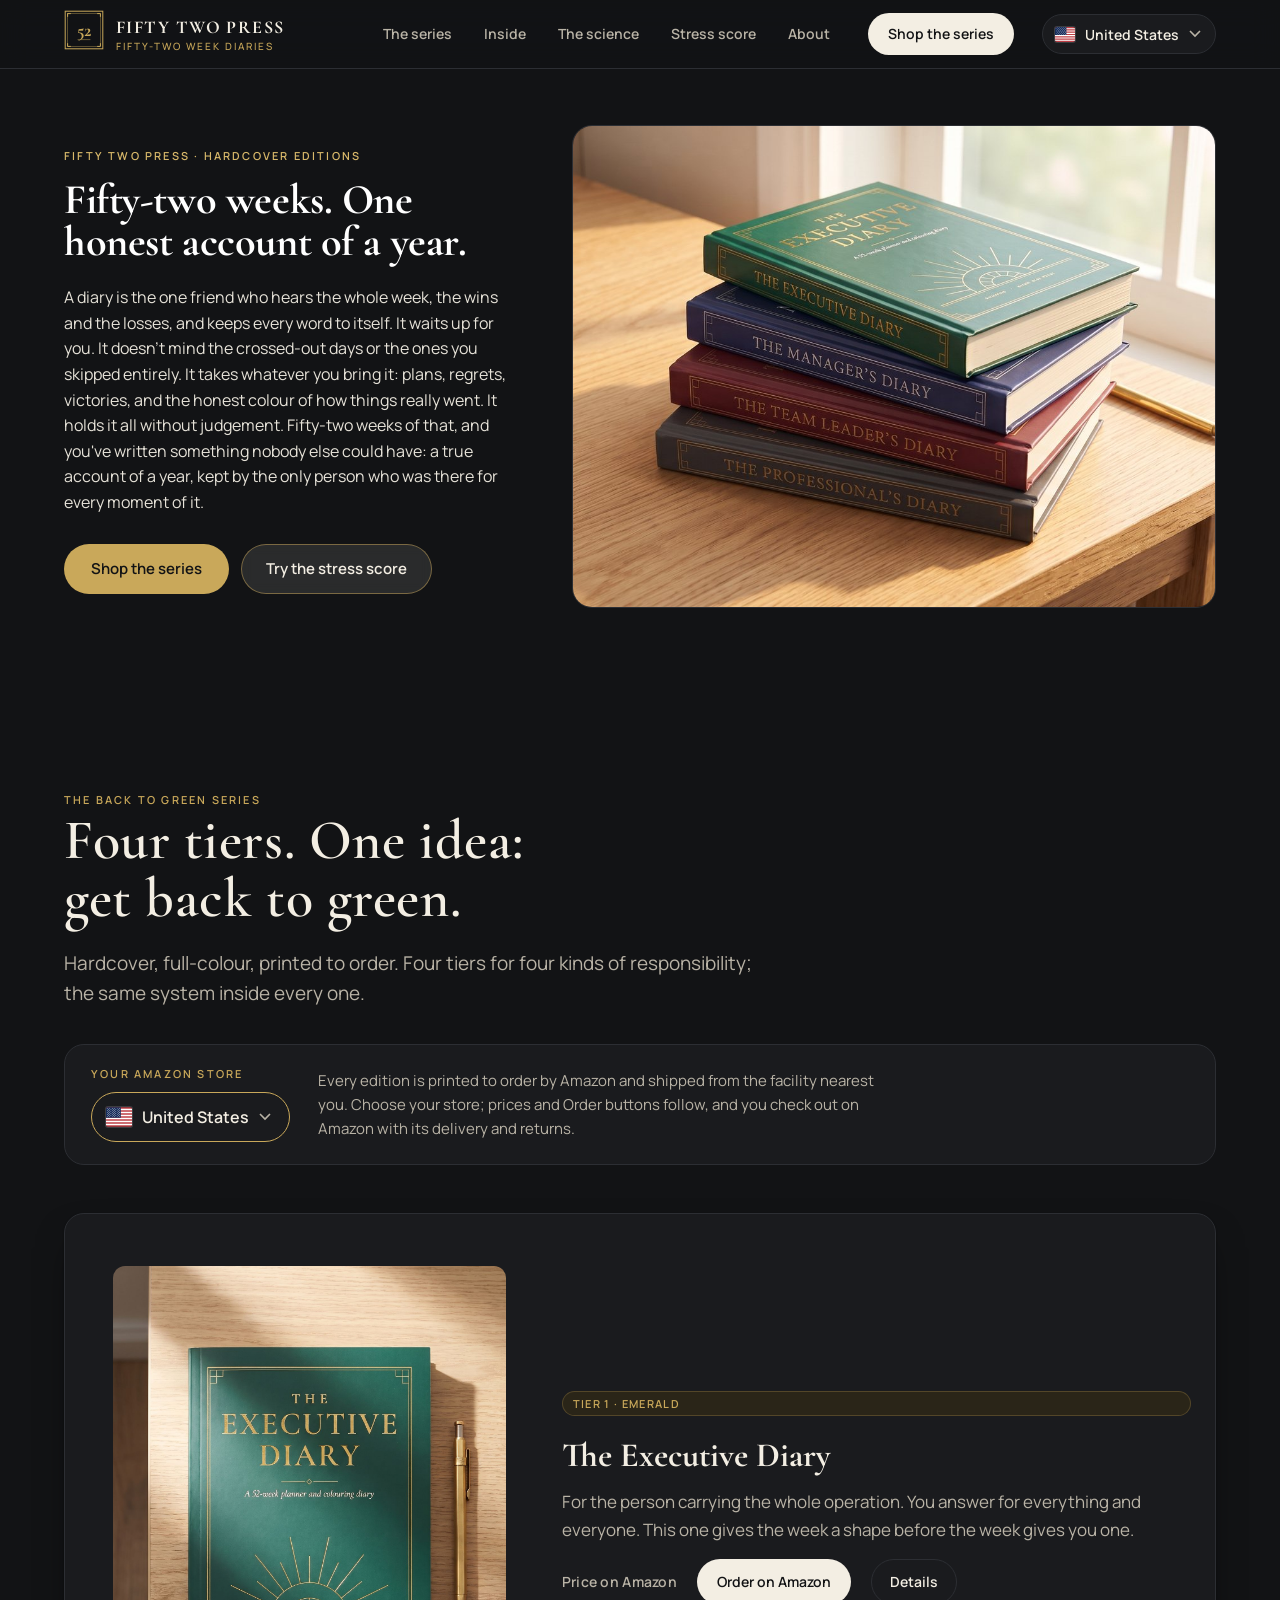
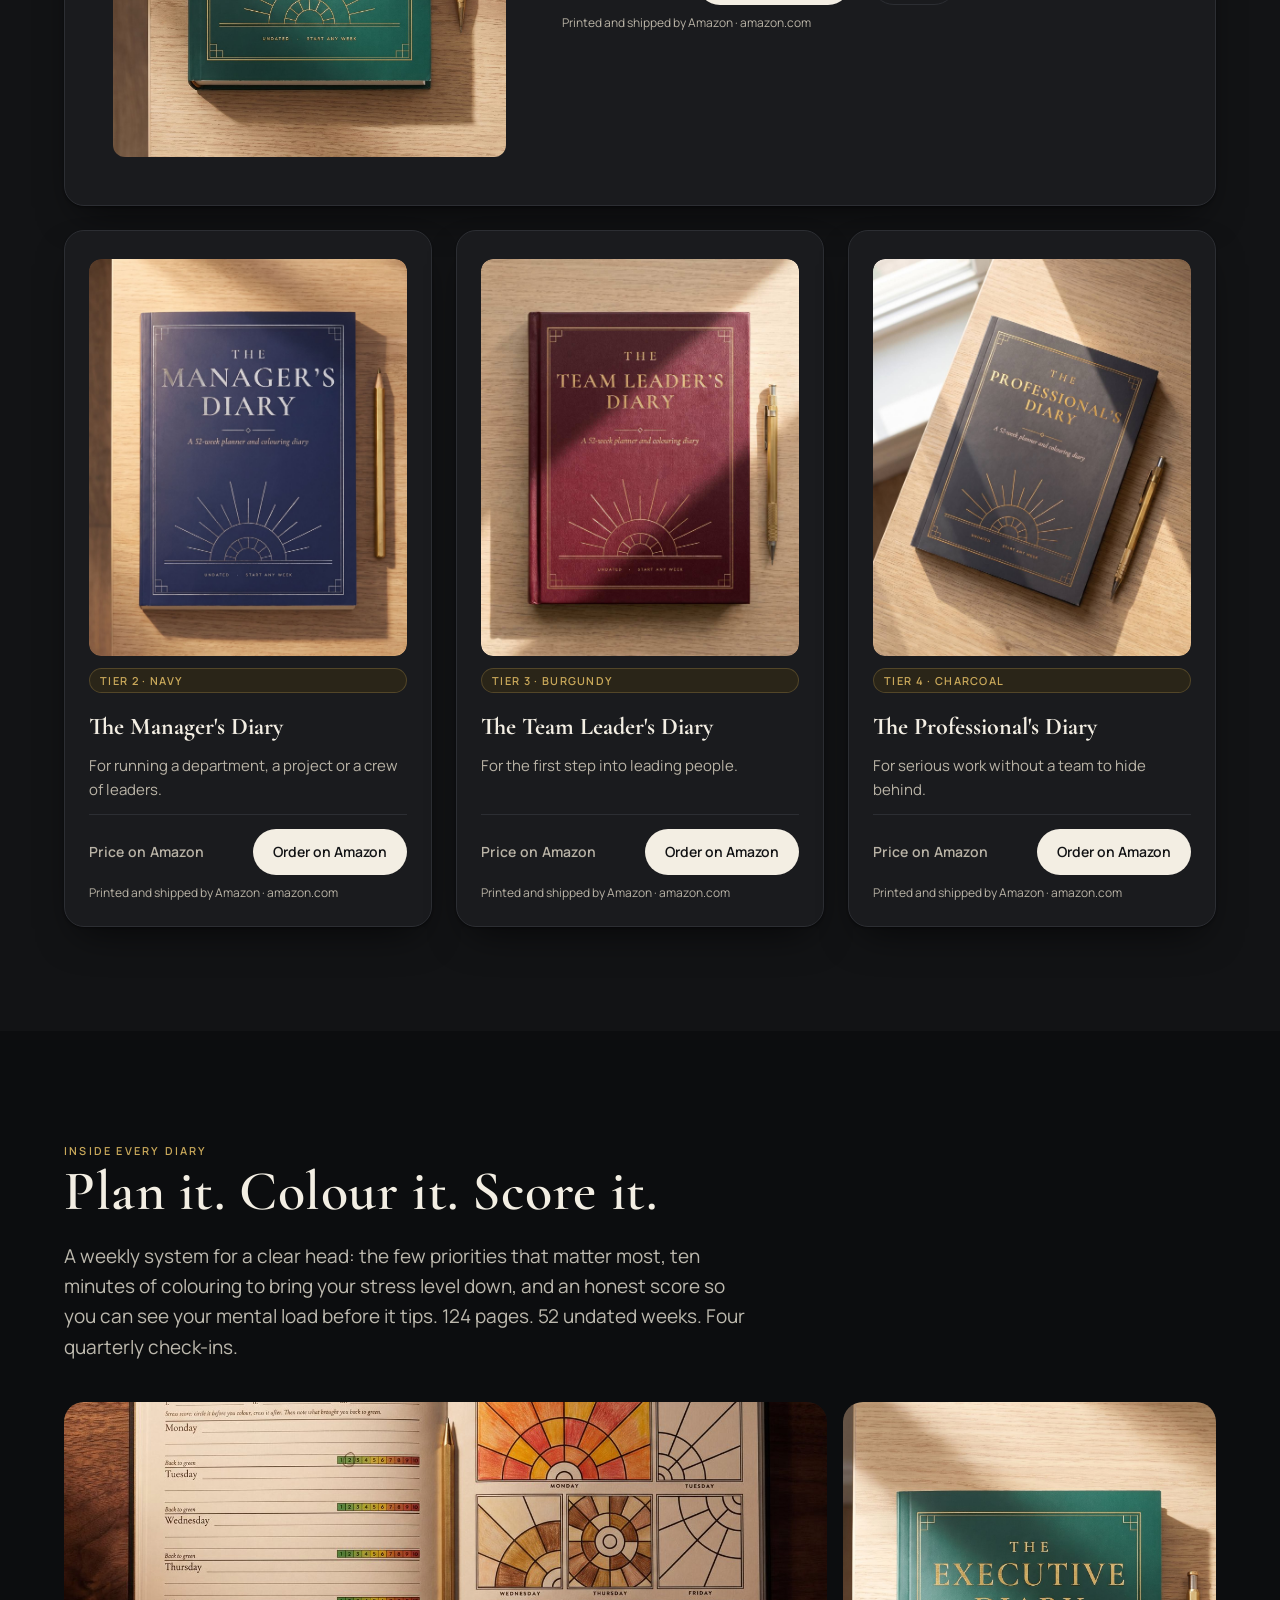
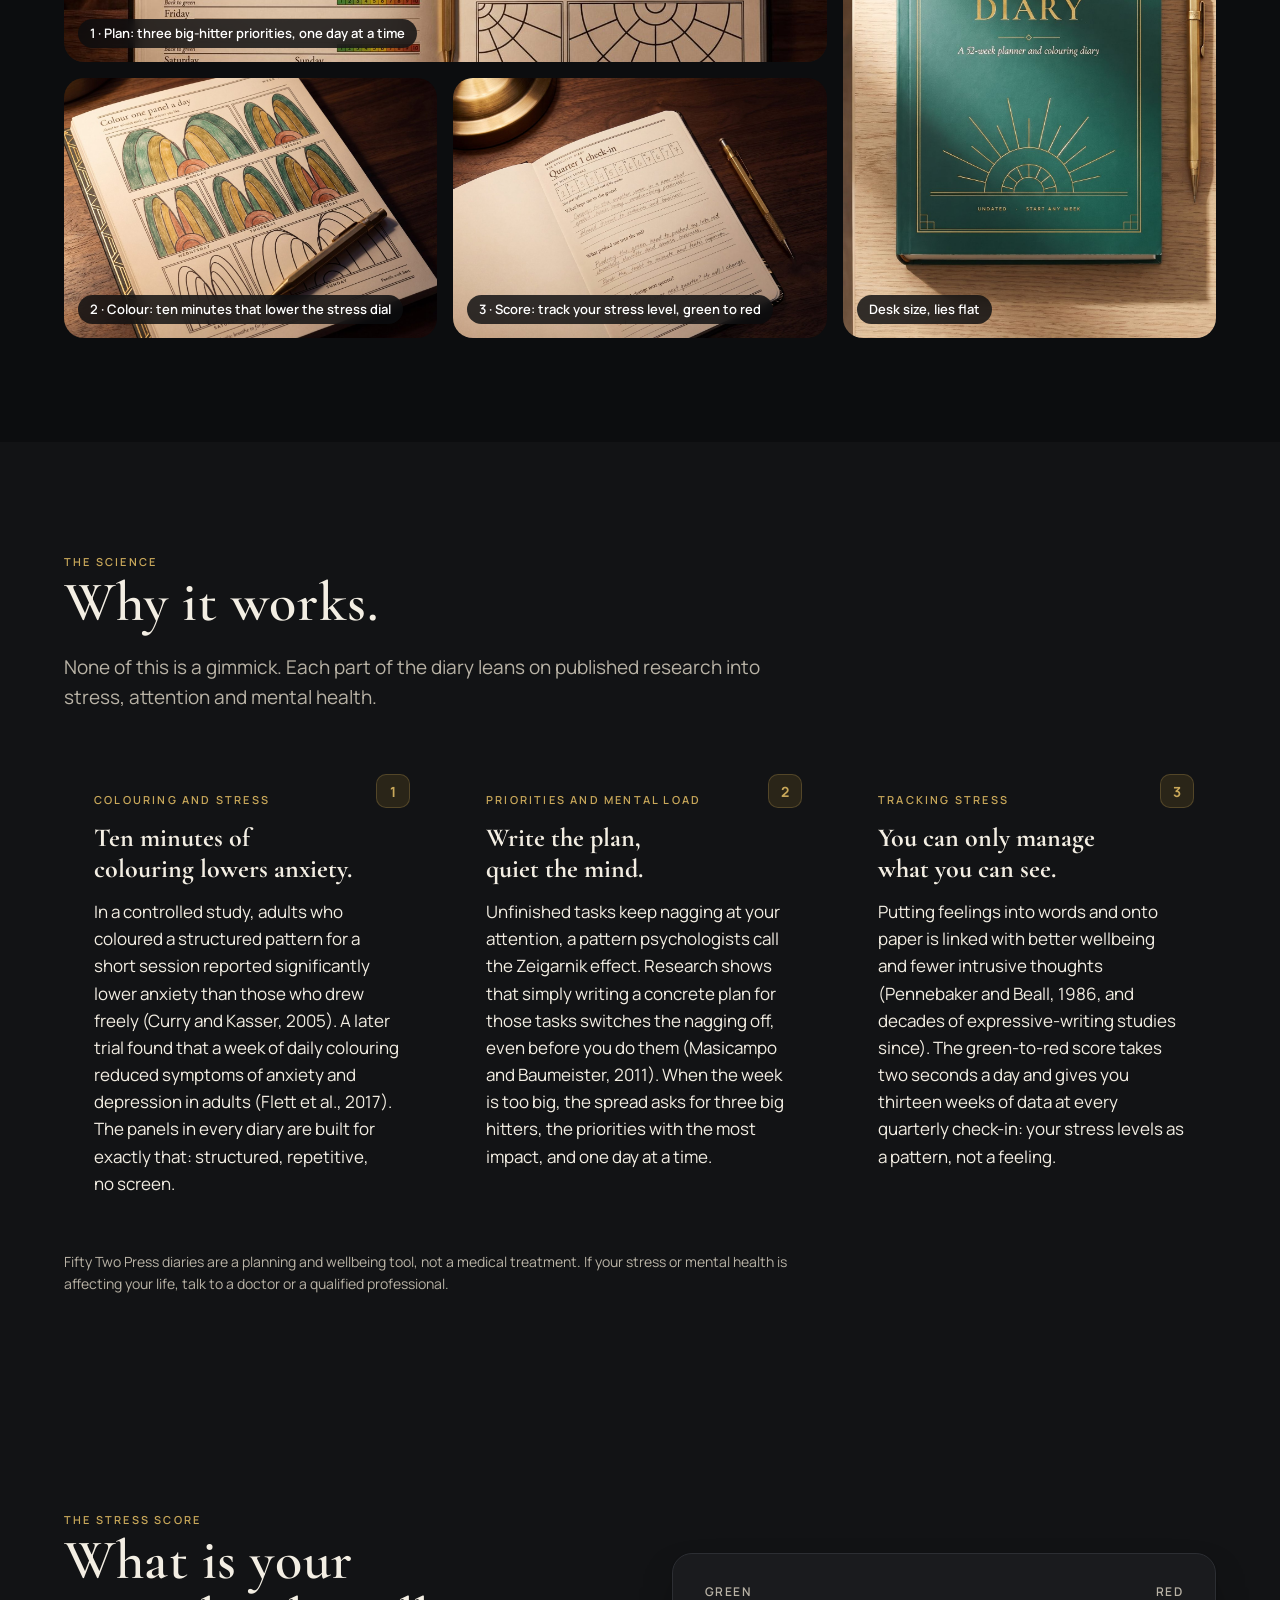
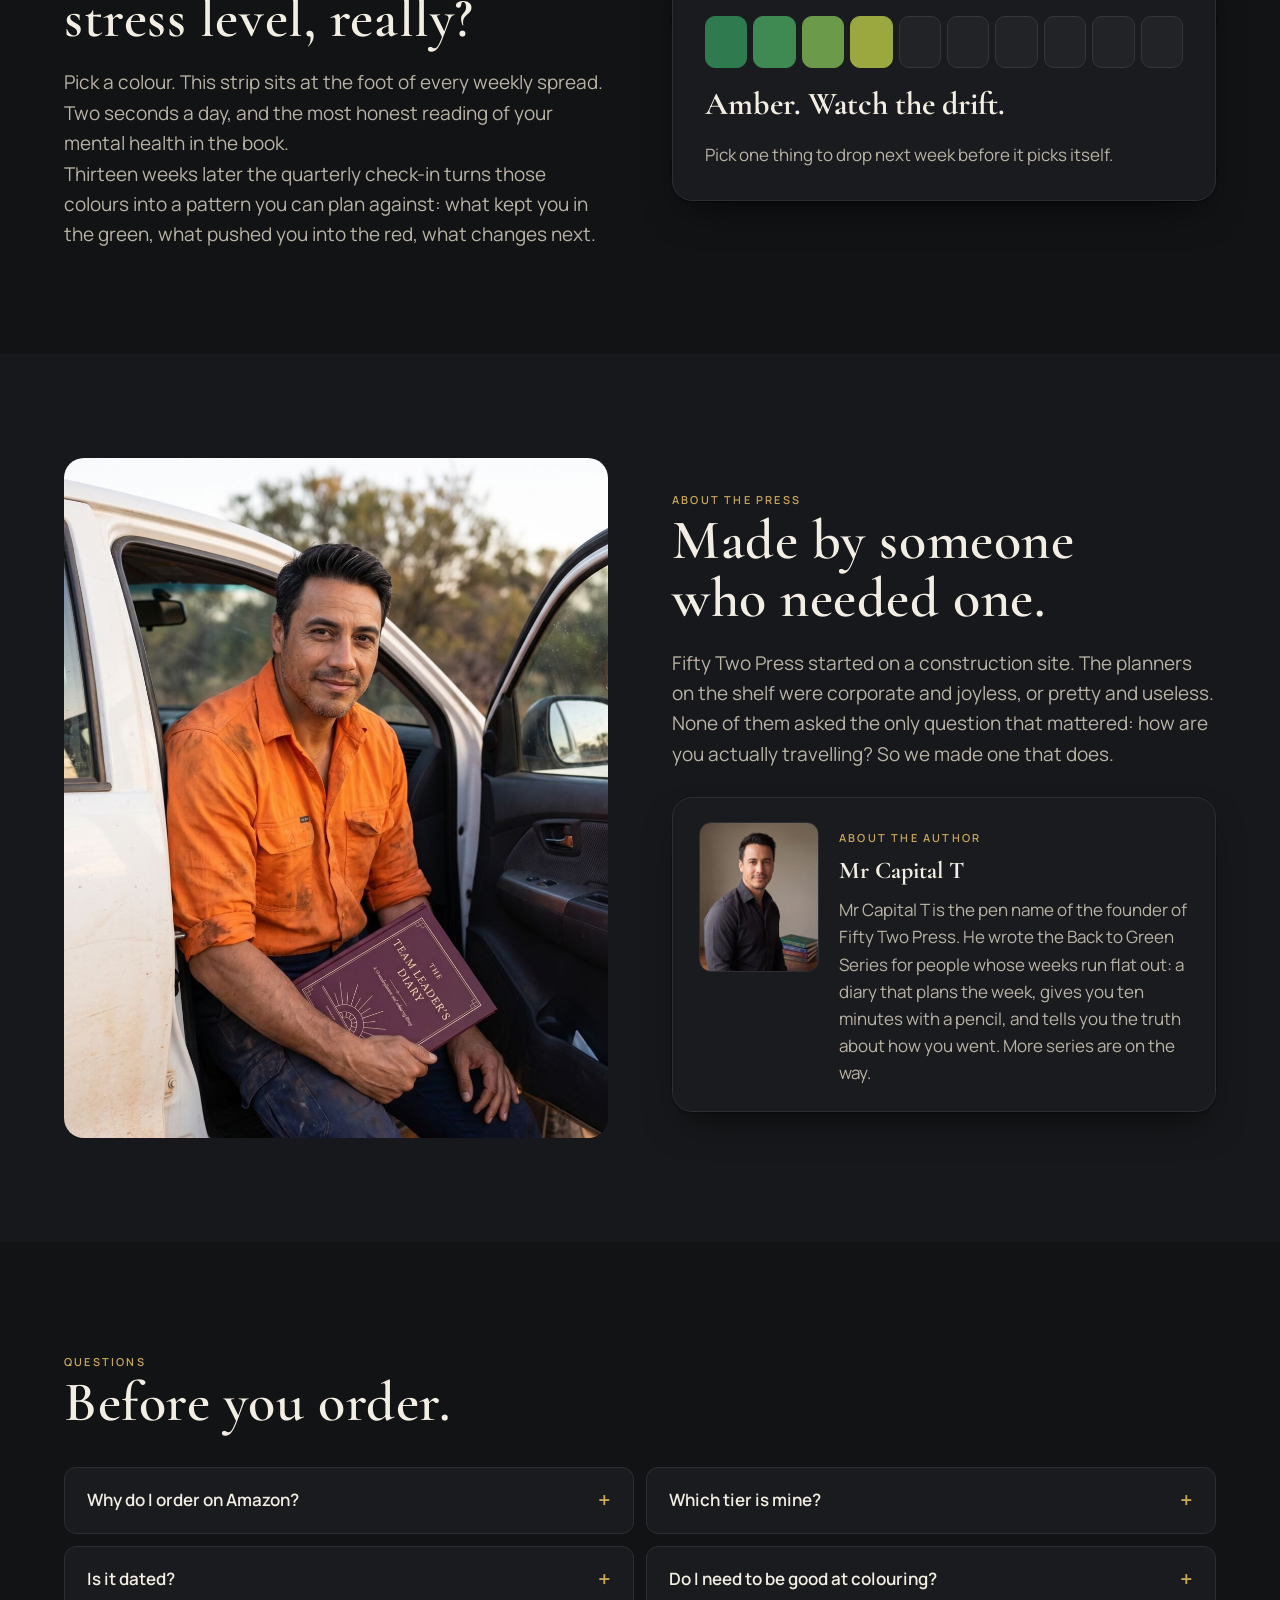
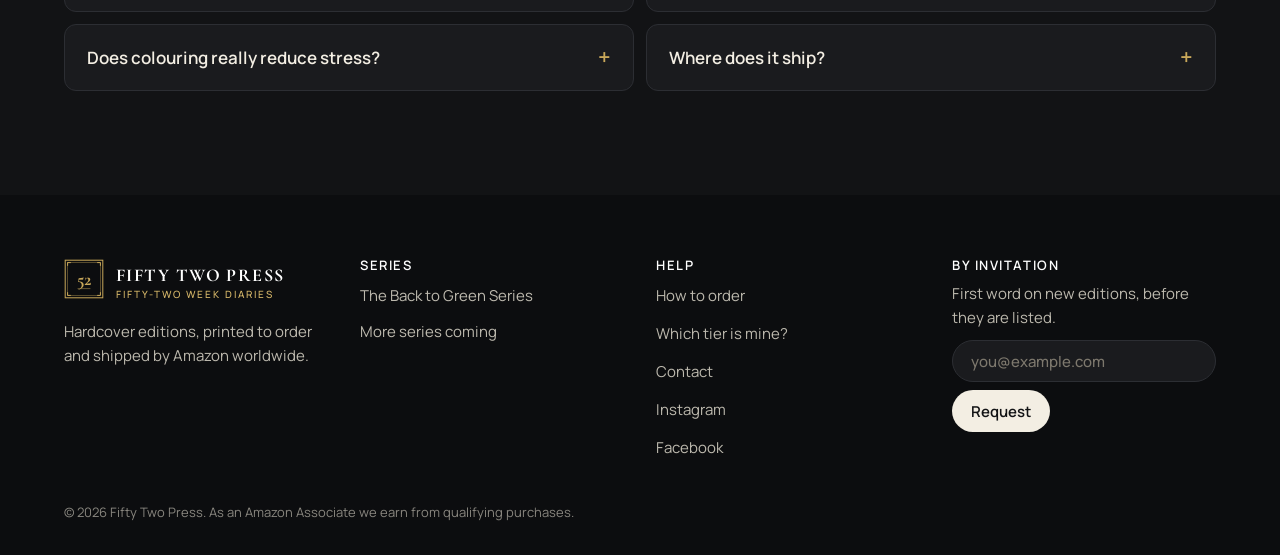
==== commit 5dae14df: "Signup form posts to Mailchimp" ====
--- a/index.html
+++ b/index.html
@@ -7,7 +7,7 @@
 <link href="https://fonts.googleapis.com/css2?family=Cormorant+Garamond:ital,wght@0,600;0,700;1,500&family=Manrope:wght@400;500;600;700&display=swap" rel="stylesheet">
 <meta name="theme-color" content="#121315"><meta name="color-scheme" content="dark">
 <link rel="preload" as="image" href="/assets/photos/hero.jpg" fetchpriority="high">
-<link rel="stylesheet" href="/assets/site.css"></head>
+<link rel="stylesheet" href="/assets/site.css"><script>!function(f,b,e,v,n,t,s){if(f.fbq)return;n=f.fbq=function(){n.callMethod?n.callMethod.apply(n,arguments):n.queue.push(arguments)};if(!f._fbq)f._fbq=n;n.push=n;n.loaded=!0;n.version='2.0';n.queue=[];t=b.createElement(e);t.async=!0;t.src=v;s=b.getElementsByTagName(e)[0];s.parentNode.insertBefore(t,s)}(window,document,'script','https://connect.facebook.net/en_US/fbevents.js');fbq('init','2242132119684786');fbq('track','PageView');</script><noscript><img height="1" width="1" style="display:none" src="https://www.facebook.com/tr?id=2242132119684786&ev=PageView&noscript=1"></noscript></head>
 <body><a class="skip" href="#main">Skip to content</a><div class="ftp"><header class="hdr"><div class="wrap">
 <a href="/" aria-label="Fifty Two Press home"><span class="brand"><span style="color:var(--c-gold)"><svg width="40" height="40" viewBox="0 0 100 100" aria-hidden="true"><rect x="3" y="3" width="94" height="94" fill="none" stroke="currentColor" stroke-width="2.5"/><rect x="9" y="9" width="82" height="82" fill="none" stroke="currentColor" stroke-width="1"/><path d="M9 17V9h8M83 9h8v8M91 83v8h-8M17 91H9v-8" fill="none" stroke="currentColor" stroke-width="2.5"/><text x="50" y="64" text-anchor="middle" font-family="Cormorant Garamond, serif" font-weight="700" font-size="46" letter-spacing="-1" fill="currentColor">52</text><path d="M34 74h32" stroke="currentColor" stroke-width="1.2"/></svg></span><span style="display:flex;flex-direction:column"><span class="brand-name">Fifty Two Press</span><span class="brand-sub">Fifty-two week diaries</span></span></span></a>
 <nav class="nav" aria-label="Main"><a href="/#series">The series</a><a href="/#inside">Inside</a><a href="/#science">The science</a><a href="/#score">Stress score</a><a href="/#about">About</a></nav>
@@ -75,5 +75,5 @@
 <div style="display:flex;flex-direction:column;gap:10px"><strong>Series</strong><a href="/#series">The Back to Green Series</a><span>More series coming</span></div>
 <div style="display:flex;flex-direction:column;gap:10px"><strong>Help</strong><a href="/#faq">How to order</a><a href="/#faq">Which tier is mine?</a><a href="mailto:hello@fiftytwopress.com">Contact</a><a href="https://www.instagram.com/fiftytwopress" rel="noopener" target="_blank">Instagram</a><a href="https://www.facebook.com/profile.php?id=61587081400000" rel="noopener" target="_blank">Facebook</a></div>
 <div style="display:flex;flex-direction:column;gap:10px"><strong>By invitation</strong><span>First word on new editions, before they are listed.</span>
-<form action="mailto:hello@fiftytwopress.com" method="get" target="_blank" data-signup style="display:flex;gap:8px;flex-wrap:wrap"><label for="news-email" class="sr-only">Email address</label><input id="news-email" name="subject" type="email" class="input" placeholder="you@example.com" required style="flex:1 1 160px;min-height:42px"><button type="submit" class="cta-notify" style="min-height:42px;padding:0 18px">Request</button></form></div>
+<form action="https://fiftytwopress.us20.list-manage.com/subscribe/post?u=a4008603987d48d43a3424541&id=0001148300&f_id=007166e0f0" method="post" target="_blank" data-signup style="display:flex;gap:8px;flex-wrap:wrap"><label for="news-email" class="sr-only">Email address</label><input id="news-email" name="EMAIL" type="email" class="input" placeholder="you@example.com" required style="flex:1 1 160px;min-height:42px"><input type="text" name="b_a4008603987d48d43a3424541_0001148300" tabindex="-1" value="" aria-hidden="true" style="position:absolute;left:-5000px"><button type="submit" class="cta-notify" style="min-height:42px;padding:0 18px">Request</button></form></div>
 </div><div class="wrap" style="padding-bottom:32px;font-size:13px;opacity:.7">&copy; 2026 Fifty Two Press. As an Amazon Associate we earn from qualifying purchases.</div></footer></div><script id="store-config" type="application/json">{"stores":[{"code":"AU","label":"Australia","domain":"amazon.com.au","tag":"fiftytwopress-22","cur":"AUD"},{"code":"US","label":"United States","domain":"amazon.com","tag":"fiftytwopress-20","cur":"USD"},{"code":"GB","label":"United Kingdom","domain":"amazon.co.uk","tag":"","cur":"GBP"},{"code":"CA","label":"Canada","domain":"amazon.ca","tag":"","cur":"CAD"},{"code":"DE","label":"Germany","domain":"amazon.de","tag":"","cur":"EUR"},{"code":"FR","label":"France","domain":"amazon.fr","tag":"","cur":"EUR"},{"code":"IT","label":"Italy","domain":"amazon.it","tag":"","cur":"EUR"},{"code":"ES","label":"Spain","domain":"amazon.es","tag":"","cur":"EUR"},{"code":"NL","label":"Netherlands","domain":"amazon.nl","tag":"","cur":"EUR"},{"code":"JP","label":"Japan","domain":"amazon.co.jp","tag":"","cur":"JPY"}],"prices":{}}</script><script src="/assets/site.js" defer></script></body></html>
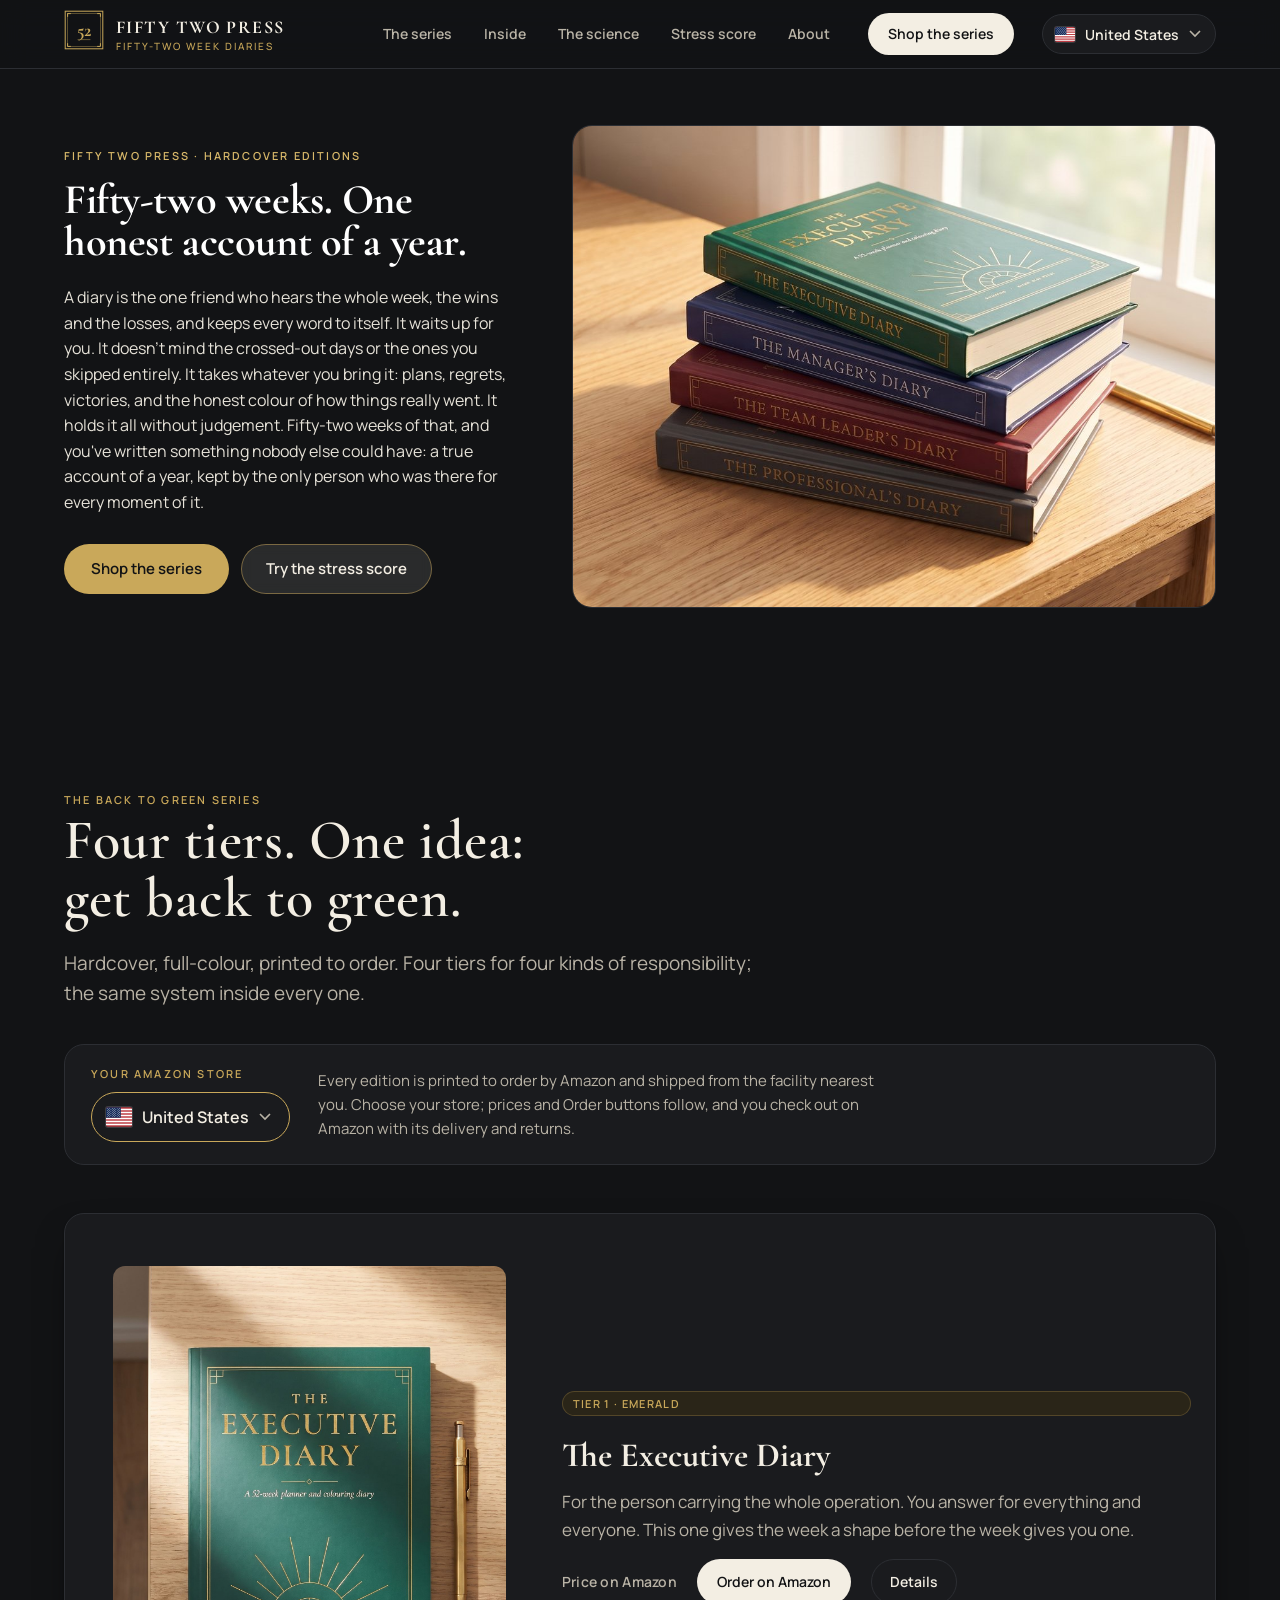
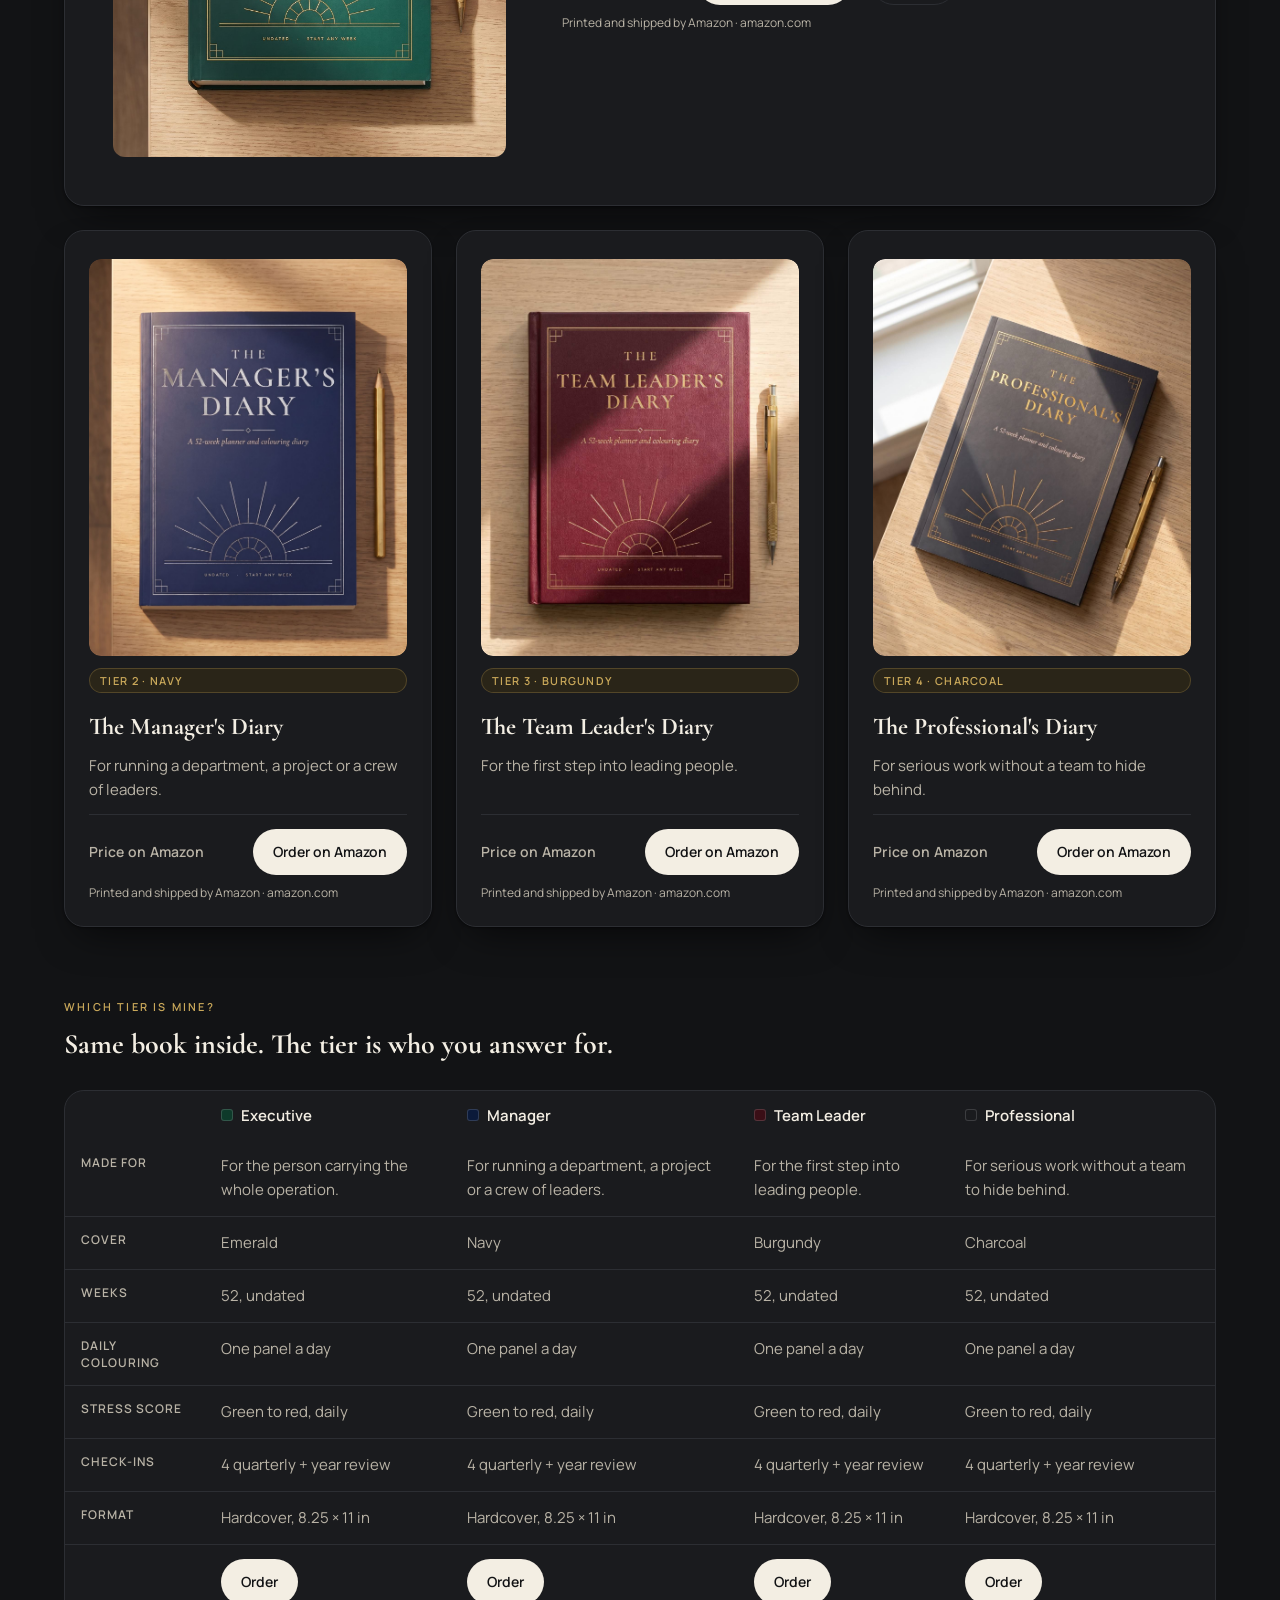
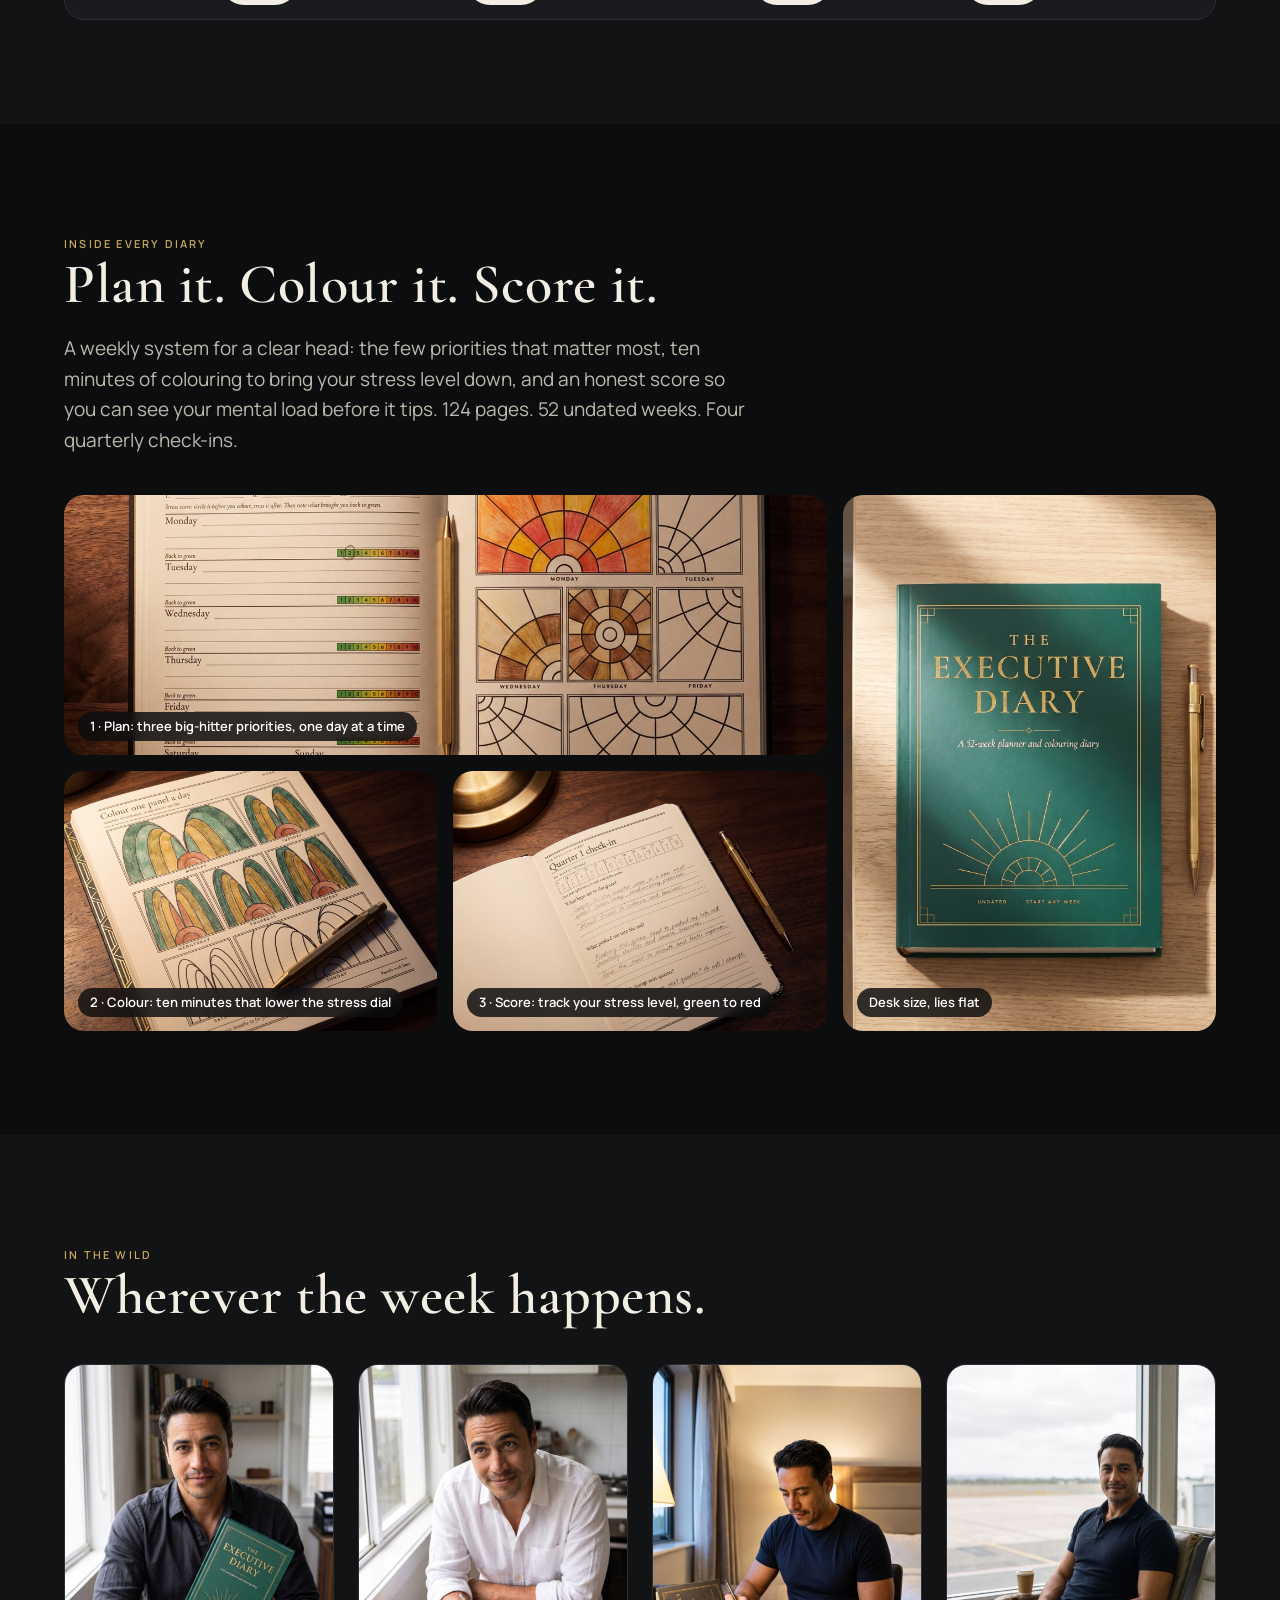
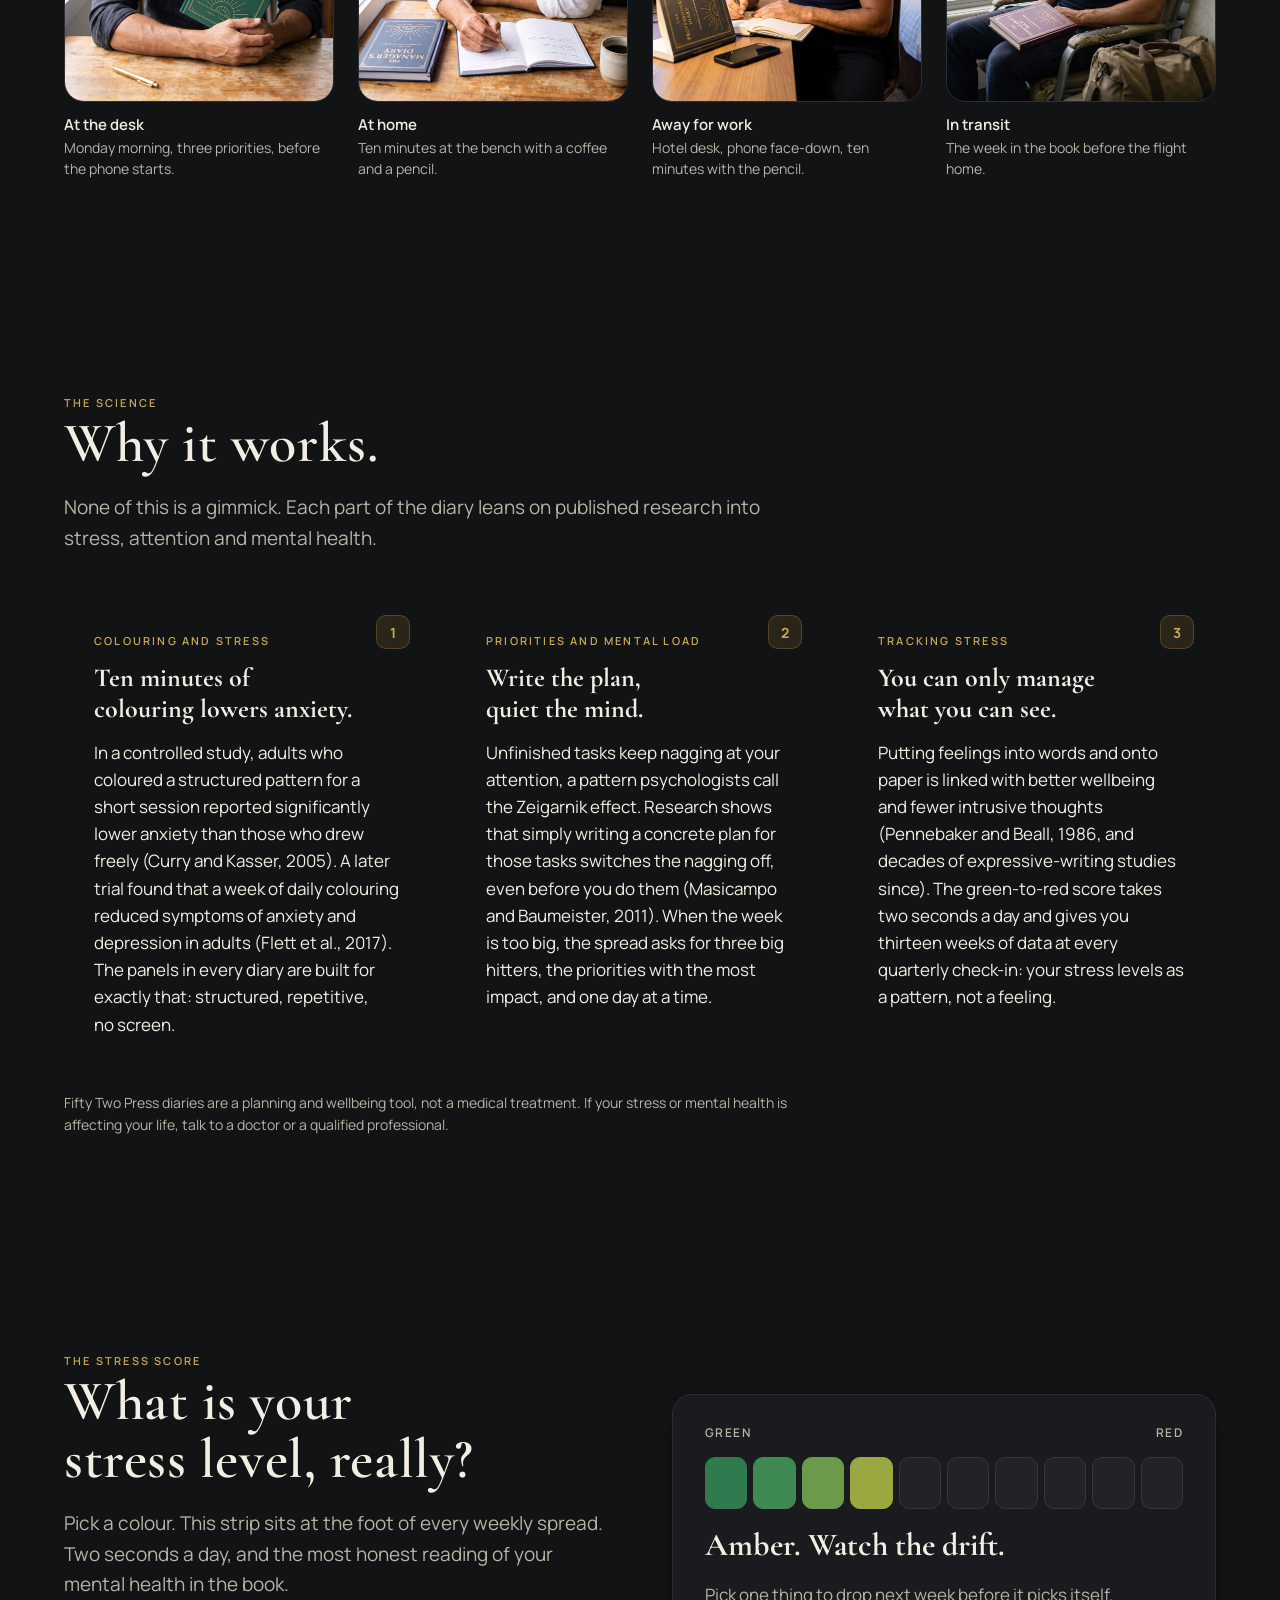
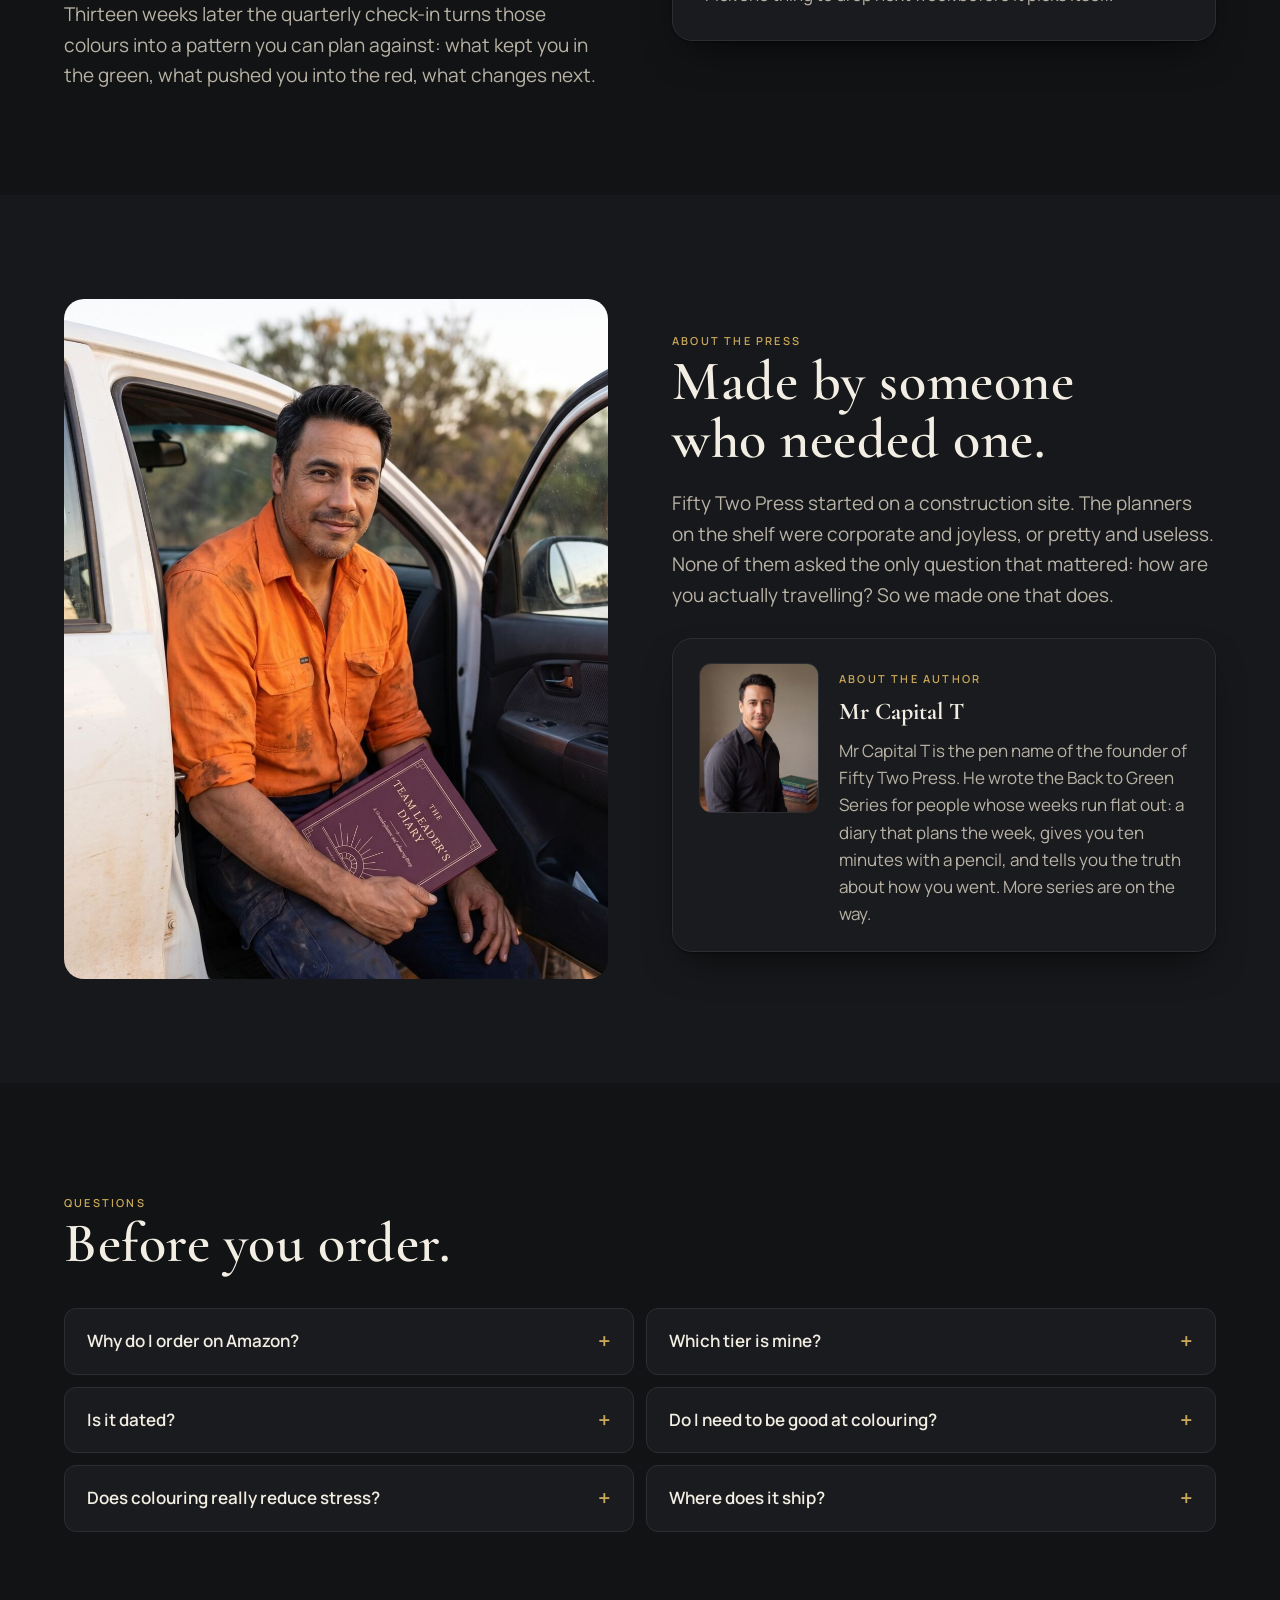
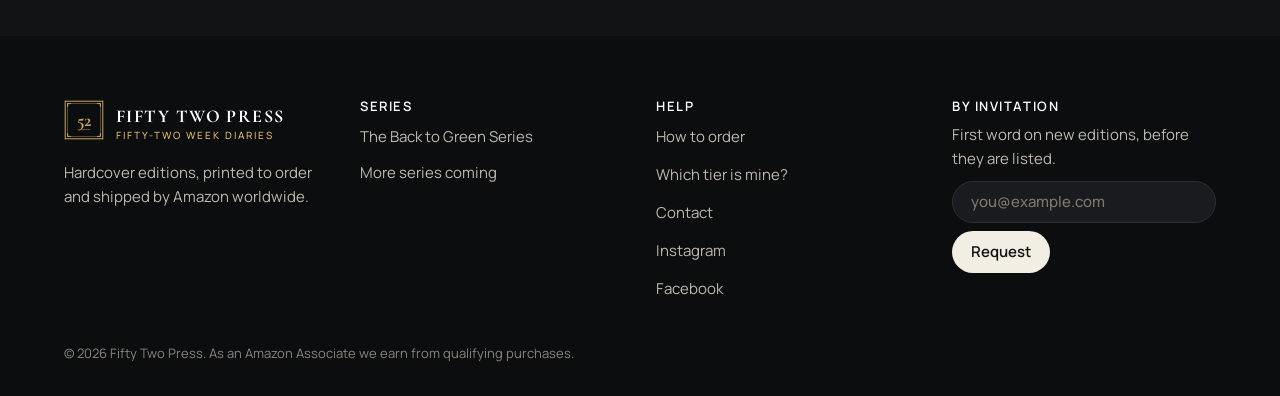
==== commit 7777bcfd: "Add tier comparison table and lifestyle section Co-Authored-By: Claude Fable 5.1 <noreply@anthropic." ====
--- a/index.html
+++ b/index.html
@@ -30,7 +30,20 @@
 <span class="badge">Tier 3 &middot; Burgundy</span><h3 class="h3">The Team Leader&#x27;s Diary</h3><p class="who">For the first step into leading people.</p>
 <div class="row"><span class="price" data-price="team-leader">Price on Amazon</span><a href="https://www.amazon.com.au/dp/B0HNHRTV7S?tag=fiftytwopress-22" class="cta-amazon buy" data-asin="B0HNHRTV7S" rel="sponsored noopener" target="_blank">Order on Amazon</a></div><span class="ship">Printed and shipped by Amazon &middot; <span data-storename>amazon.com.au</span></span></article><article class="tier rv"><a href="/diaries/professional/" aria-label="The Professional&#x27;s Diary, see details" class="photo-link"><img class="cardphoto" src="/assets/photos/flat-professional.jpg" alt="The Professional&#x27;s Diary, charcoal hardcover on a desk in window light" loading="lazy"></a>
 <span class="badge">Tier 4 &middot; Charcoal</span><h3 class="h3">The Professional&#x27;s Diary</h3><p class="who">For serious work without a team to hide behind.</p>
-<div class="row"><span class="price" data-price="professional">Price on Amazon</span><a href="https://www.amazon.com.au/dp/B0HNHY7XWJ?tag=fiftytwopress-22" class="cta-amazon buy" data-asin="B0HNHY7XWJ" rel="sponsored noopener" target="_blank">Order on Amazon</a></div><span class="ship">Printed and shipped by Amazon &middot; <span data-storename>amazon.com.au</span></span></article></div></div></section>
+<div class="row"><span class="price" data-price="professional">Price on Amazon</span><a href="https://www.amazon.com.au/dp/B0HNHY7XWJ?tag=fiftytwopress-22" class="cta-amazon buy" data-asin="B0HNHY7XWJ" rel="sponsored noopener" target="_blank">Order on Amazon</a></div><span class="ship">Printed and shipped by Amazon &middot; <span data-storename>amazon.com.au</span></span></article></div>
+<div class="rv" style="margin-top:64px;max-width:720px"><span class="eyebrow">Which tier is mine?</span><h3 class="h3" style="font-size:28px;margin-top:10px">Same book inside. The tier is who you answer for.</h3></div>
+<div class="tbl-wrap rv"><table class="compare">
+<thead><tr><th></th><th><a href="/diaries/executive/"><span class="sw" style="background:#0E3A2A"></span>Executive</a></th><th><a href="/diaries/manager/"><span class="sw" style="background:#0B1A3A"></span>Manager</a></th><th><a href="/diaries/team-leader/"><span class="sw" style="background:#3A0E16"></span>Team Leader</a></th><th><a href="/diaries/professional/"><span class="sw" style="background:#1A1B1E"></span>Professional</a></th></tr></thead>
+<tbody>
+<tr><th>Made for</th><td>For the person carrying the whole operation.</td><td>For running a department, a project or a crew of leaders.</td><td>For the first step into leading people.</td><td>For serious work without a team to hide behind.</td></tr>
+<tr><th>Cover</th><td>Emerald</td><td>Navy</td><td>Burgundy</td><td>Charcoal</td></tr>
+<tr><th>Weeks</th><td>52, undated</td><td>52, undated</td><td>52, undated</td><td>52, undated</td></tr>
+<tr><th>Daily colouring</th><td>One panel a day</td><td>One panel a day</td><td>One panel a day</td><td>One panel a day</td></tr>
+<tr><th>Stress score</th><td>Green to red, daily</td><td>Green to red, daily</td><td>Green to red, daily</td><td>Green to red, daily</td></tr>
+<tr><th>Check-ins</th><td>4 quarterly + year review</td><td>4 quarterly + year review</td><td>4 quarterly + year review</td><td>4 quarterly + year review</td></tr>
+<tr><th>Format</th><td>Hardcover, 8.25 &times; 11 in</td><td>Hardcover, 8.25 &times; 11 in</td><td>Hardcover, 8.25 &times; 11 in</td><td>Hardcover, 8.25 &times; 11 in</td></tr>
+<tr><th></th><td><a href="https://www.amazon.com.au/dp/B0HNHPQP2W?tag=fiftytwopress-22" class="cta-amazon buy" data-asin="B0HNHPQP2W" rel="sponsored noopener" target="_blank">Order</a></td><td><a href="https://www.amazon.com.au/dp/B0HNFW9PZN?tag=fiftytwopress-22" class="cta-amazon buy" data-asin="B0HNFW9PZN" rel="sponsored noopener" target="_blank">Order</a></td><td><a href="https://www.amazon.com.au/dp/B0HNHRTV7S?tag=fiftytwopress-22" class="cta-amazon buy" data-asin="B0HNHRTV7S" rel="sponsored noopener" target="_blank">Order</a></td><td><a href="https://www.amazon.com.au/dp/B0HNHY7XWJ?tag=fiftytwopress-22" class="cta-amazon buy" data-asin="B0HNHY7XWJ" rel="sponsored noopener" target="_blank">Order</a></td></tr>
+</tbody></table></div></div></section>
 
 <section id="inside" class="sec dark" aria-labelledby="inside-h"><div class="wrap">
 <div class="rv" style="max-width:720px"><span class="eyebrow">Inside every diary</span><h2 id="inside-h" class="h2">Plan it. Colour it. Score it.</h2><p class="lede">A weekly system for a clear head: the few priorities that matter most, ten minutes of colouring to bring your stress level down, and an honest score so you can see your mental load before it tips. 124 pages. 52 undated weeks. Four quarterly check-ins.</p></div>
@@ -41,6 +54,15 @@
 <figure><img src="/assets/photos/quarter.jpg" alt="Quarterly review page with thirteen weeks of green to red scores" loading="lazy"><figcaption>3 &middot; Score: track your stress level, green to red</figcaption></figure>
 </div></div></section>
 
+
+<section id="life" class="sec" aria-labelledby="life-h"><div class="wrap">
+<div class="rv" style="max-width:720px"><span class="eyebrow">In the wild</span><h2 id="life-h" class="h2">Wherever the week happens.</h2></div>
+<div class="grid g4 life rv" style="margin-top:40px">
+<figure><img src="/assets/photos/life-desk.jpg" width="1080" height="1341" alt="Man at a desk holding the Executive Diary" loading="lazy"><figcaption><strong>At the desk</strong>Monday morning, three priorities, before the phone starts.</figcaption></figure>
+<figure><img src="/assets/photos/life-kitchen.jpg" width="1080" height="1341" alt="Man writing in the Manager's Diary at a kitchen bench" loading="lazy"><figcaption><strong>At home</strong>Ten minutes at the bench with a coffee and a pencil.</figcaption></figure>
+<figure><img src="/assets/photos/life-hotel.jpg" width="1080" height="1341" alt="Man writing in the Professional's Diary at a hotel desk" loading="lazy"><figcaption><strong>Away for work</strong>Hotel desk, phone face-down, ten minutes with the pencil.</figcaption></figure>
+<figure><img src="/assets/photos/life-airport.jpg" width="1080" height="1341" alt="Man in an airport lounge with the Team Leader's Diary" loading="lazy"><figcaption><strong>In transit</strong>The week in the book before the flight home.</figcaption></figure>
+</div></div></section>
 
 <section id="science" class="sec" aria-labelledby="sci-h"><div class="wrap">
 <div class="rv" style="max-width:760px"><span class="eyebrow">The science</span><h2 id="sci-h" class="h2">Why it works.</h2>
--- a/assets/site.css
+++ b/assets/site.css
@@ -240,3 +240,17 @@
 .author-photo{width:120px;height:150px;object-fit:cover;object-position:50% 20%;border-radius:12px;border:1px solid var(--c-line)}
 @media (max-width:480px){.author-card{grid-template-columns:1fr}.author-photo{width:96px;height:120px}}
 #about .photo{aspect-ratio:4/5}#about .photo img{object-position:50% 30%}
+
+.tbl-wrap{margin-top:28px;overflow-x:auto;-webkit-overflow-scrolling:touch;border:1px solid var(--c-line);border-radius:var(--r);background:var(--c-surface)}
+.compare{width:100%;border-collapse:collapse;min-width:760px;font-size:15px}
+.compare th,.compare td{padding:14px 16px;text-align:left;vertical-align:top;border-bottom:1px solid var(--c-line)}
+.compare thead th{font:600 15px var(--f-ui);color:var(--c-text)}
+.compare thead th a{color:inherit;text-decoration:none;display:flex;align-items:center;gap:8px}
+.compare tbody th{font:600 12px var(--f-ui);letter-spacing:.08em;text-transform:uppercase;color:var(--c-text2);width:140px}
+.compare td{color:var(--c-text2)}
+.compare tr:last-child th,.compare tr:last-child td{border-bottom:0}
+.compare .sw{width:12px;height:12px;border-radius:3px;display:inline-block;border:1px solid rgba(255,255,255,.15)}
+.life figure{margin:0}.life img{width:100%;aspect-ratio:4/5;object-fit:cover;border-radius:var(--r);border:1px solid var(--c-line)}
+.life figcaption{margin-top:12px;color:var(--c-text2);font-size:14px;line-height:1.5}.life figcaption strong{display:block;color:var(--c-text);font:600 15px var(--f-ui);margin-bottom:2px}
+@media (max-width:760px){.life.g4{grid-template-columns:1fr 1fr;gap:14px}}
+.life img{height:auto!important;aspect-ratio:4/5!important;object-position:50% 25%}
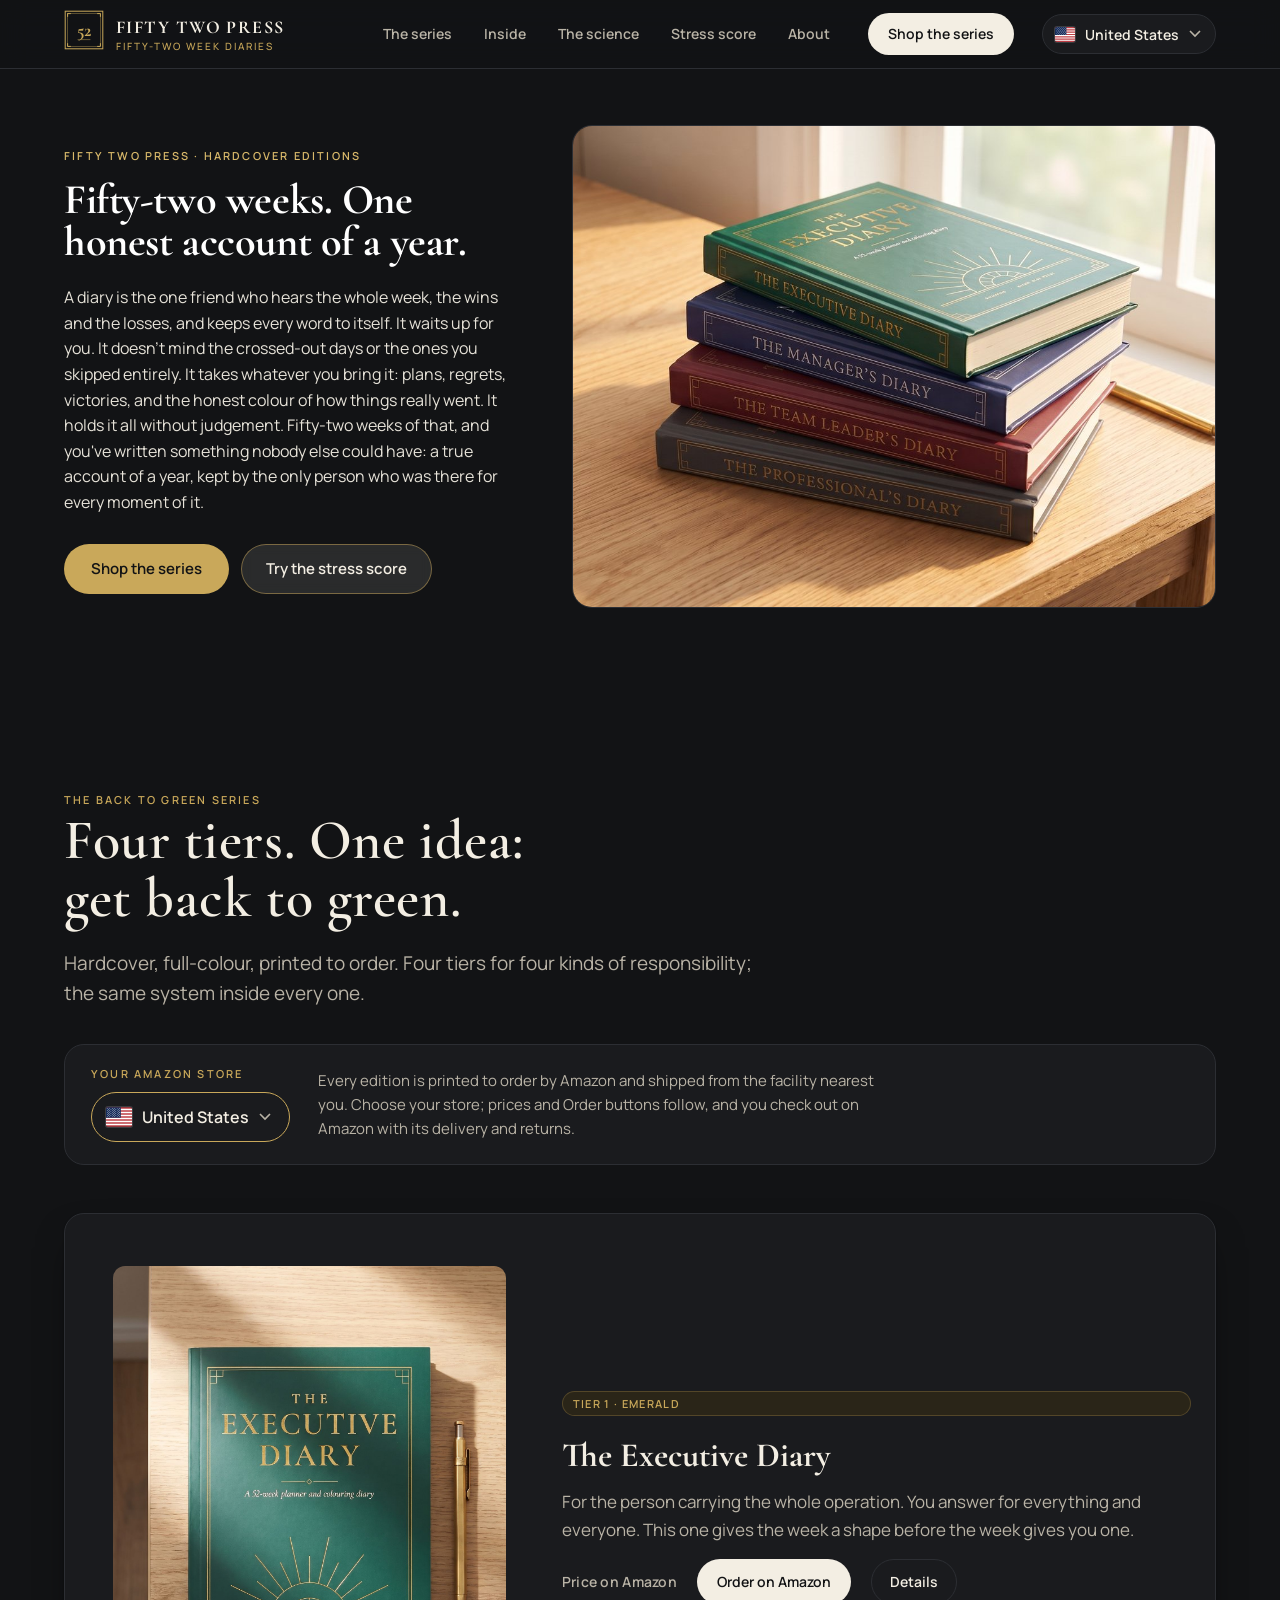
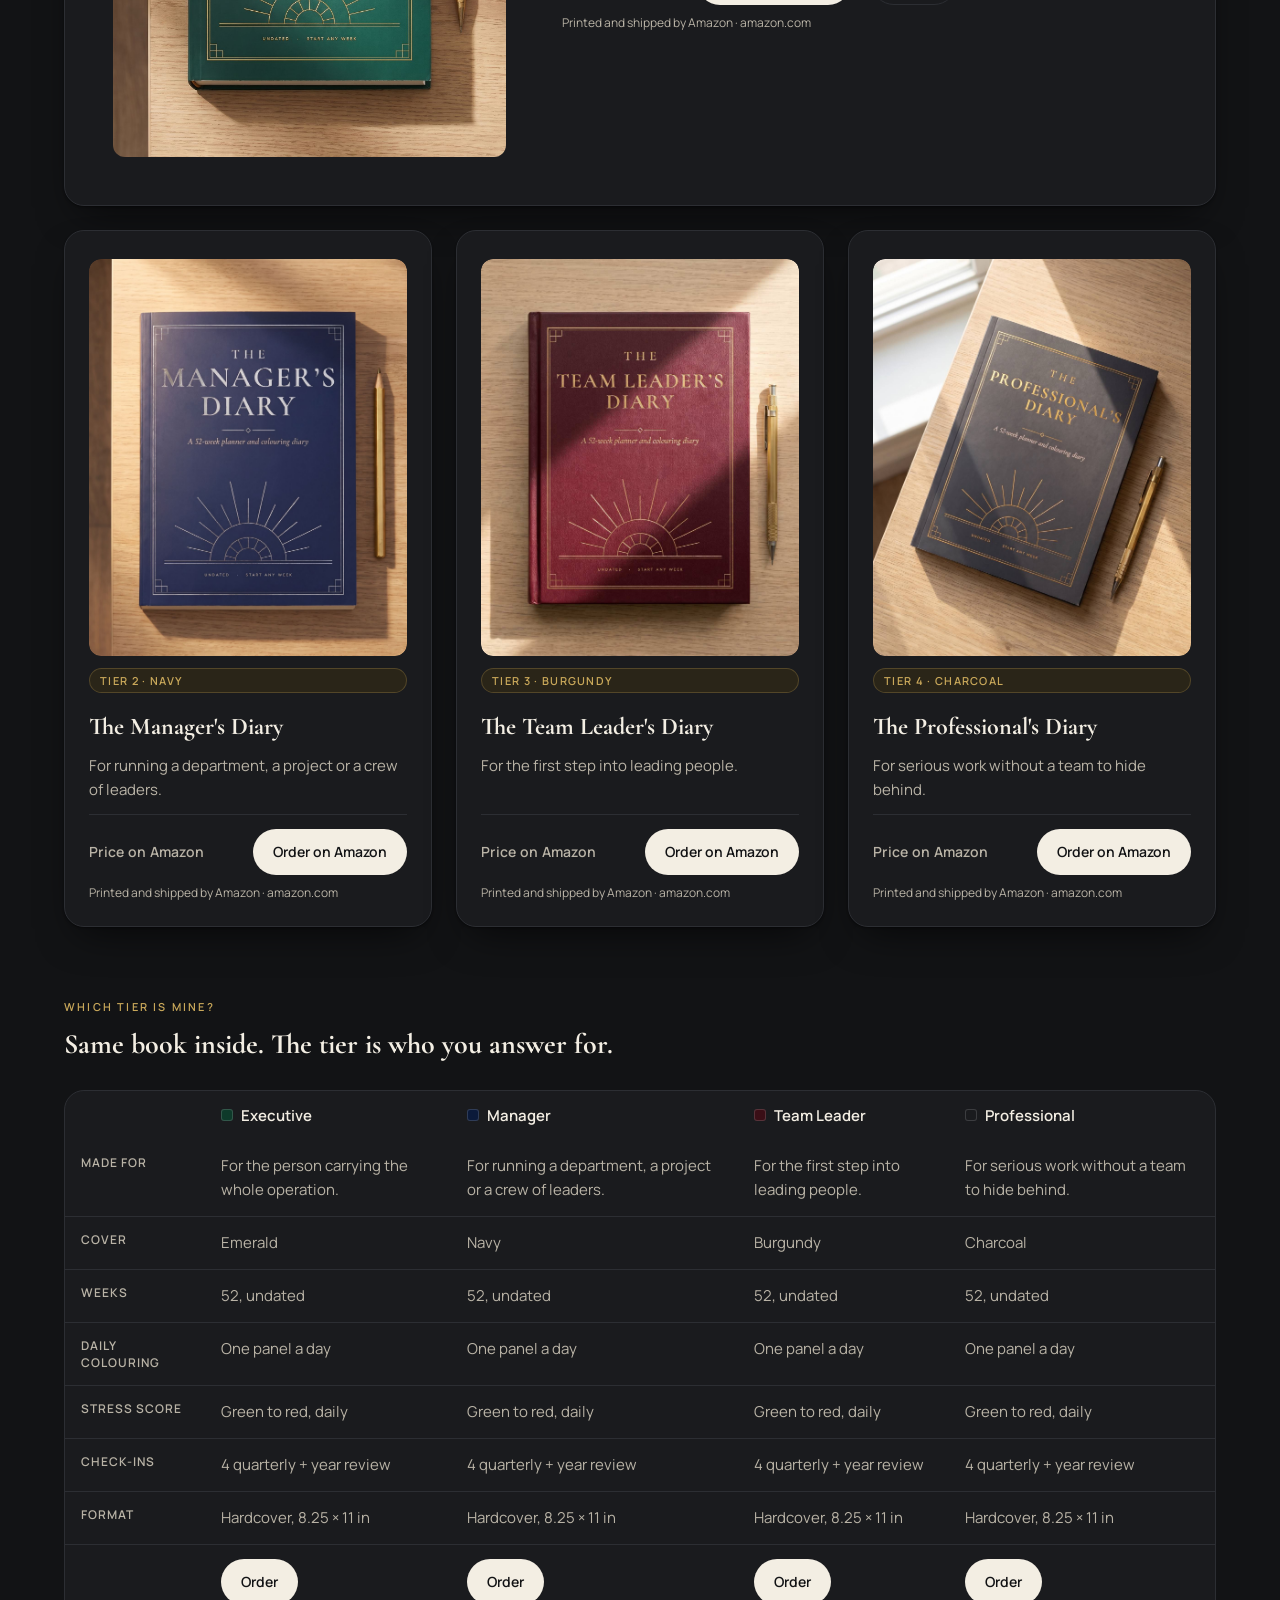
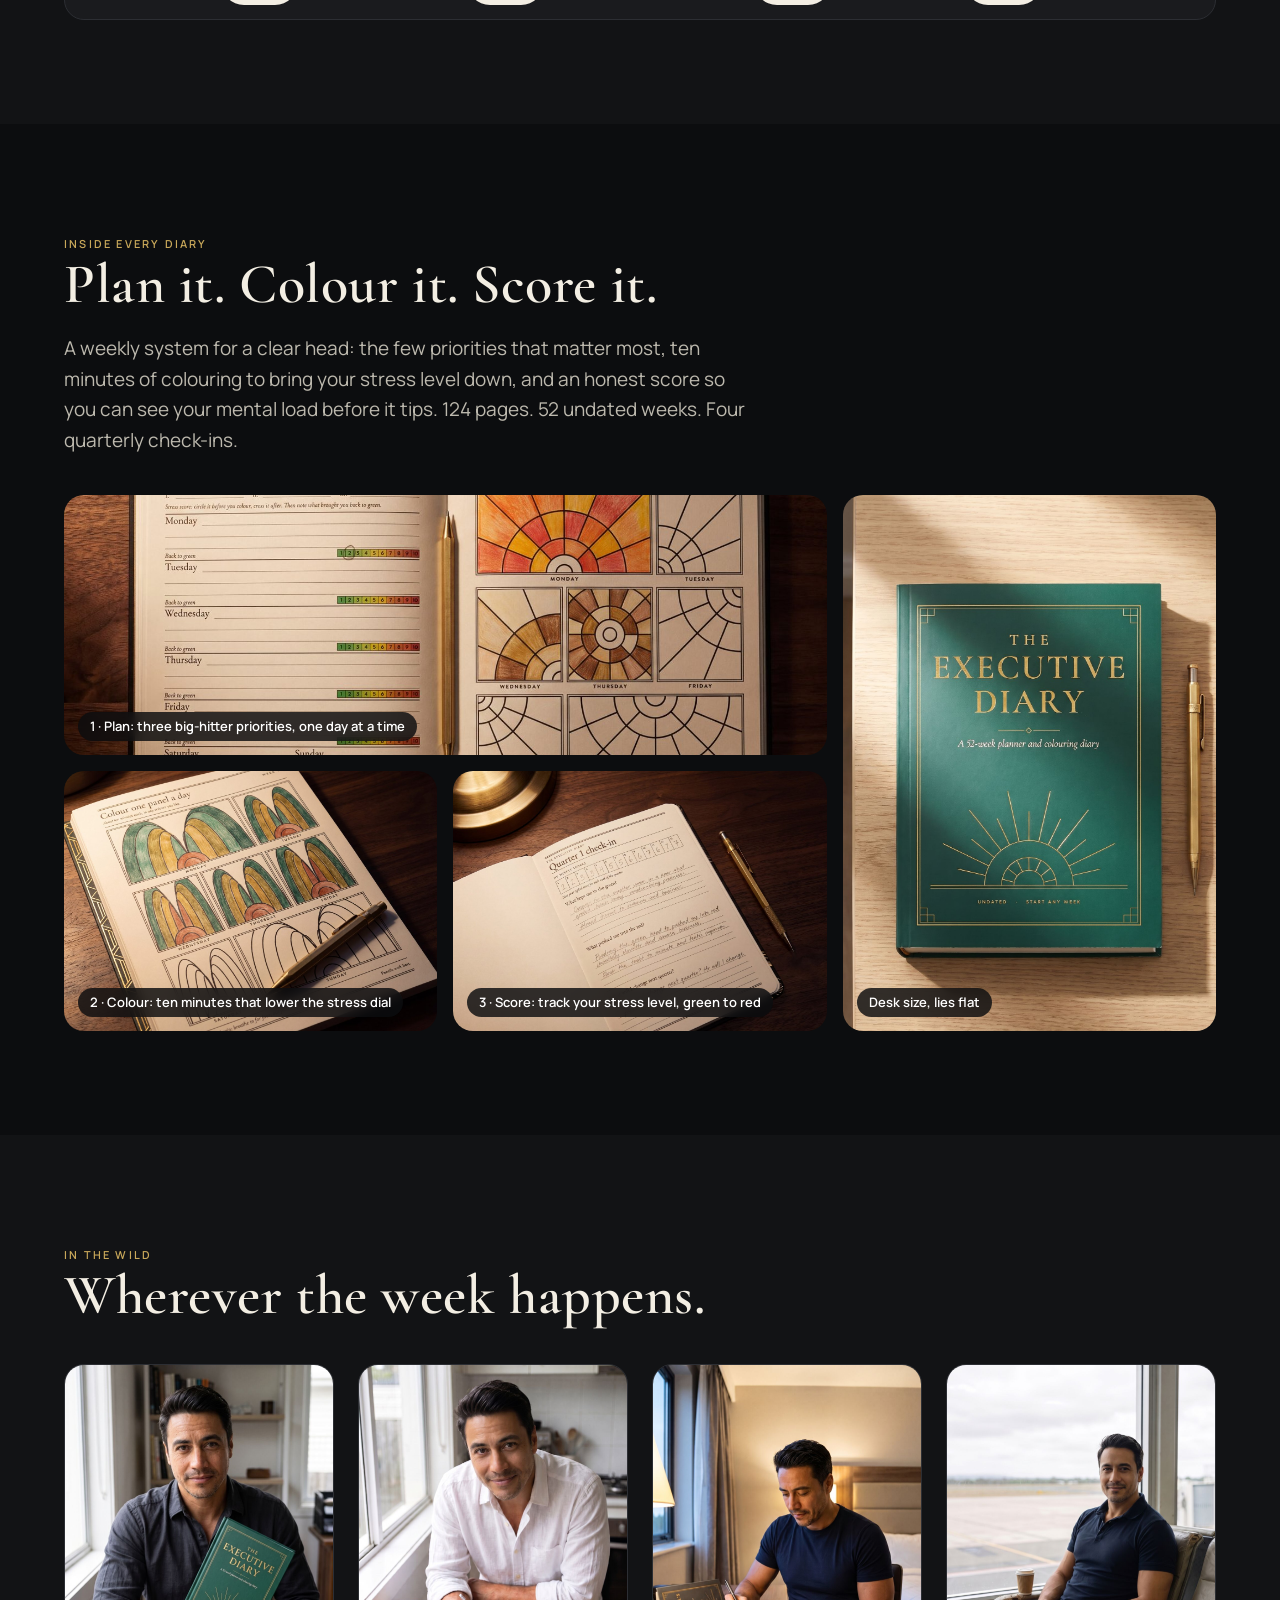
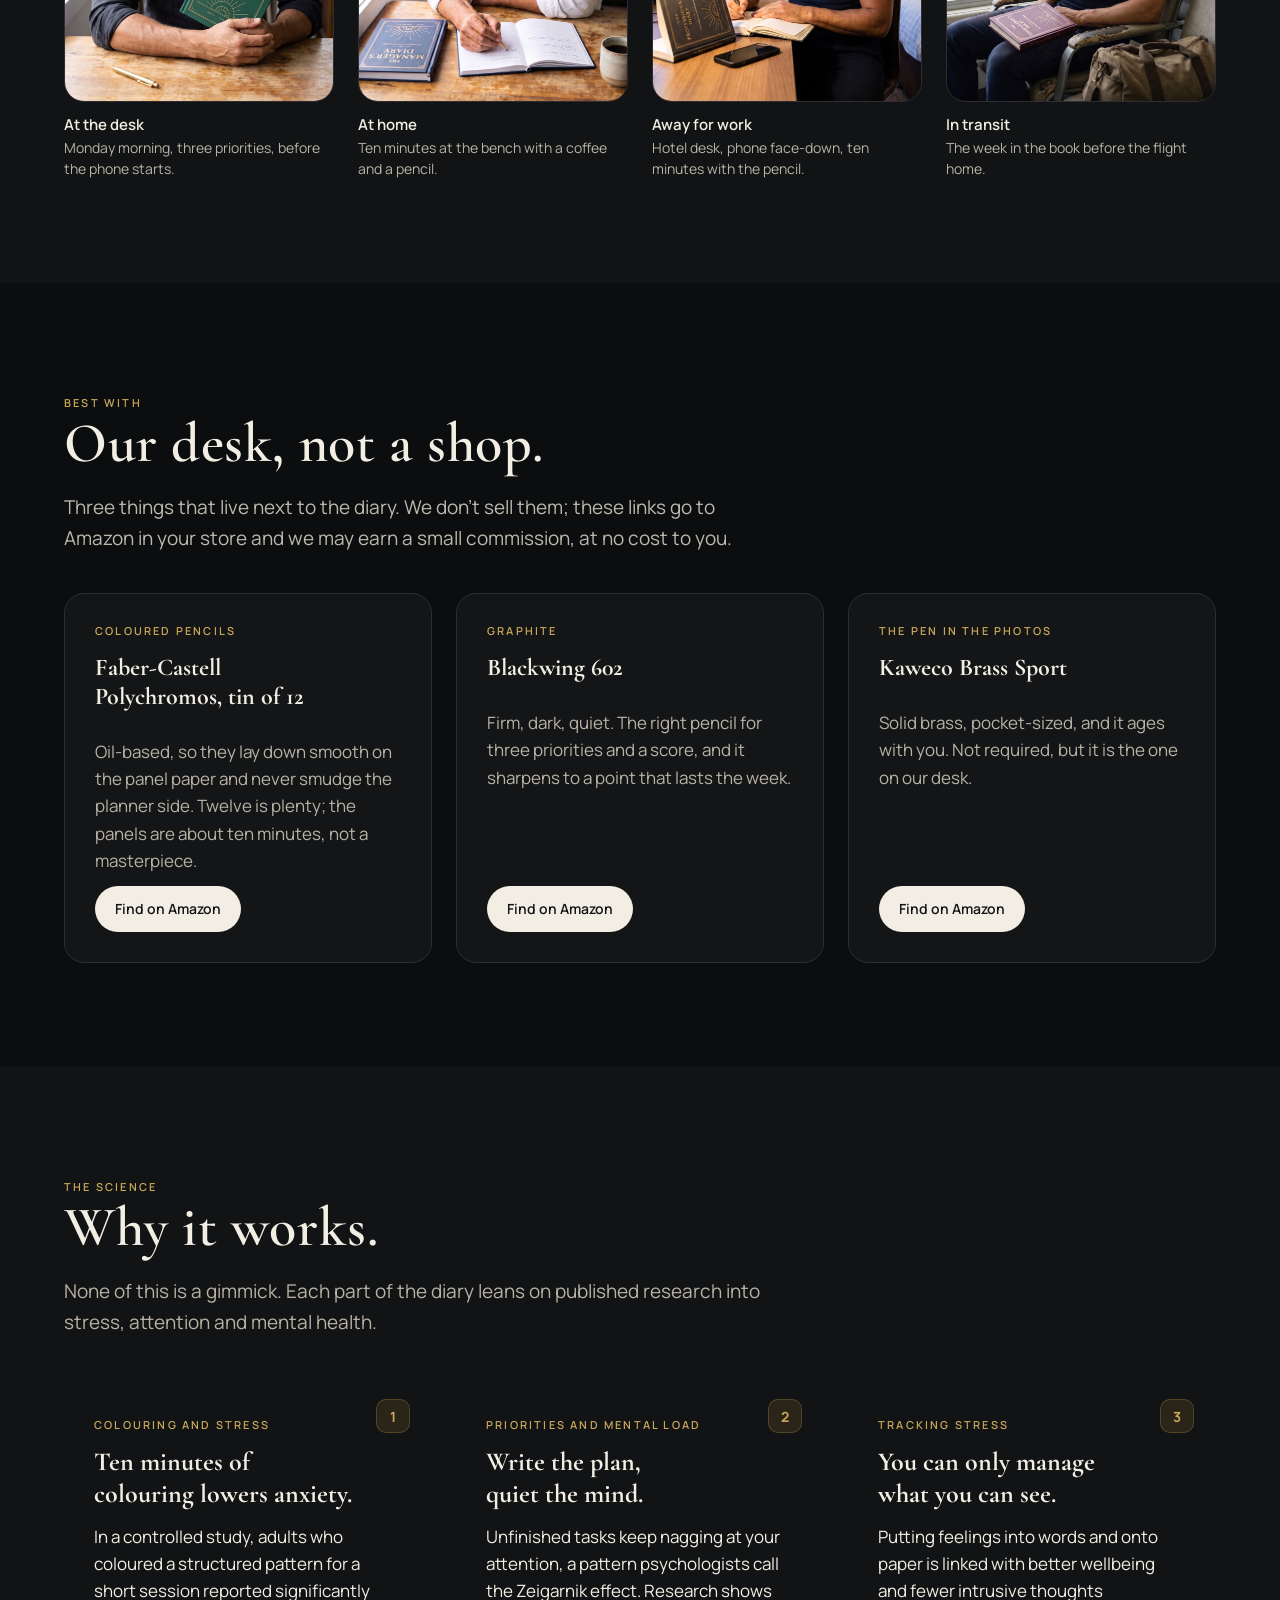
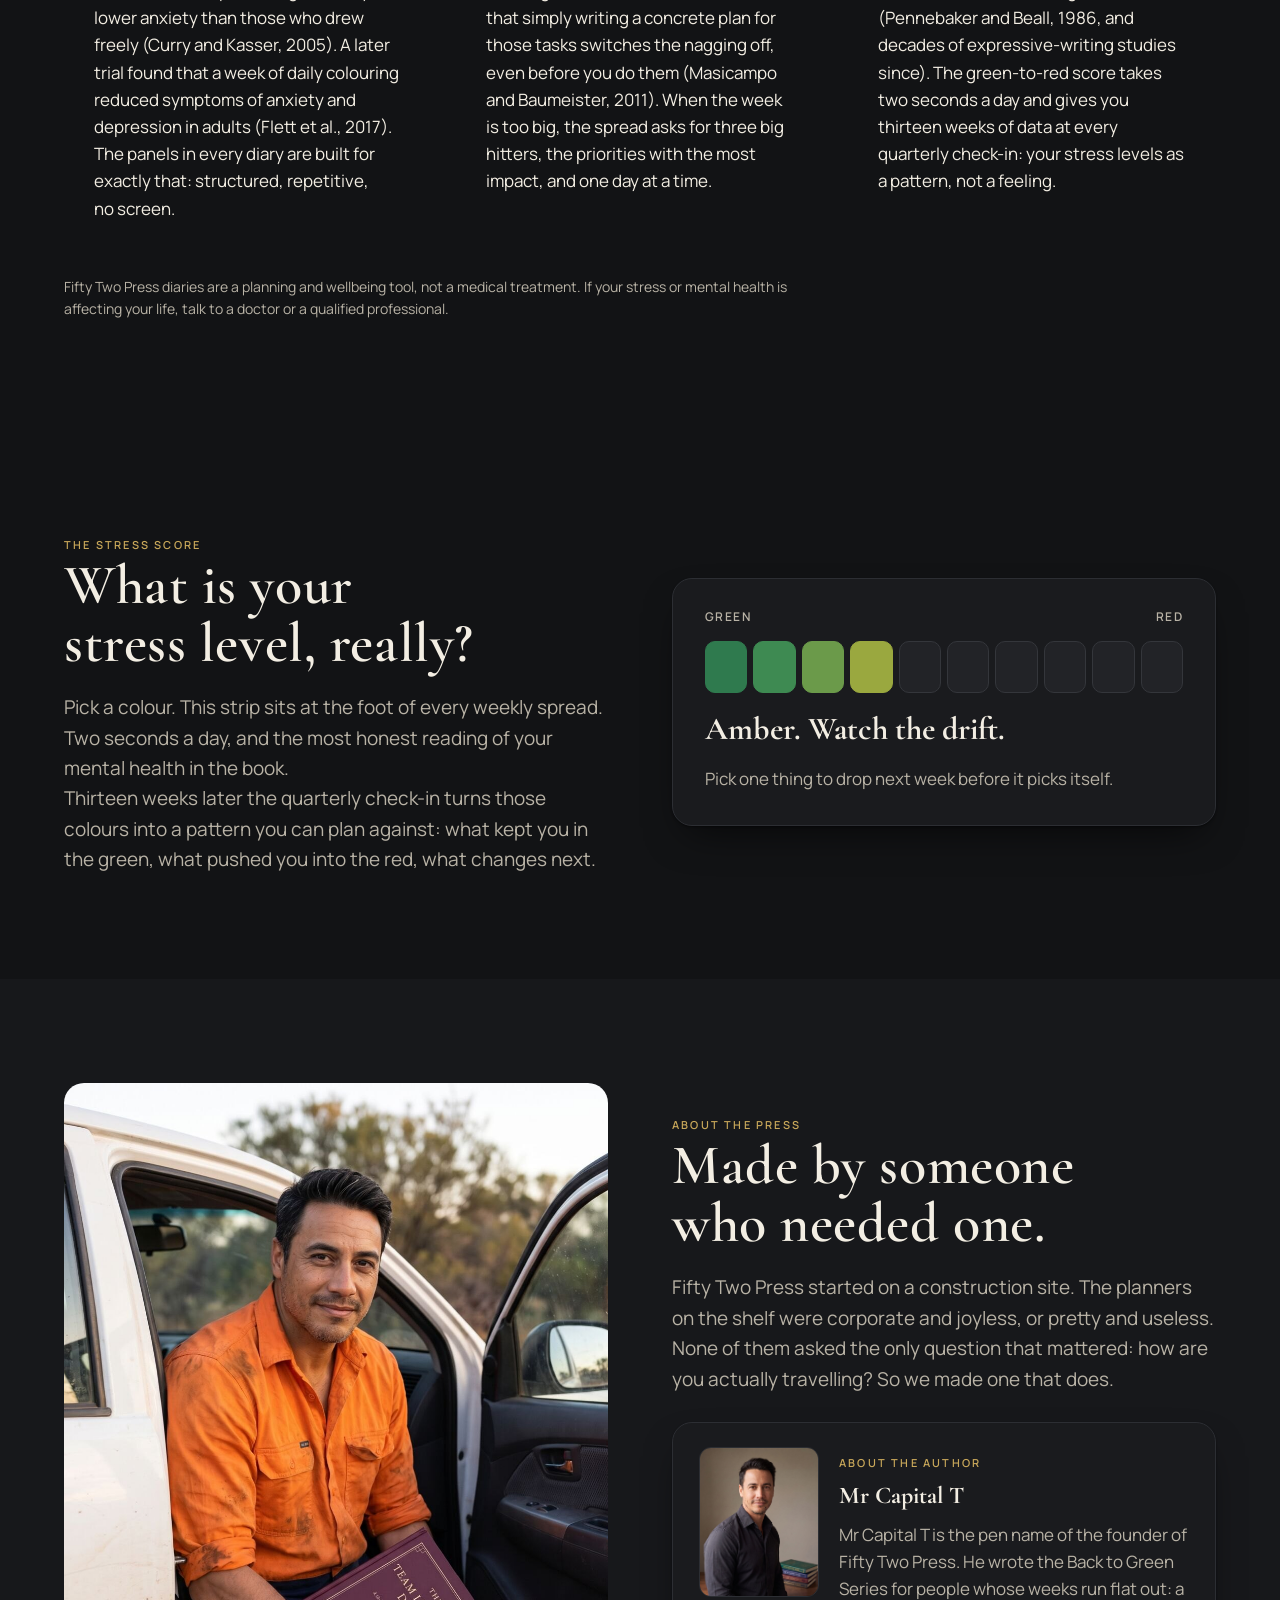
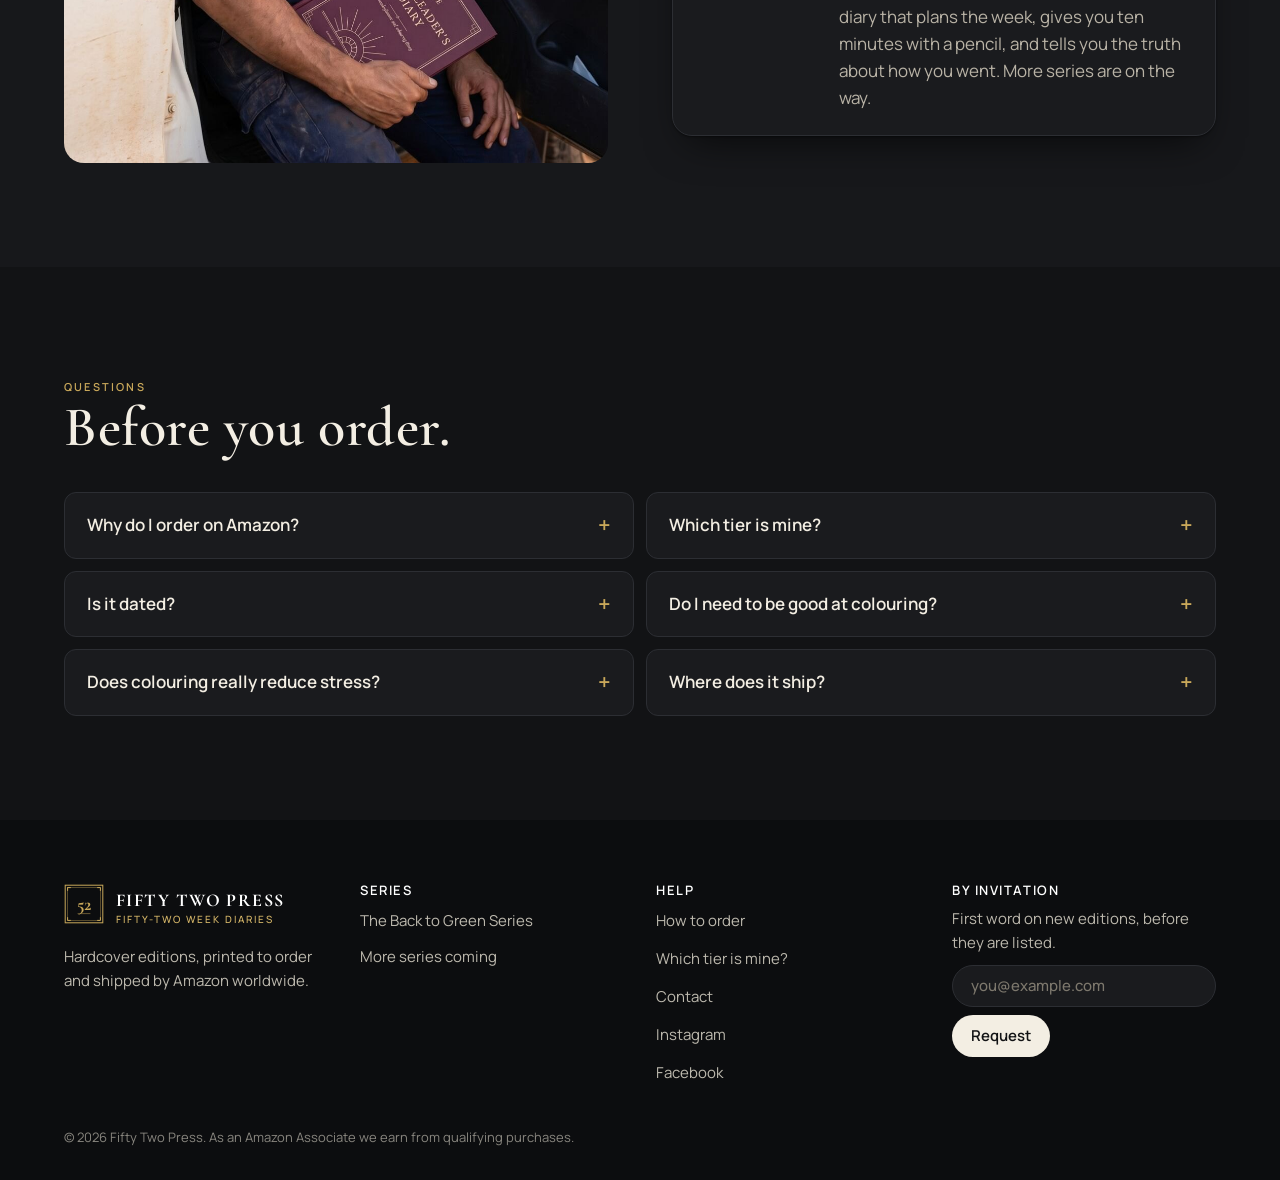
==== commit 44a17f99: "Best with: affiliate picks section" ====
--- a/index.html
+++ b/index.html
@@ -64,6 +64,12 @@
 <figure><img src="/assets/photos/life-airport.jpg" width="1080" height="1341" alt="Man in an airport lounge with the Team Leader's Diary" loading="lazy"><figcaption><strong>In transit</strong>The week in the book before the flight home.</figcaption></figure>
 </div></div></section>
 
+
+<section id="pens" class="sec dark" aria-labelledby="pens-h"><div class="wrap">
+<div class="rv" style="max-width:720px"><span class="eyebrow">Best with</span><h2 id="pens-h" class="h2">Our desk, not a shop.</h2>
+<p class="lede">Three things that live next to the diary. We don't sell them; these links go to Amazon in your store and we may earn a small commission, at no cost to you.</p></div>
+<div class="grid g3" style="margin-top:40px"><div class="card pick rv"><span class="eyebrow">Coloured pencils</span><h3 class="h3">Faber-Castell Polychromos, tin of 12</h3><p>Oil-based, so they lay down smooth on the panel paper and never smudge the planner side. Twelve is plenty; the panels are about ten minutes, not a masterpiece.</p><a class="cta-amazon pick-link" data-q="Faber-Castell Polychromos 12 tin" href="#" rel="sponsored noopener" target="_blank">Find on Amazon</a></div><div class="card pick rv"><span class="eyebrow">Graphite</span><h3 class="h3">Blackwing 602</h3><p>Firm, dark, quiet. The right pencil for three priorities and a score, and it sharpens to a point that lasts the week.</p><a class="cta-amazon pick-link" data-q="Blackwing 602 pencils" href="#" rel="sponsored noopener" target="_blank">Find on Amazon</a></div><div class="card pick rv"><span class="eyebrow">The pen in the photos</span><h3 class="h3">Kaweco Brass Sport</h3><p>Solid brass, pocket-sized, and it ages with you. Not required, but it is the one on our desk.</p><a class="cta-amazon pick-link" data-q="Kaweco Brass Sport ballpoint" href="#" rel="sponsored noopener" target="_blank">Find on Amazon</a></div></div></div></section>
+
 <section id="science" class="sec" aria-labelledby="sci-h"><div class="wrap">
 <div class="rv" style="max-width:760px"><span class="eyebrow">The science</span><h2 id="sci-h" class="h2">Why it works.</h2>
 <p class="lede">None of this is a gimmick. Each part of the diary leans on published research into stress, attention and mental health.</p></div>
--- a/assets/site.css
+++ b/assets/site.css
@@ -254,3 +254,6 @@
 .life figcaption{margin-top:12px;color:var(--c-text2);font-size:14px;line-height:1.5}.life figcaption strong{display:block;color:var(--c-text);font:600 15px var(--f-ui);margin-bottom:2px}
 @media (max-width:760px){.life.g4{grid-template-columns:1fr 1fr;gap:14px}}
 .life img{height:auto!important;aspect-ratio:4/5!important;object-position:50% 25%}
+
+.pick{display:flex;flex-direction:column;gap:12px}.pick .h3{font-size:24px;margin-top:4px}.pick p{flex:1;color:var(--c-text2)}.pick .pick-link{align-self:flex-start}
+.dark .pick{background:rgba(255,255,255,.03);border:1px solid var(--c-line);border-radius:var(--r);padding:30px}
